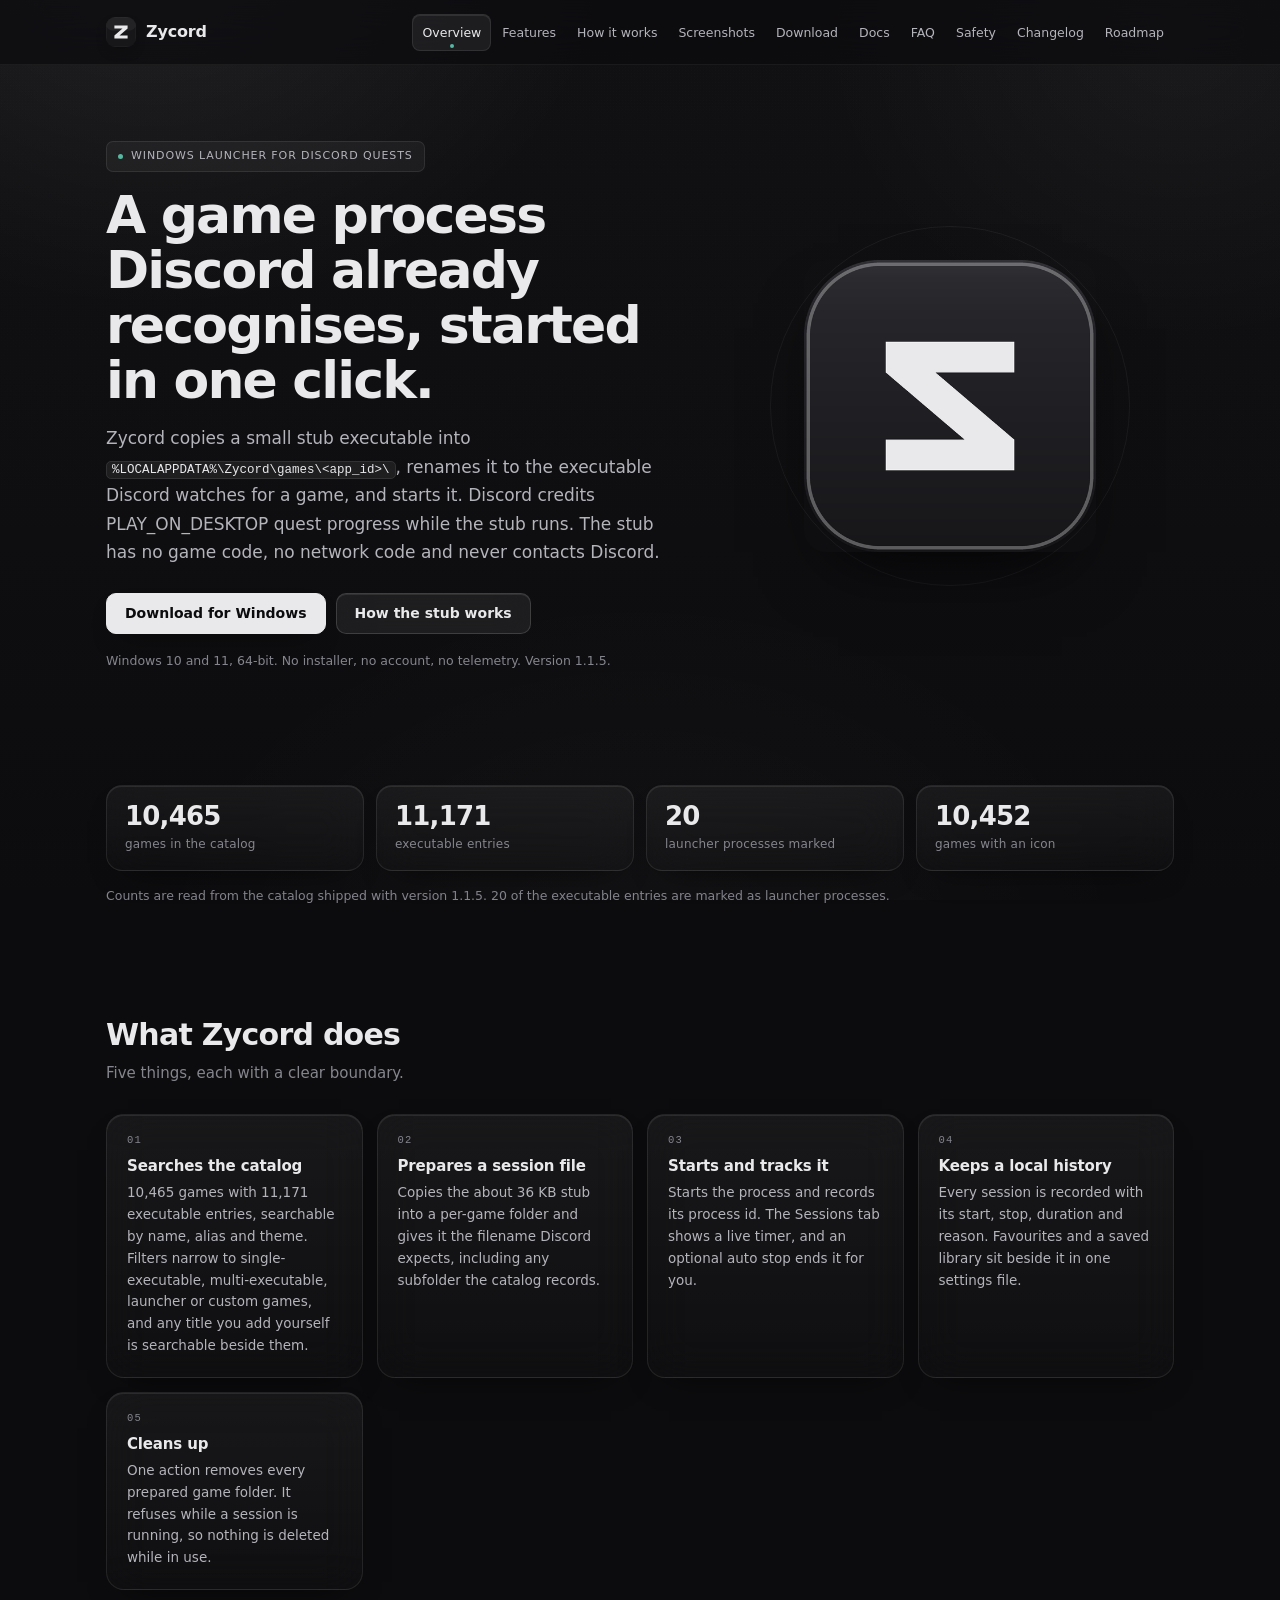
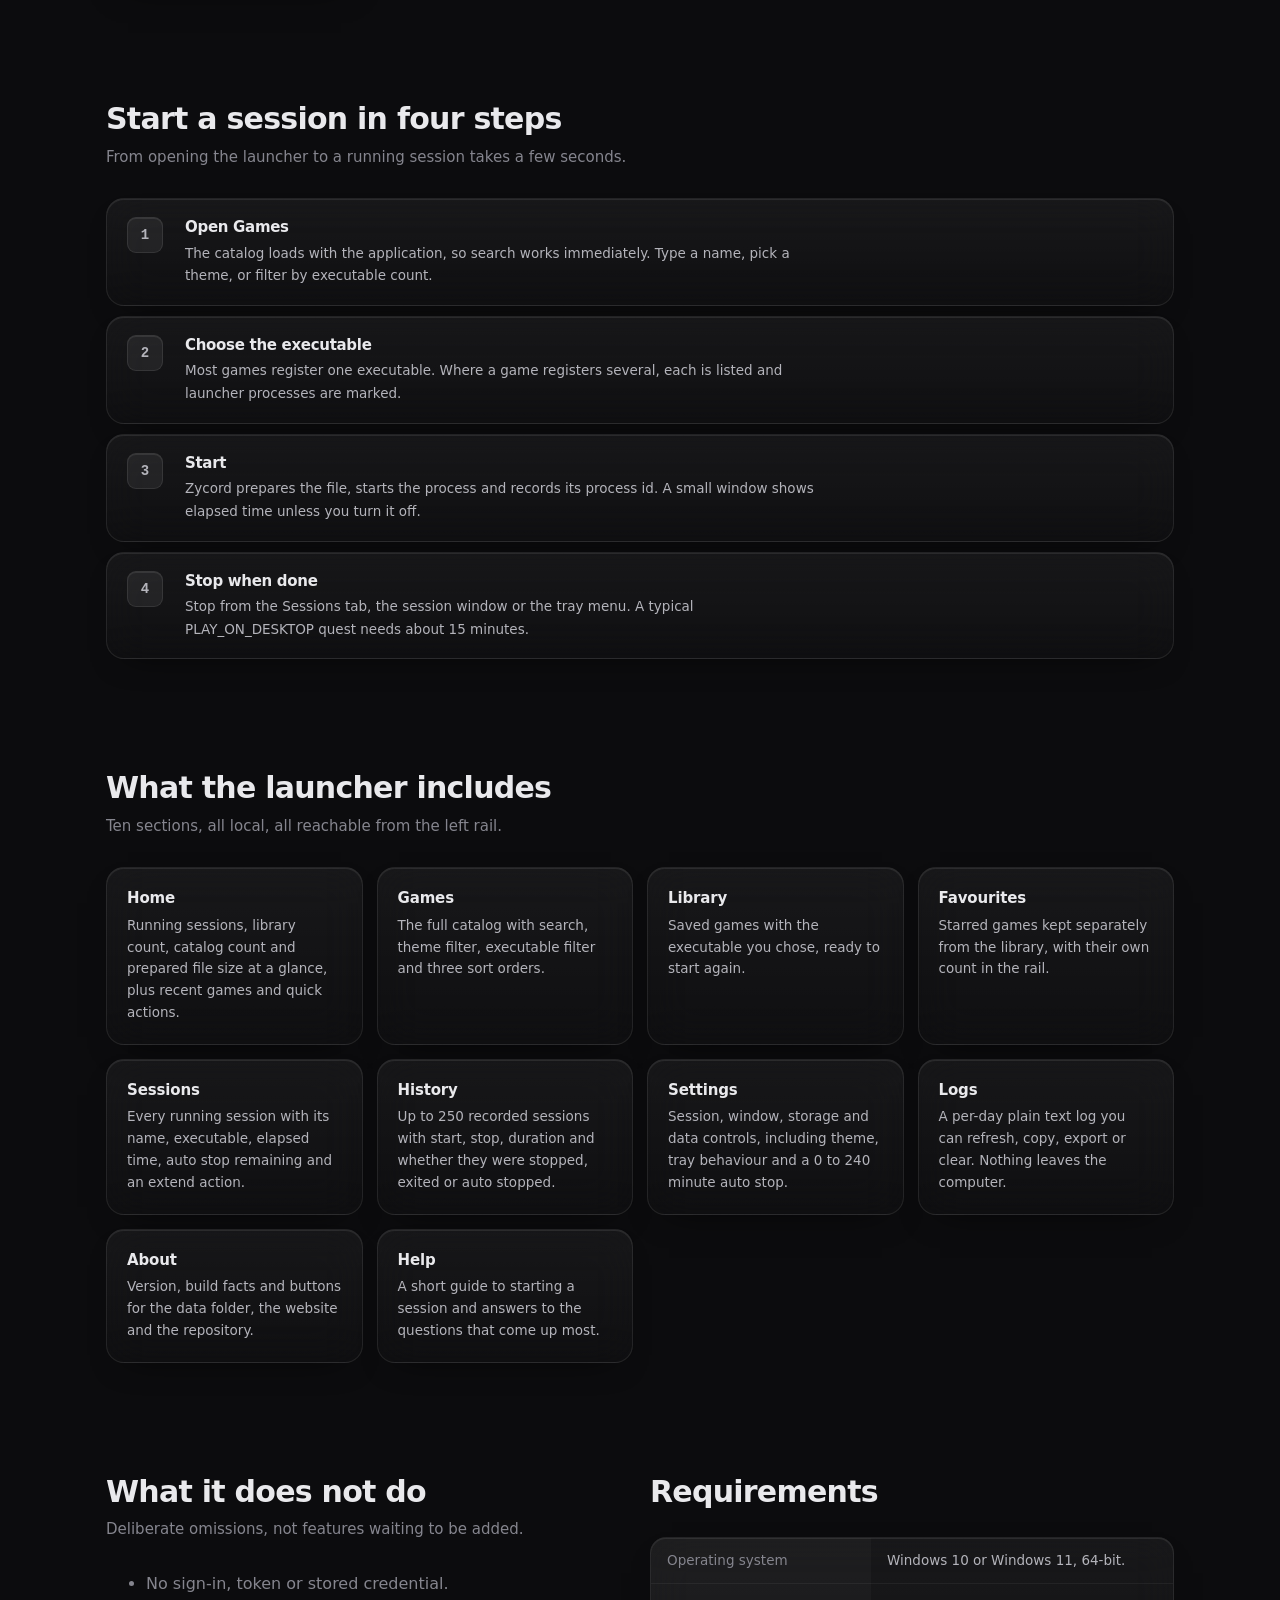
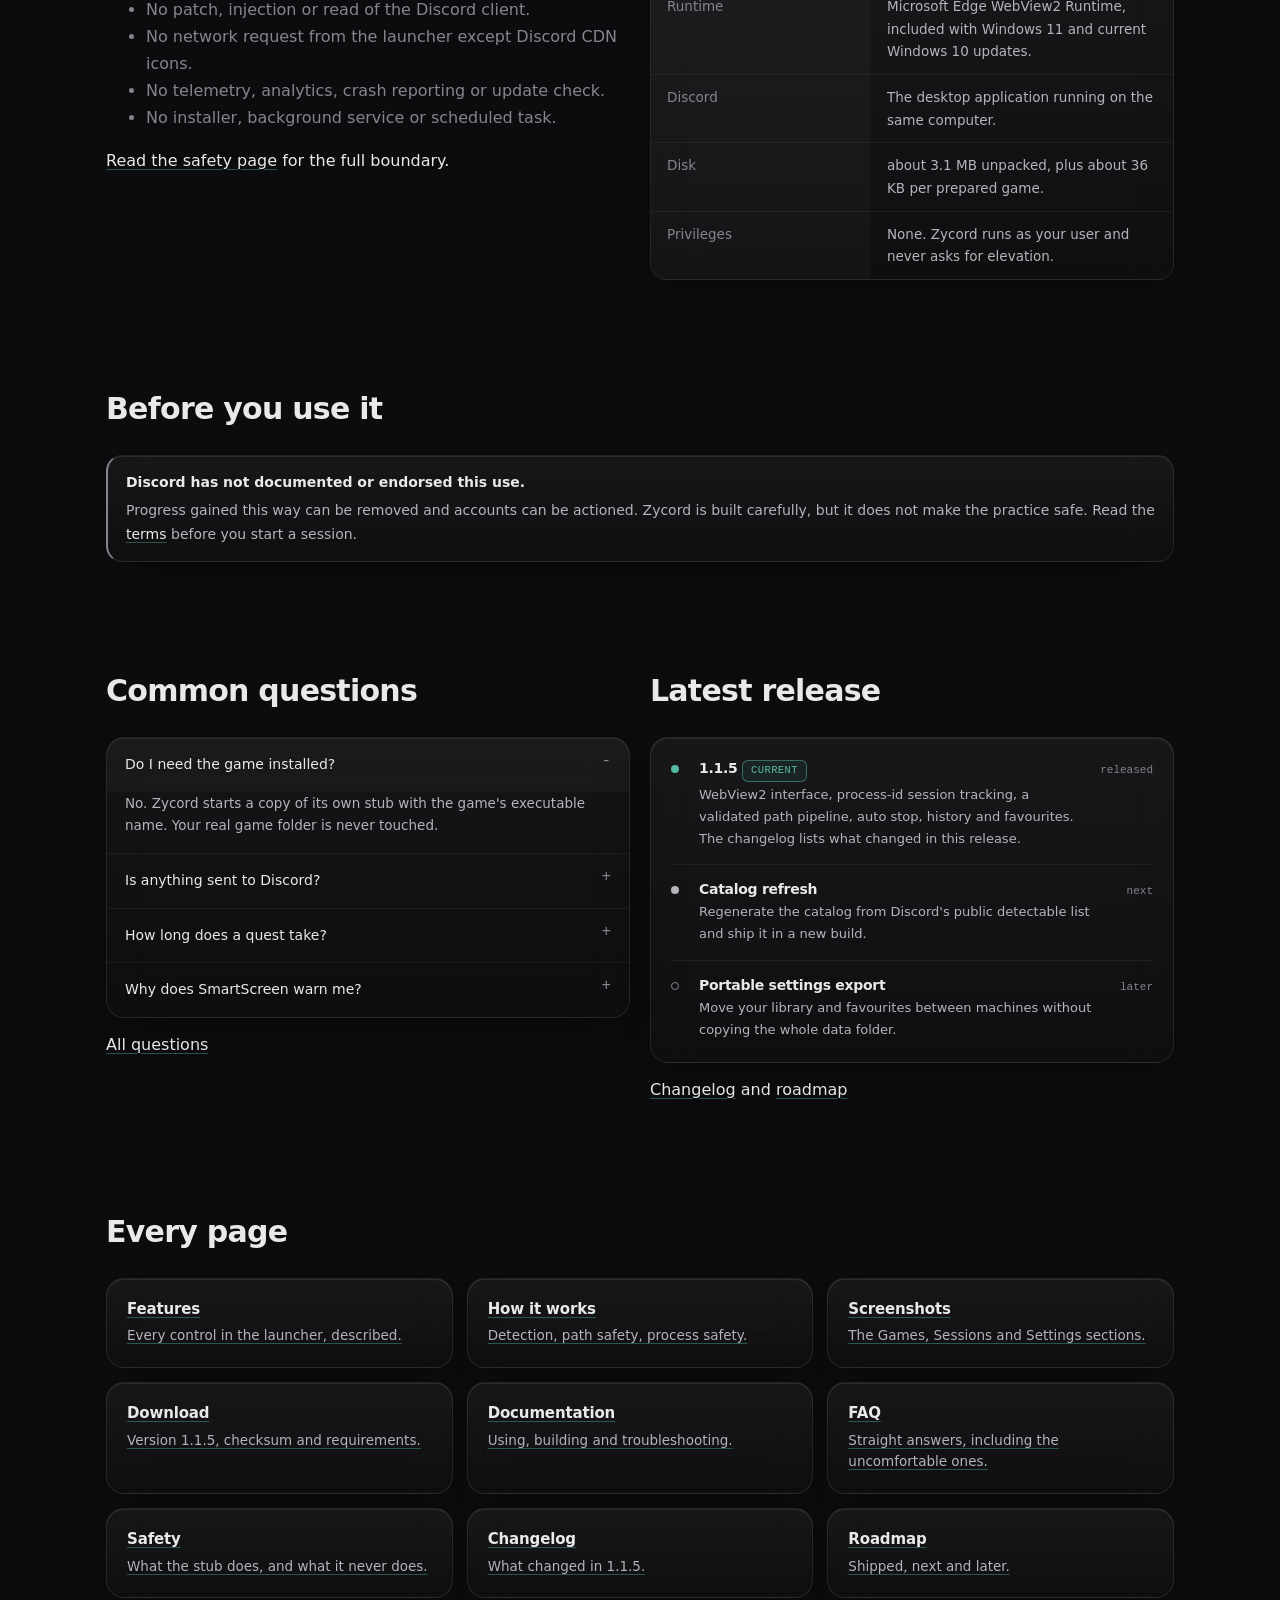
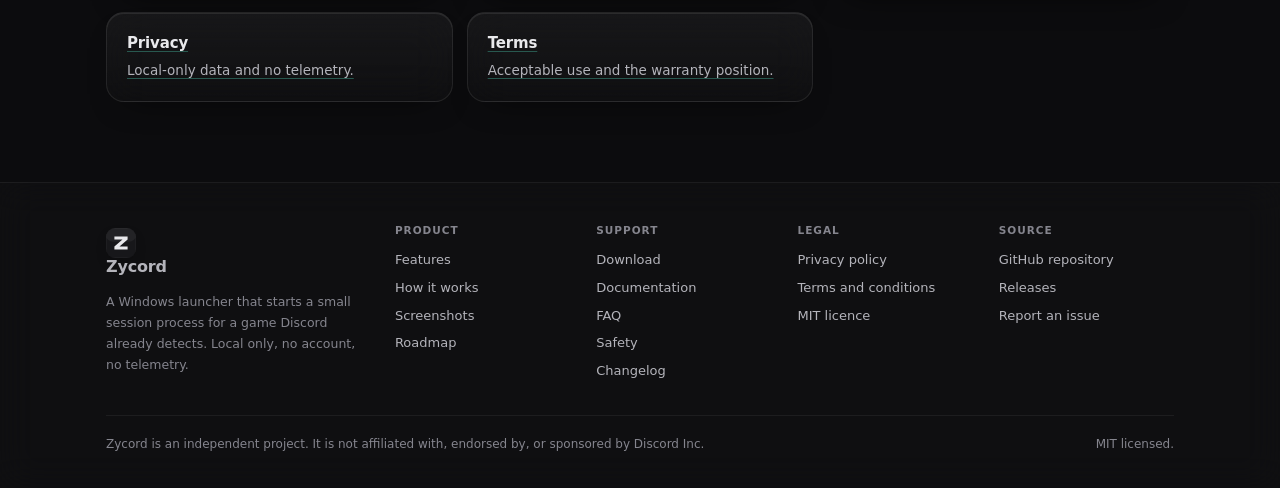
==== site/index.html @ 7ab670b9 "Release 1.1.5: download size stated once, version checks added The README download badge said 0.9 MB" ====
<!doctype html>
<html lang="en">
<head>
<meta charset="utf-8">
<meta name="viewport" content="width=device-width, initial-scale=1">
<title>Zycord | A Windows launcher for Discord quest progress</title>
<meta name="description" content="Zycord starts a small local stub under a game's executable name so Discord credits PLAY_ON_DESKTOP quests. 10,465 games, local only, no account, no telemetry.">
<link rel="canonical" href="https://izynu.github.io/zycord/">
<meta name="theme-color" content="#0c0c0e">
<meta name="color-scheme" content="dark">
<link rel="icon" href="favicon.ico" sizes="any">
<link rel="icon" href="assets/zycord.svg" type="image/svg+xml">
<link rel="apple-touch-icon" href="assets/mark-256.png">
<link rel="stylesheet" href="assets/site.css">
<meta property="og:type" content="website">
<meta property="og:site_name" content="Zycord">
<meta property="og:title" content="Zycord | A Windows launcher for Discord quest progress">
<meta property="og:description" content="Zycord starts a small local stub under a game's executable name so Discord credits PLAY_ON_DESKTOP quests. 10,465 games, local only, no account, no telemetry.">
<meta property="og:url" content="https://izynu.github.io/zycord/">
<meta property="og:image" content="https://izynu.github.io/zycord/assets/mark-512.png">
<meta name="twitter:card" content="summary">
<meta name="twitter:title" content="Zycord | A Windows launcher for Discord quest progress">
<meta name="twitter:description" content="Zycord starts a small local stub under a game's executable name so Discord credits PLAY_ON_DESKTOP quests. 10,465 games, local only, no account, no telemetry.">
</head>
<body>
<a class="skip" href="#main">Skip to content</a>

<header class="site-head">
  <div class="wrap">
    <a class="logo" href="index.html">
      <img src="assets/zycord.svg" alt="" width="30" height="30">
      <span class="logo-text">
        <span class="logo-name">Zycord</span>
      </span>
    </a>
    <button class="nav-toggle" id="nav-toggle" aria-expanded="false" aria-controls="site-nav">Menu</button>
    <nav class="site-nav" id="site-nav" aria-label="Main">
          <a href="index.html" class="is-active" aria-current="page">Overview</a>
          <a href="features.html">Features</a>
          <a href="how-it-works.html">How it works</a>
          <a href="screenshots.html">Screenshots</a>
          <a href="download.html">Download</a>
          <a href="docs.html">Docs</a>
          <a href="faq.html">FAQ</a>
          <a href="safety.html">Safety</a>
          <a href="changelog.html">Changelog</a>
          <a href="roadmap.html">Roadmap</a>
    </nav>
  </div>
</header>

<main id="main">

<section class="hero">
  <div class="wrap">
    <div>
      <p class="eyebrow">Windows launcher for Discord quests</p>
      <h1>A game process Discord already recognises, started in one click.</h1>
      <p class="hero-lede">
        Zycord copies a small stub executable into
        <code class="inline">%LOCALAPPDATA%\Zycord\games\&lt;app_id&gt;\</code>,
        renames it to the executable Discord watches for a game, and starts it.
        Discord credits PLAY_ON_DESKTOP quest progress while the stub runs. The
        stub has no game code, no network code and never contacts Discord.
      </p>
      <div class="hero-actions">
        <a class="btn btn-primary" href="download.html">Download for Windows</a>
        <a class="btn btn-secondary" href="how-it-works.html">How the stub works</a>
      </div>
      <p class="hero-note">Windows 10 and 11, 64-bit. No installer, no account, no telemetry. Version 1.1.5.</p>
    </div>
    <div class="hero-visual">
      <span class="hero-orbit" aria-hidden="true"></span>
      <img class="hero-mark" src="assets/mark-512.png" alt="The Zycord mark: a light Z on a dark rounded square" width="512" height="512">
    </div>
  </div>
</section>

<section class="section">
  <div class="wrap">

  <div class="stat-row">
    <div class="stat"><span class="stat-n">10,465</span><span class="stat-l">games in the catalog</span></div>
    <div class="stat"><span class="stat-n">11,171</span><span class="stat-l">executable entries</span></div>
    <div class="stat"><span class="stat-n">20</span><span class="stat-l">launcher processes marked</span></div>
    <div class="stat"><span class="stat-n">10,452</span><span class="stat-l">games with an icon</span></div>
  </div>
    <p class="muted" style="margin-top:14px;font-size:12.5px">
      Counts are read from the catalog shipped with version 1.1.5. 20 of the executable entries are marked as launcher processes.
    </p>
  </div>
</section>

<section class="section">
  <div class="wrap">
    <div class="section-head">
      <h2>What Zycord does</h2>
      <p>Five things, each with a clear boundary.</p>
    </div>
  <div class="grid">
    <div class="card">
      <span class="card-kicker">01</span>
      <h3>Searches the catalog</h3>
      <p>10,465 games with 11,171 executable entries, searchable by name, alias and theme. Filters narrow to single-executable, multi-executable, launcher or custom games, and any title you add yourself is searchable beside them.</p>
    </div>
    <div class="card">
      <span class="card-kicker">02</span>
      <h3>Prepares a session file</h3>
      <p>Copies the about 36 KB stub into a per-game folder and gives it the filename Discord expects, including any subfolder the catalog records.</p>
    </div>
    <div class="card">
      <span class="card-kicker">03</span>
      <h3>Starts and tracks it</h3>
      <p>Starts the process and records its process id. The Sessions tab shows a live timer, and an optional auto stop ends it for you.</p>
    </div>
    <div class="card">
      <span class="card-kicker">04</span>
      <h3>Keeps a local history</h3>
      <p>Every session is recorded with its start, stop, duration and reason. Favourites and a saved library sit beside it in one settings file.</p>
    </div>
    <div class="card">
      <span class="card-kicker">05</span>
      <h3>Cleans up</h3>
      <p>One action removes every prepared game folder. It refuses while a session is running, so nothing is deleted while in use.</p>
    </div>
  </div>
  </div>
</section>

<section class="section">
  <div class="wrap">
    <div class="section-head">
      <h2>Start a session in four steps</h2>
      <p>From opening the launcher to a running session takes a few seconds.</p>
    </div>
  <div class="steps">
    <div class="step">
      <div class="step-n">1</div>
      <div>
        <h3>Open Games</h3>
        <p>The catalog loads with the application, so search works immediately. Type a name, pick a theme, or filter by executable count.</p>
      </div>
    </div>
    <div class="step">
      <div class="step-n">2</div>
      <div>
        <h3>Choose the executable</h3>
        <p>Most games register one executable. Where a game registers several, each is listed and launcher processes are marked.</p>
      </div>
    </div>
    <div class="step">
      <div class="step-n">3</div>
      <div>
        <h3>Start</h3>
        <p>Zycord prepares the file, starts the process and records its process id. A small window shows elapsed time unless you turn it off.</p>
      </div>
    </div>
    <div class="step">
      <div class="step-n">4</div>
      <div>
        <h3>Stop when done</h3>
        <p>Stop from the Sessions tab, the session window or the tray menu. A typical PLAY_ON_DESKTOP quest needs about 15 minutes.</p>
      </div>
    </div>
  </div>
  </div>
</section>

<section class="section">
  <div class="wrap">
    <div class="section-head">
      <h2>What the launcher includes</h2>
      <p>Ten sections, all local, all reachable from the left rail.</p>
    </div>
  <div class="grid">
    <div class="card">
      <h3>Home</h3>
      <p>Running sessions, library count, catalog count and prepared file size at a glance, plus recent games and quick actions.</p>
    </div>
    <div class="card">
      <h3>Games</h3>
      <p>The full catalog with search, theme filter, executable filter and three sort orders.</p>
    </div>
    <div class="card">
      <h3>Library</h3>
      <p>Saved games with the executable you chose, ready to start again.</p>
    </div>
    <div class="card">
      <h3>Favourites</h3>
      <p>Starred games kept separately from the library, with their own count in the rail.</p>
    </div>
    <div class="card">
      <h3>Sessions</h3>
      <p>Every running session with its name, executable, elapsed time, auto stop remaining and an extend action.</p>
    </div>
    <div class="card">
      <h3>History</h3>
      <p>Up to 250 recorded sessions with start, stop, duration and whether they were stopped, exited or auto stopped.</p>
    </div>
    <div class="card">
      <h3>Settings</h3>
      <p>Session, window, storage and data controls, including theme, tray behaviour and a 0 to 240 minute auto stop.</p>
    </div>
    <div class="card">
      <h3>Logs</h3>
      <p>A per-day plain text log you can refresh, copy, export or clear. Nothing leaves the computer.</p>
    </div>
    <div class="card">
      <h3>About</h3>
      <p>Version, build facts and buttons for the data folder, the website and the repository.</p>
    </div>
    <div class="card">
      <h3>Help</h3>
      <p>A short guide to starting a session and answers to the questions that come up most.</p>
    </div>
  </div>
  </div>
</section>

<section class="section">
  <div class="wrap">
    <div class="split">
      <div>
        <div class="section-head">
          <h2>What it does not do</h2>
          <p>Deliberate omissions, not features waiting to be added.</p>
        </div>
        <ul class="muted">
          <li>No sign-in, token or stored credential.</li>
          <li>No patch, injection or read of the Discord client.</li>
          <li>No network request from the launcher except Discord CDN icons.</li>
          <li>No telemetry, analytics, crash reporting or update check.</li>
          <li>No installer, background service or scheduled task.</li>
        </ul>
        <p style="margin-top:14px"><a href="safety.html">Read the safety page</a> for the full boundary.</p>
      </div>
      <div>
        <div class="section-head">
          <h2>Requirements</h2>
        </div>
  <table class="spec">
      <tr><th>Operating system</th><td>Windows 10 or Windows 11, 64-bit.</td></tr>
      <tr><th>Runtime</th><td>Microsoft Edge WebView2 Runtime, included with Windows 11 and current Windows 10 updates.</td></tr>
      <tr><th>Discord</th><td>The desktop application running on the same computer.</td></tr>
      <tr><th>Disk</th><td>about 3.1 MB unpacked, plus about 36 KB per prepared game.</td></tr>
      <tr><th>Privileges</th><td>None. Zycord runs as your user and never asks for elevation.</td></tr>
  </table>
      </div>
    </div>
  </div>
</section>

<section class="section">
  <div class="wrap">
    <div class="section-head">
      <h2>Before you use it</h2>
    </div>
  <div class="notice notice-warn">
    <span class="notice-title">Discord has not documented or endorsed this use.</span>
    Progress gained this way can be removed and accounts can be actioned. Zycord is built carefully, but it does not make the practice safe. Read the <a href="terms.html">terms</a> before you start a session.
  </div>
  </div>
</section>

<section class="section">
  <div class="wrap">
    <div class="split">
      <div>
        <div class="section-head">
          <h2>Common questions</h2>
        </div>
        <div class="faq">
          <details open>
            <summary>Do I need the game installed?</summary>
            <div class="answer"><p>No. Zycord starts a copy of its own stub with the game's executable name. Your real game folder is never touched.</p></div>
          </details>
          <details>
            <summary>Is anything sent to Discord?</summary>
            <div class="answer"><p>No. The launcher starts a local process. Discord's own client does the detection, and the stub makes no network call.</p></div>
          </details>
          <details>
            <summary>How long does a quest take?</summary>
            <div class="answer"><p>A typical PLAY_ON_DESKTOP quest needs about 15 minutes of the game appearing to run. Leave the session running and Discord credits it.</p></div>
          </details>
          <details>
            <summary>Why does SmartScreen warn me?</summary>
            <div class="answer"><p>The executable is not signed with a code-signing certificate. Choose More info and then Run anyway, or build from source.</p></div>
          </details>
        </div>
        <p style="margin-top:14px"><a href="faq.html">All questions</a></p>
      </div>
      <div>
        <div class="section-head">
          <h2>Latest release</h2>
        </div>
        <div class="road">
          <div class="road-item">
            <span class="road-dot is-shipped" aria-hidden="true"></span>
            <div>
              <h3>1.1.5 <span class="badge badge-live">Current</span></h3>
              <p>WebView2 interface, process-id session tracking, a validated path pipeline, auto stop, history and favourites. The changelog lists what changed in this release.</p>
            </div>
            <span class="road-when">released</span>
          </div>
          <div class="road-item">
            <span class="road-dot is-next" aria-hidden="true"></span>
            <div>
              <h3>Catalog refresh</h3>
              <p>Regenerate the catalog from Discord's public detectable list and ship it in a new build.</p>
            </div>
            <span class="road-when">next</span>
          </div>
          <div class="road-item">
            <span class="road-dot is-later" aria-hidden="true"></span>
            <div>
              <h3>Portable settings export</h3>
              <p>Move your library and favourites between machines without copying the whole data folder.</p>
            </div>
            <span class="road-when">later</span>
          </div>
        </div>
        <p style="margin-top:14px"><a href="changelog.html">Changelog</a> and <a href="roadmap.html">roadmap</a></p>
      </div>
    </div>
  </div>
</section>

<section class="section">
  <div class="wrap">
    <div class="section-head">
      <h2>Every page</h2>
    </div>
    <div class="grid-3">
      <a class="card" href="features.html"><h3>Features</h3><p>Every control in the launcher, described.</p></a>
      <a class="card" href="how-it-works.html"><h3>How it works</h3><p>Detection, path safety, process safety.</p></a>
      <a class="card" href="screenshots.html"><h3>Screenshots</h3><p>The Games, Sessions and Settings sections.</p></a>
      <a class="card" href="download.html"><h3>Download</h3><p>Version 1.1.5, checksum and requirements.</p></a>
      <a class="card" href="docs.html"><h3>Documentation</h3><p>Using, building and troubleshooting.</p></a>
      <a class="card" href="faq.html"><h3>FAQ</h3><p>Straight answers, including the uncomfortable ones.</p></a>
      <a class="card" href="safety.html"><h3>Safety</h3><p>What the stub does, and what it never does.</p></a>
      <a class="card" href="changelog.html"><h3>Changelog</h3><p>What changed in 1.1.5.</p></a>
      <a class="card" href="roadmap.html"><h3>Roadmap</h3><p>Shipped, next and later.</p></a>
      <a class="card" href="privacy.html"><h3>Privacy</h3><p>Local-only data and no telemetry.</p></a>
      <a class="card" href="terms.html"><h3>Terms</h3><p>Acceptable use and the warranty position.</p></a>
    </div>
  </div>
</section>

</main>

<footer class="site-foot">
  <div class="wrap">
    <div class="foot-grid">
      <div class="foot-col foot-brand">
        <a class="logo" href="index.html">
          <img src="assets/zycord.svg" alt="" width="28" height="28">
          <span class="logo-text">
            <span class="logo-name">Zycord</span>
          </span>
        </a>
        <p>A Windows launcher that starts a small session process for a game Discord already detects. Local only, no account, no telemetry.</p>
      </div>
      <div class="foot-col">
        <h4>Product</h4>
        <a href="features.html">Features</a>
        <a href="how-it-works.html">How it works</a>
        <a href="screenshots.html">Screenshots</a>
        <a href="roadmap.html">Roadmap</a>
      </div>
      <div class="foot-col">
        <h4>Support</h4>
        <a href="download.html">Download</a>
        <a href="docs.html">Documentation</a>
        <a href="faq.html">FAQ</a>
        <a href="safety.html">Safety</a>
        <a href="changelog.html">Changelog</a>
      </div>
      <div class="foot-col">
        <h4>Legal</h4>
        <a href="privacy.html">Privacy policy</a>
        <a href="terms.html">Terms and conditions</a>
        <a href="https://github.com/iZynu/zycord/blob/HEAD/LICENSE" rel="noopener">MIT licence</a>
      </div>
      <div class="foot-col">
        <h4>Source</h4>
        <a href="https://github.com/iZynu/zycord" rel="noopener">GitHub repository</a>
        <a href="https://github.com/iZynu/zycord/releases" rel="noopener">Releases</a>
        <a href="https://github.com/iZynu/zycord/issues" rel="noopener">Report an issue</a>
      </div>
    </div>
    <div class="foot-legal">
      <span>Zycord is an independent project. It is not affiliated with, endorsed by, or sponsored by Discord Inc.</span>
      <span>MIT licensed.</span>
    </div>
  </div>
</footer>

<script src="assets/site.js"></script>
</body>
</html>
---- site/assets/site.css ----
/* Zycord website stylesheet.
   Graphite glass: neutral translucent panels, one-pixel light edges, an inner
   top highlight, and a blurred backdrop. A single muted teal is reserved for
   state and interaction. No purple, no gradients on text, no pill shapes. */

/* ------------------------------------------------------------------ tokens */
:root {
  color-scheme: dark;

  --ink:        #e9e9ec;
  --ink-2:      #b4b4bb;
  --ink-3:      #85858e;
  --bg:         #0c0c0e;
  --bg-2:       #111114;

  --glass:      rgba(255, 255, 255, .042);
  --glass-2:    rgba(255, 255, 255, .065);
  --glass-3:    rgba(255, 255, 255, .09);
  --edge:       rgba(255, 255, 255, .085);
  --edge-2:     rgba(255, 255, 255, .145);
  --edge-soft:  rgba(255, 255, 255, .055);

  --accent:     #3f9d8a;
  --accent-2:   #57b8a2;
  --accent-ink: #04120e;

  --r-btn:  10px;
  --r-sm:   12px;
  --r:      16px;
  --r-lg:   18px;
  --r-xl:   22px;

  --blur:   22px;
  --wrap:   1120px;
  --head:   64px;

  --shadow:    0 28px 64px -38px rgba(0, 0, 0, .95);
  --shadow-sm: 0 14px 34px -22px rgba(0, 0, 0, .85);
  --highlight: inset 0 1px 0 rgba(255, 255, 255, .085);

  --ease: cubic-bezier(.22, .68, .32, 1);
  --font: "Segoe UI Variable Text", "Segoe UI", system-ui, -apple-system, sans-serif;
  --font-display: "Segoe UI Variable Display", "Segoe UI Semibold", "Segoe UI", system-ui, sans-serif;
  --mono: "Cascadia Mono", "Consolas", "Courier New", ui-monospace, monospace;
}

* { box-sizing: border-box; }

[hidden] { display: none !important; }

html {
  scroll-behavior: smooth;
  scroll-padding-top: calc(var(--head) + 18px);
}

body {
  margin: 0;
  min-height: 100vh;
  background: var(--bg);
  color: var(--ink);
  font: 400 16px/1.68 var(--font);
  -webkit-font-smoothing: antialiased;
  text-rendering: optimizeLegibility;
  overflow-x: hidden;
}

/* A fixed graphite wash. Neutral only: no colour cast. */
body::before {
  content: "";
  position: fixed;
  inset: 0;
  z-index: -2;
  pointer-events: none;
  background:
    radial-gradient(58vw 46vw at 12% -6%, rgba(255, 255, 255, .07), transparent 62%),
    radial-gradient(44vw 38vw at 92% 4%, rgba(255, 255, 255, .04), transparent 64%),
    radial-gradient(60vw 46vw at 50% 108%, rgba(255, 255, 255, .028), transparent 66%),
    linear-gradient(180deg, var(--bg-2), var(--bg));
}

/* A very fine grain, drawn with CSS only. */
body::after {
  content: "";
  position: fixed;
  inset: 0;
  z-index: -1;
  pointer-events: none;
  opacity: .18;
  background-image: radial-gradient(rgba(255, 255, 255, .10) 1px, transparent 1px);
  background-size: 3px 3px;
  -webkit-mask-image: linear-gradient(180deg, rgba(0, 0, 0, .7), rgba(0, 0, 0, .15));
  mask-image: linear-gradient(180deg, rgba(0, 0, 0, .7), rgba(0, 0, 0, .15));
}

@media (prefers-reduced-motion: reduce) {
  html { scroll-behavior: auto; }
  *, *::before, *::after {
    animation-duration: .001ms !important;
    animation-iteration-count: 1 !important;
    transition-duration: .001ms !important;
  }
}

/* -------------------------------------------------------------- primitives */
.wrap {
  width: 100%;
  max-width: var(--wrap);
  margin: 0 auto;
  padding: 0 26px;
}

a {
  color: var(--ink);
  text-decoration: underline;
  text-decoration-color: rgba(63, 157, 138, .5);
  text-decoration-thickness: 1px;
  text-underline-offset: 3px;
  transition: color 160ms var(--ease), text-decoration-color 160ms var(--ease);
}
a:hover {
  color: var(--accent-2);
  text-decoration-color: var(--accent-2);
}

img { max-width: 100%; display: block; }

h1, h2, h3, h4 {
  color: var(--ink);
  font-family: var(--font-display);
  font-weight: 600;
  letter-spacing: -.02em;
}

p { margin: 0 0 14px; }
p:last-child { margin-bottom: 0; }

.mono { font-family: var(--mono); }
.muted { color: var(--ink-3); }
.lead { color: var(--ink-2); font-size: 17px; }

hr {
  border: 0;
  border-top: 1px solid var(--edge-soft);
  margin: 30px 0;
}

.skip {
  position: absolute;
  left: 16px;
  top: -200px;
  z-index: 200;
}
.skip:focus {
  left: 16px;
  top: 16px;
  padding: 10px 16px;
  border-radius: var(--r-btn);
  background: var(--ink);
  color: var(--bg);
  font-weight: 600;
  text-decoration: none;
}

:focus-visible {
  outline: 2px solid var(--accent-2);
  outline-offset: 3px;
  border-radius: 4px;
}

/* One recipe for every glass surface. */
.glass,
.card,
.step,
.spec,
.notice,
pre.code,
.stat,
.shot,
.road,
.doc,
.cta,
.panel {
  background:
    linear-gradient(180deg, rgba(255, 255, 255, .05), rgba(255, 255, 255, .016));
  border: 1px solid var(--edge);
  box-shadow: var(--highlight), var(--shadow-sm);
  -webkit-backdrop-filter: blur(var(--blur)) saturate(115%);
  backdrop-filter: blur(var(--blur)) saturate(115%);
}

/* ------------------------------------------------------------------ header */
.site-head {
  position: sticky;
  top: 0;
  z-index: 40;
  background: rgba(12, 12, 14, .72);
  border-bottom: 1px solid var(--edge-soft);
  -webkit-backdrop-filter: blur(20px) saturate(120%);
  backdrop-filter: blur(20px) saturate(120%);
}

.site-head .wrap {
  display: flex;
  align-items: center;
  gap: 14px;
  min-height: var(--head);
}

.logo {
  display: inline-flex;
  align-items: center;
  gap: 10px;
  flex: none;
  color: var(--ink);
  text-decoration: none;
}
.logo:hover { color: var(--ink); }
.logo img {
  width: 30px;
  height: 30px;
  border-radius: 9px;
  box-shadow: 0 6px 16px -9px rgba(0, 0, 0, .9);
}
.logo-text {
  display: flex;
  flex-direction: column;
  line-height: 1.1;
}
.logo-name {
  font: 600 16px/1.1 var(--font-display);
  letter-spacing: -.2px;
}
.logo-by {
  color: var(--ink-3);
  font-size: 10px;
  letter-spacing: .9px;
  text-transform: uppercase;
}

.site-nav {
  display: flex;
  align-items: center;
  gap: 1px;
  margin-left: auto;
}

.site-nav a {
  position: relative;
  padding: 7px 9px;
  border: 1px solid transparent;
  border-radius: 8px;
  color: var(--ink-2);
  font-size: 12.5px;
  text-decoration: none;
  white-space: nowrap;
  transition: background 160ms var(--ease), color 160ms var(--ease),
              border-color 160ms var(--ease);
}
.site-nav a:hover {
  color: var(--ink);
  background: var(--glass);
  border-color: var(--edge-soft);
}
.site-nav a.is-active {
  color: var(--ink);
  background: var(--glass-2);
  border-color: var(--edge);
  box-shadow: var(--highlight);
}
.site-nav a.is-active::after {
  content: "";
  position: absolute;
  left: 50%;
  bottom: 2px;
  width: 4px;
  height: 4px;
  margin-left: -2px;
  border-radius: 50%;
  background: var(--accent-2);
}

.nav-toggle {
  display: none;
  margin-left: auto;
  padding: 8px 13px;
  border: 1px solid var(--edge-2);
  border-radius: var(--r-btn);
  background: var(--glass-2);
  color: var(--ink-2);
  font: 500 13px/1 var(--font);
  cursor: pointer;
}
.nav-toggle:hover { color: var(--ink); background: var(--glass-3); }

/* -------------------------------------------------------------------- hero */
.hero { padding: 76px 0 58px; }

.hero .wrap {
  display: grid;
  grid-template-columns: 1.12fr .88fr;
  gap: 48px;
  align-items: center;
}

.eyebrow {
  display: inline-flex;
  align-items: center;
  gap: 8px;
  margin: 0 0 16px;
  padding: 5px 11px;
  border: 1px solid var(--edge);
  border-radius: 7px;
  background: var(--glass);
  color: var(--ink-2);
  font-size: 11px;
  letter-spacing: .9px;
  text-transform: uppercase;
}
.eyebrow::before {
  content: "";
  width: 5px;
  height: 5px;
  border-radius: 50%;
  background: var(--accent-2);
}

.hero h1 {
  margin: 0 0 16px;
  font: 600 clamp(34px, 4.4vw, 52px)/1.06 var(--font-display);
  letter-spacing: -.035em;
  color: var(--ink);
}

.hero-lede {
  margin: 0 0 26px;
  max-width: 58ch;
  color: var(--ink-2);
  font-size: 17px;
}

.hero-actions {
  display: flex;
  flex-wrap: wrap;
  gap: 10px;
  align-items: center;
}

.hero-note {
  margin: 16px 0 0;
  color: var(--ink-3);
  font-size: 12.5px;
}

.hero-visual {
  position: relative;
  display: grid;
  place-items: center;
  min-height: 320px;
}

.hero-mark {
  position: relative;
  z-index: 1;
  width: min(100%, 292px);
  height: auto;
  border-radius: 22px;
  box-shadow: 0 34px 70px -34px rgba(0, 0, 0, .95);
}

.hero-orbit {
  position: absolute;
  width: min(100%, 360px);
  aspect-ratio: 1;
  border-radius: 50%;
  border: 1px solid var(--edge-soft);
  pointer-events: none;
}
.hero-orbit::before,
.hero-orbit::after {
  content: "";
  position: absolute;
  border-radius: 50%;
  border: 1px solid var(--edge-soft);
}
.hero-orbit::before { inset: 10%; }
.hero-orbit::after { inset: 21%; border-color: rgba(255, 255, 255, .04); }

/* ---------------------------------------------------------------- buttons */
.btn {
  display: inline-flex;
  align-items: center;
  justify-content: center;
  gap: 8px;
  padding: 11px 18px;
  border: 1px solid transparent;
  border-radius: var(--r-btn);
  font: 550 14px/1.2 var(--font);
  text-decoration: none;
  cursor: pointer;
  transition: background 160ms var(--ease), border-color 160ms var(--ease),
              color 160ms var(--ease), transform 160ms var(--ease);
}
.btn:hover { text-decoration: none; transform: translateY(-1px); }
.btn:active { transform: translateY(0); }

.btn-primary {
  background: var(--ink);
  border-color: var(--ink);
  color: var(--bg);
  font-weight: 650;
  box-shadow: 0 12px 28px -16px rgba(0, 0, 0, .95), var(--highlight);
}
.btn-primary:hover { background: #ffffff; border-color: #ffffff; color: var(--bg); }

.btn-secondary {
  background: var(--glass-2);
  border-color: var(--edge-2);
  color: var(--ink);
  box-shadow: var(--highlight);
  -webkit-backdrop-filter: blur(14px);
  backdrop-filter: blur(14px);
}
.btn-secondary:hover { background: var(--glass-3); border-color: rgba(255, 255, 255, .24); color: var(--ink); }

.btn-ghost {
  background: transparent;
  border-color: transparent;
  color: var(--ink-2);
}
.btn-ghost:hover { background: var(--glass); border-color: var(--edge-soft); color: var(--ink); }

.btn-small { padding: 8px 13px; font-size: 13px; }

.btn[aria-disabled="true"],
.btn:disabled {
  opacity: .45;
  pointer-events: none;
}

/* ---------------------------------------------------------------- sections */
.section { padding: 56px 0; }
.section-tight { padding: 34px 0; }

.page-head { padding: 54px 0 10px; }
.page-head h1 {
  margin: 0 0 10px;
  font: 600 clamp(30px, 3.6vw, 42px)/1.1 var(--font-display);
  letter-spacing: -.035em;
}
.page-head .lead { max-width: 68ch; }

.section-head {
  max-width: 72ch;
  margin-bottom: 28px;
}
.section-head h2 {
  margin: 0 0 8px;
  font: 600 clamp(23px, 2.5vw, 30px)/1.16 var(--font-display);
  letter-spacing: -.025em;
}
.section-head p {
  margin: 0;
  color: var(--ink-3);
  font-size: 15px;
}

.grid {
  display: grid;
  grid-template-columns: repeat(auto-fit, minmax(250px, 1fr));
  gap: 14px;
}
.grid-2 { display: grid; grid-template-columns: repeat(2, minmax(0, 1fr)); gap: 16px; }
.grid-3 { display: grid; grid-template-columns: repeat(3, minmax(0, 1fr)); gap: 14px; }

.card {
  border-radius: var(--r-lg);
  padding: 20px;
  transition: border-color 180ms var(--ease), transform 180ms var(--ease);
}
.card:hover { border-color: var(--edge-2); transform: translateY(-2px); }
.card h3 {
  margin: 0 0 6px;
  font: 600 15px/1.35 var(--font-display);
  letter-spacing: -.01em;
}
.card p {
  margin: 0;
  color: var(--ink-2);
  font-size: 13.5px;
  line-height: 1.62;
}
.card-kicker {
  display: block;
  margin-bottom: 10px;
  color: var(--ink-3);
  font: 500 10.5px/1 var(--mono);
  letter-spacing: 1.3px;
  text-transform: uppercase;
}

/* ------------------------------------------------------------------- stats */
.stat-row {
  display: grid;
  grid-template-columns: repeat(auto-fit, minmax(150px, 1fr));
  gap: 12px;
}
.stat { border-radius: var(--r); padding: 16px 18px; }
.stat-n {
  display: block;
  color: var(--ink);
  font: 600 26px/1.1 var(--font-display);
  letter-spacing: -.03em;
  font-variant-numeric: tabular-nums;
}
.stat-l {
  display: block;
  margin-top: 4px;
  color: var(--ink-3);
  font-size: 12px;
  letter-spacing: .2px;
}

/* ------------------------------------------------------------------- steps */
.steps { display: grid; gap: 10px; }

.step {
  display: grid;
  grid-template-columns: 42px 1fr;
  gap: 16px;
  align-items: start;
  border-radius: var(--r-lg);
  padding: 18px 20px;
}
.step-n {
  display: grid;
  place-items: center;
  width: 36px;
  height: 36px;
  border: 1px solid var(--edge);
  border-radius: 9px;
  background: var(--glass-2);
  color: var(--ink-2);
  font: 600 14px/1 var(--mono);
  box-shadow: var(--highlight);
}
.step h3 {
  margin: 1px 0 4px;
  font: 600 15px/1.3 var(--font-display);
}
.step p {
  margin: 0;
  max-width: 74ch;
  color: var(--ink-2);
  font-size: 13.5px;
}

/* ------------------------------------------------------------- screenshots */
.shots {
  display: grid;
  grid-template-columns: repeat(auto-fit, minmax(300px, 1fr));
  gap: 16px;
}
.shot {
  margin: 0;
  border-radius: var(--r-lg);
  overflow: hidden;
}
.shot img {
  width: 100%;
  height: auto;
  background: #08080a;
  border-top: 1px solid var(--edge-soft);
}
.shot figcaption {
  padding: 11px 15px;
  border-top: 1px solid var(--edge-soft);
  color: var(--ink-3);
  font-size: 12.5px;
}
.shot-wide { grid-column: 1 / -1; }

.shot-bar {
  display: flex;
  align-items: center;
  gap: 6px;
  padding: 10px 14px;
}
.shot-bar i {
  width: 8px;
  height: 8px;
  border-radius: 50%;
  background: rgba(255, 255, 255, .16);
}
.shot-bar span {
  margin-left: auto;
  color: var(--ink-3);
  font: 500 11px/1 var(--mono);
}

/* ------------------------------------------------------------------- split */
.split {
  display: grid;
  grid-template-columns: repeat(2, minmax(0, 1fr));
  gap: 20px;
  align-items: start;
}

/* ----------------------------------------------------------------- roadmap */
.road { border-radius: var(--r-lg); padding: 6px 20px; }

.road-item {
  display: grid;
  grid-template-columns: 14px 1fr auto;
  gap: 14px;
  align-items: baseline;
  padding: 15px 0;
  border-bottom: 1px solid var(--edge-soft);
}
.road-item:last-child { border-bottom: 0; }

.road-dot {
  width: 8px;
  height: 8px;
  margin-top: 6px;
  border-radius: 50%;
  background: var(--ink-3);
}
.road-dot.is-shipped { background: var(--accent-2); }
.road-dot.is-next { background: var(--ink-2); }
.road-dot.is-later { background: transparent; border: 1px solid var(--ink-3); }

.road-item h3 {
  margin: 0 0 2px;
  font: 600 14px/1.35 var(--font-display);
}
.road-item p {
  margin: 0;
  color: var(--ink-2);
  font-size: 13px;
}
.road-when {
  color: var(--ink-3);
  font: 500 11px/1 var(--mono);
  white-space: nowrap;
}

/* ------------------------------------------------------------------ notice */
.notice {
  border-left: 2px solid var(--accent);
  border-radius: var(--r);
  padding: 15px 18px;
  color: var(--ink-2);
  font-size: 14px;
}
.notice strong { color: var(--ink); font-weight: 600; }
.notice a { color: var(--ink); }
.notice a:hover { color: var(--accent-2); }
.notice-warn { border-left-color: var(--ink-3); }
.notice-title {
  display: block;
  margin-bottom: 5px;
  color: var(--ink);
  font-weight: 600;
}

/* -------------------------------------------------------------------- code */
pre.code {
  margin: 0;
  padding: 15px 17px;
  border-radius: var(--r-sm);
  overflow-x: auto;
  color: var(--ink-2);
  font: 400 12.5px/1.65 var(--mono);
  background: rgba(0, 0, 0, .38);
}
pre.code code { font: inherit; }

code.inline {
  padding: 1px 5px;
  border: 1px solid var(--edge);
  border-radius: 5px;
  background: var(--glass-2);
  color: var(--ink);
  font: 400 12.5px/1.45 var(--mono);
  overflow-wrap: anywhere;
}

/* ------------------------------------------------------------------- table */
.spec {
  width: 100%;
  border-collapse: separate;
  border-spacing: 0;
  border-radius: var(--r);
  overflow: hidden;
  font-size: 13.5px;
}
.spec th,
.spec td {
  padding: 11px 16px;
  border-bottom: 1px solid var(--edge-soft);
  text-align: left;
  vertical-align: top;
}
.spec tr:last-child th,
.spec tr:last-child td { border-bottom: 0; }
.spec th {
  width: 220px;
  color: var(--ink-3);
  font-weight: 500;
  background: rgba(255, 255, 255, .022);
}
.spec td { color: var(--ink-2); }
.spec td code.inline { white-space: nowrap; }

/* --------------------------------------------------------------------- faq */
.faq {
  border: 1px solid var(--edge);
  border-radius: var(--r-lg);
  overflow: hidden;
  background:
    linear-gradient(180deg, rgba(255, 255, 255, .04), rgba(255, 255, 255, .012));
  box-shadow: var(--highlight), var(--shadow-sm);
  -webkit-backdrop-filter: blur(var(--blur));
  backdrop-filter: blur(var(--blur));
}
.faq details { border-bottom: 1px solid var(--edge-soft); }
.faq details:last-child { border-bottom: 0; }

.faq summary {
  display: flex;
  justify-content: space-between;
  gap: 16px;
  padding: 15px 18px;
  color: var(--ink);
  font-size: 14px;
  font-weight: 500;
  list-style: none;
  cursor: pointer;
}
.faq summary::-webkit-details-marker { display: none; }
.faq summary::after {
  content: "+";
  color: var(--ink-3);
  font: 400 16px/1 var(--mono);
}
.faq details[open] summary::after { content: "-"; }
.faq details[open] summary { background: rgba(255, 255, 255, .022); }

.faq .answer {
  max-width: 82ch;
  padding: 0 18px 16px;
  color: var(--ink-2);
  font-size: 13.5px;
}
.faq .answer p { margin: 0 0 9px; }
.faq .answer p:last-child { margin-bottom: 0; }

/* --------------------------------------------------------------------- cta */
.cta {
  position: relative;
  overflow: hidden;
  border-radius: var(--r-xl);
  border-color: var(--edge-2);
  padding: 38px 34px;
  text-align: center;
}
.cta h2 {
  margin: 0 0 8px;
  font: 600 clamp(23px, 2.8vw, 32px)/1.14 var(--font-display);
  letter-spacing: -.03em;
}
.cta p {
  max-width: 58ch;
  margin: 0 auto 22px;
  color: var(--ink-2);
}
.cta .hero-actions { justify-content: center; }

/* -------------------------------------------------------------------- doc */
.doc {
  max-width: 80ch;
  margin: 40px auto 64px;
  border-radius: var(--r-xl);
  padding: 38px 40px 46px;
}
.doc h1 {
  margin: 0 0 5px;
  font: 600 clamp(27px, 3.2vw, 36px)/1.14 var(--font-display);
  letter-spacing: -.035em;
}
.doc .updated {
  margin: 0 0 28px;
  color: var(--ink-3);
  font-size: 12.5px;
}
.doc h2 {
  margin: 34px 0 9px;
  font: 600 19px/1.3 var(--font-display);
  letter-spacing: -.02em;
}
.doc h3 {
  margin: 24px 0 6px;
  font: 600 15px/1.35 var(--font-display);
}
.doc p,
.doc li {
  color: var(--ink-2);
  font-size: 14.5px;
  line-height: 1.72;
}
.doc ul,
.doc ol { margin: 0 0 14px; padding-left: 20px; }
.doc ul { list-style: none; padding-left: 0; }
.doc ul li {
  position: relative;
  margin-bottom: 6px;
  padding-left: 17px;
}
.doc ul li::before {
  content: "";
  position: absolute;
  left: 2px;
  top: .7em;
  width: 5px;
  height: 5px;
  border-radius: 50%;
  background: var(--ink-3);
}
.doc ol { list-style: decimal; }
.doc ol li { margin-bottom: 6px; padding-left: 3px; }
.doc ol li::marker { color: var(--ink-3); font-family: var(--mono); font-size: 12px; }
.doc .spec,
.doc pre.code,
.doc .notice,
.doc .faq { margin: 14px 0; }
.doc > :first-child { margin-top: 0; }

/* ----------------------------------------------------------------- footer */
.site-foot {
  margin-top: 24px;
  padding: 42px 0 34px;
  border-top: 1px solid var(--edge-soft);
  background: rgba(255, 255, 255, .014);
  -webkit-backdrop-filter: blur(18px);
  backdrop-filter: blur(18px);
}

.foot-grid {
  display: grid;
  grid-template-columns: 1.5fr repeat(4, 1fr);
  gap: 26px;
}
.foot-col h4 {
  margin: 0 0 10px;
  color: var(--ink-3);
  font: 600 10.5px/1 var(--font);
  letter-spacing: 1px;
  text-transform: uppercase;
}
.foot-col a {
  display: block;
  padding: 3px 0;
  color: var(--ink-2);
  font-size: 13px;
  text-decoration: none;
}
.foot-col a:hover { color: var(--ink); }
.foot-brand p {
  max-width: 34ch;
  margin: 12px 0 0;
  color: var(--ink-3);
  font-size: 12.5px;
}

.foot-legal {
  display: flex;
  flex-wrap: wrap;
  justify-content: space-between;
  gap: 12px;
  margin-top: 30px;
  padding-top: 18px;
  border-top: 1px solid var(--edge-soft);
  color: var(--ink-3);
  font-size: 12px;
}

/* -------------------------------------------------------------------- misc */
.badge {
  display: inline-block;
  padding: 2px 8px;
  border: 1px solid var(--edge-2);
  border-radius: 6px;
  color: var(--ink-2);
  font: 500 10.5px/1.5 var(--mono);
  letter-spacing: .4px;
  text-transform: uppercase;
}
.badge-live {
  border-color: rgba(87, 184, 162, .5);
  background: rgba(63, 157, 138, .1);
  color: var(--accent-2);
}

.kbd {
  display: inline-block;
  padding: 1px 6px;
  border: 1px solid var(--edge-2);
  border-bottom-width: 2px;
  border-radius: 5px;
  background: var(--glass-2);
  color: var(--ink);
  font: 500 11.5px/1.5 var(--mono);
}

.toc {
  display: flex;
  flex-wrap: wrap;
  gap: 7px;
  margin: 18px 0 6px;
}
.toc a {
  padding: 6px 10px;
  border: 1px solid var(--edge);
  border-radius: 7px;
  background: var(--glass);
  color: var(--ink-2);
  font-size: 12px;
  text-decoration: none;
}
.toc a:hover { color: var(--ink); border-color: var(--edge-2); background: var(--glass-2); }

.actions { display: flex; flex-wrap: wrap; gap: 9px; align-items: center; }

.error-page { text-align: center; }
.error-code {
  display: block;
  margin: 0 0 8px;
  color: var(--ink);
  font: 600 clamp(64px, 12vw, 120px)/1 var(--font-display);
  letter-spacing: -.06em;
}

/* A restrained fade on entry, using scroll-driven animation where supported.
   Unsupported browsers simply see the final state. */
@keyframes reveal {
  from { opacity: .001; transform: translateY(8px); }
  to   { opacity: 1; transform: none; }
}
@media (prefers-reduced-motion: no-preference) {
  @supports (animation-timeline: view()) {
    .reveal {
      animation: reveal linear both;
      animation-timeline: view();
      animation-range: entry 0% entry 28%;
    }
  }
}

/* --------------------------------------------------------------- responsive */
@media (max-width: 900px) {
  .site-head .wrap { flex-wrap: nowrap; }
  .site-nav {
    display: none;
    position: absolute;
    top: var(--head);
    left: 0;
    right: 0;
    flex-direction: column;
    align-items: stretch;
    gap: 2px;
    padding: 10px 20px 16px;
    background: rgba(12, 12, 14, .97);
    border-bottom: 1px solid var(--edge);
    box-shadow: var(--shadow);
    -webkit-backdrop-filter: blur(22px);
    backdrop-filter: blur(22px);
  }
  .site-nav.is-open { display: flex; }
  .site-nav a {
    width: 100%;
    padding: 10px 12px;
    border-radius: 8px;
    font-size: 13.5px;
  }
  .site-nav a.is-active::after { display: none; }
  .nav-toggle { display: inline-flex; }

  .hero { padding: 54px 0 44px; }
  .hero .wrap { grid-template-columns: 1fr; gap: 34px; }
  .hero-visual { order: -1; min-height: 240px; }
  .hero-mark { width: min(56%, 210px); }
  .hero-orbit { width: min(72%, 280px); }

  .section { padding: 44px 0; }
  .grid-2,
  .grid-3,
  .split { grid-template-columns: 1fr; }
  .foot-grid { grid-template-columns: 1fr 1fr 1fr; }
  .foot-brand { grid-column: 1 / -1; }
  .doc { padding: 30px 26px 36px; margin: 28px auto 48px; }
}

@media (max-width: 640px) {
  .wrap { padding: 0 18px; }

  .hero { padding: 40px 0 34px; }
  .hero h1 { letter-spacing: -.03em; }
  .hero-lede { font-size: 16px; }
  .hero-actions .btn { width: 100%; }
  .hero-visual { min-height: 200px; }

  .section { padding: 36px 0; }
  .section-head { margin-bottom: 22px; }

  .card { padding: 17px; }
  .step { grid-template-columns: 34px 1fr; gap: 12px; padding: 15px; }
  .step-n { width: 30px; height: 30px; font-size: 12.5px; }

  .cta { padding: 28px 20px; }
  .doc { padding: 24px 18px 30px; margin: 18px auto 38px; }
  .doc h2 { margin-top: 28px; }

  .spec,
  .spec tbody,
  .spec tr,
  .spec th,
  .spec td { display: block; width: auto; }
  .spec tr { border-bottom: 1px solid var(--edge-soft); }
  .spec tr:last-child { border-bottom: 0; }
  .spec th {
    padding: 10px 14px 2px;
    border-bottom: 0;
    background: transparent;
  }
  .spec td { padding: 0 14px 11px; }
  .spec td code.inline { white-space: normal; }

  .road { padding: 4px 15px; }
  .road-item { grid-template-columns: 12px 1fr; }
  .road-when { grid-column: 2; margin-top: 3px; }

  .foot-grid { grid-template-columns: 1fr 1fr; gap: 20px; }
  .foot-brand { grid-column: 1 / -1; }
  .foot-legal { flex-direction: column; }
}
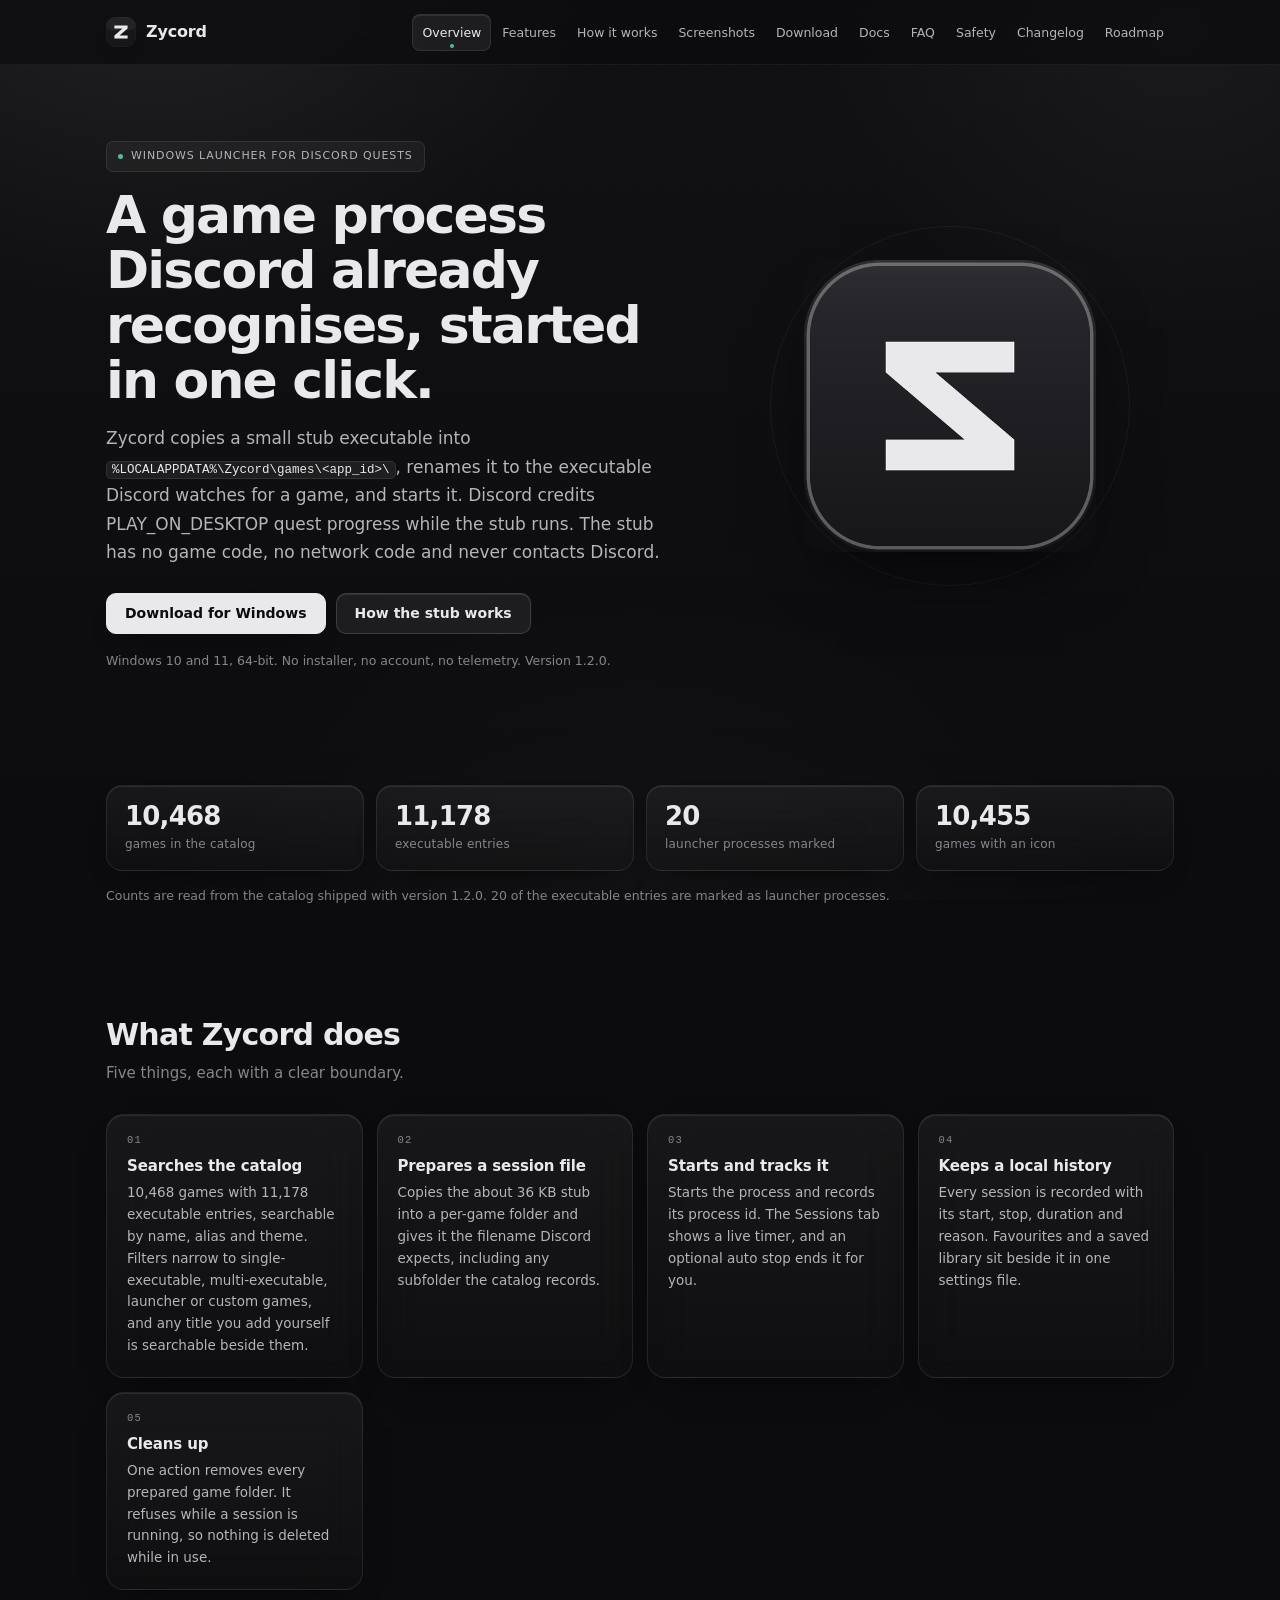
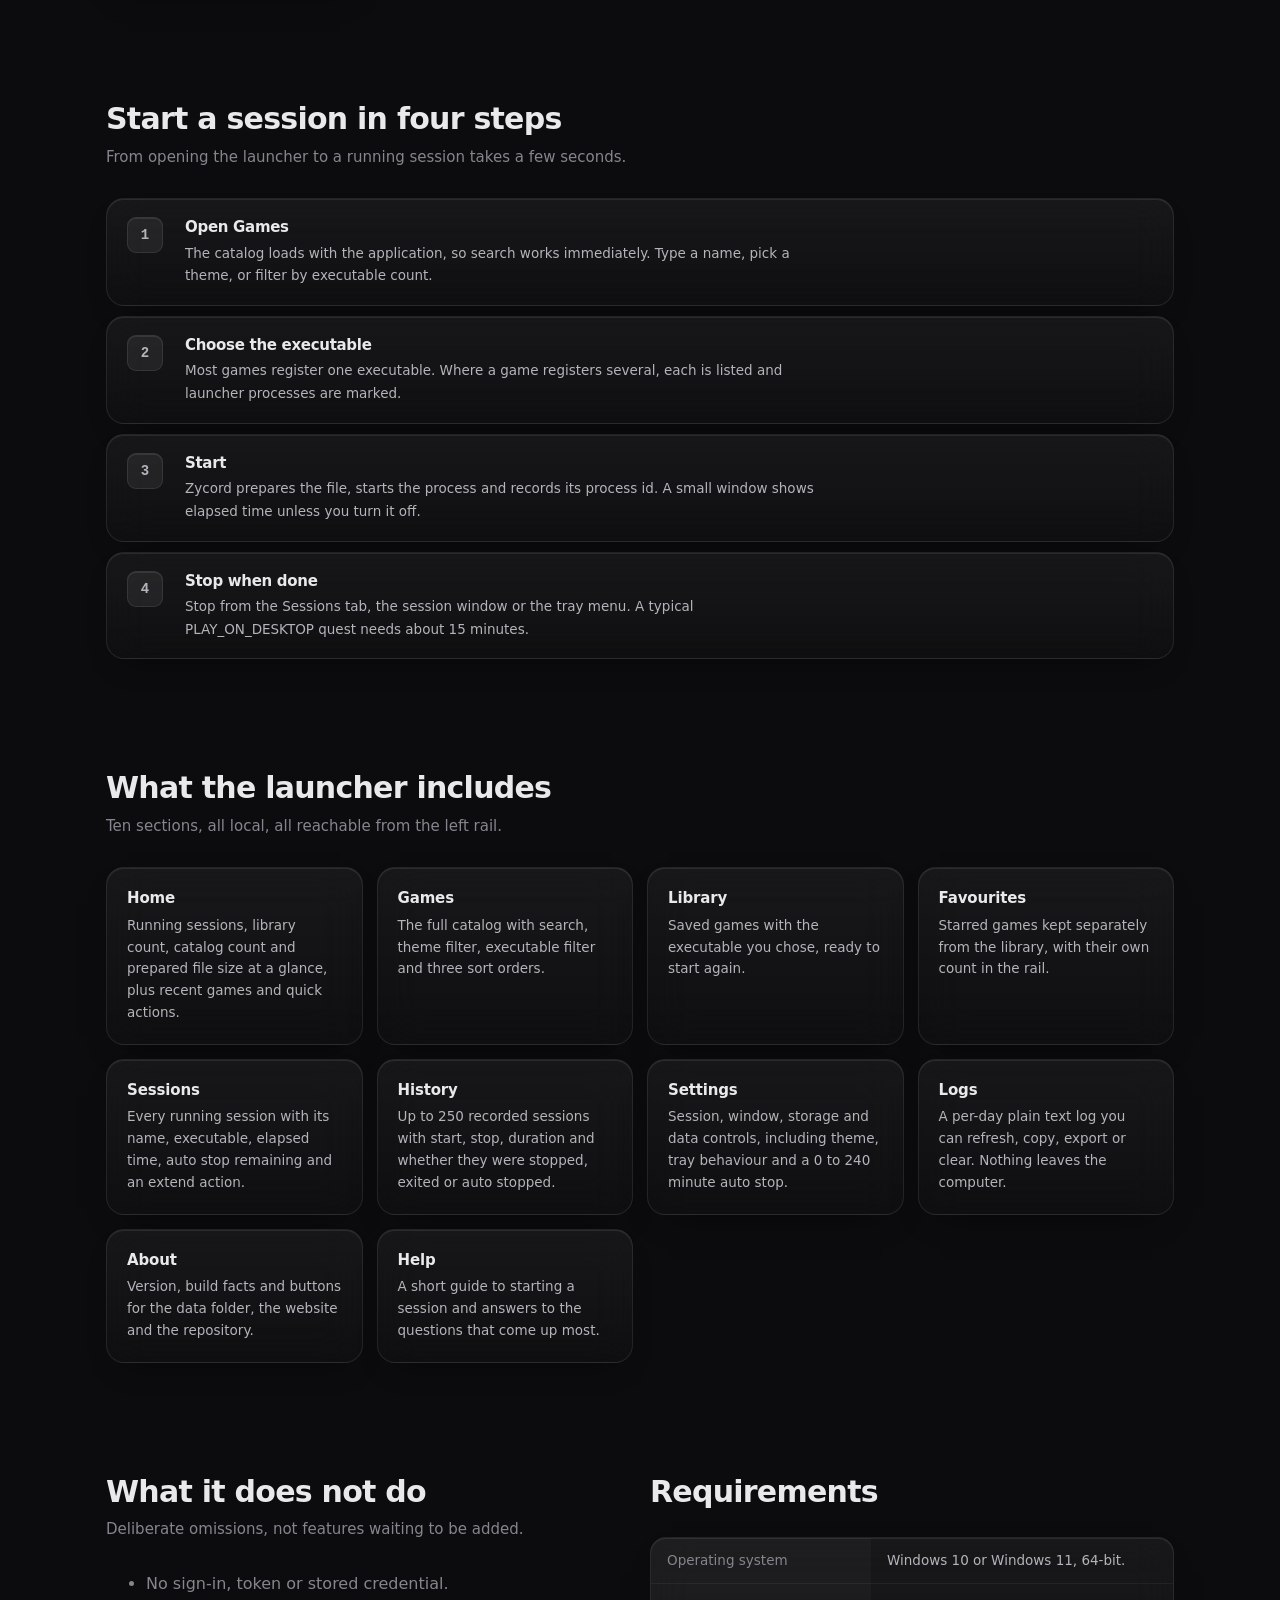
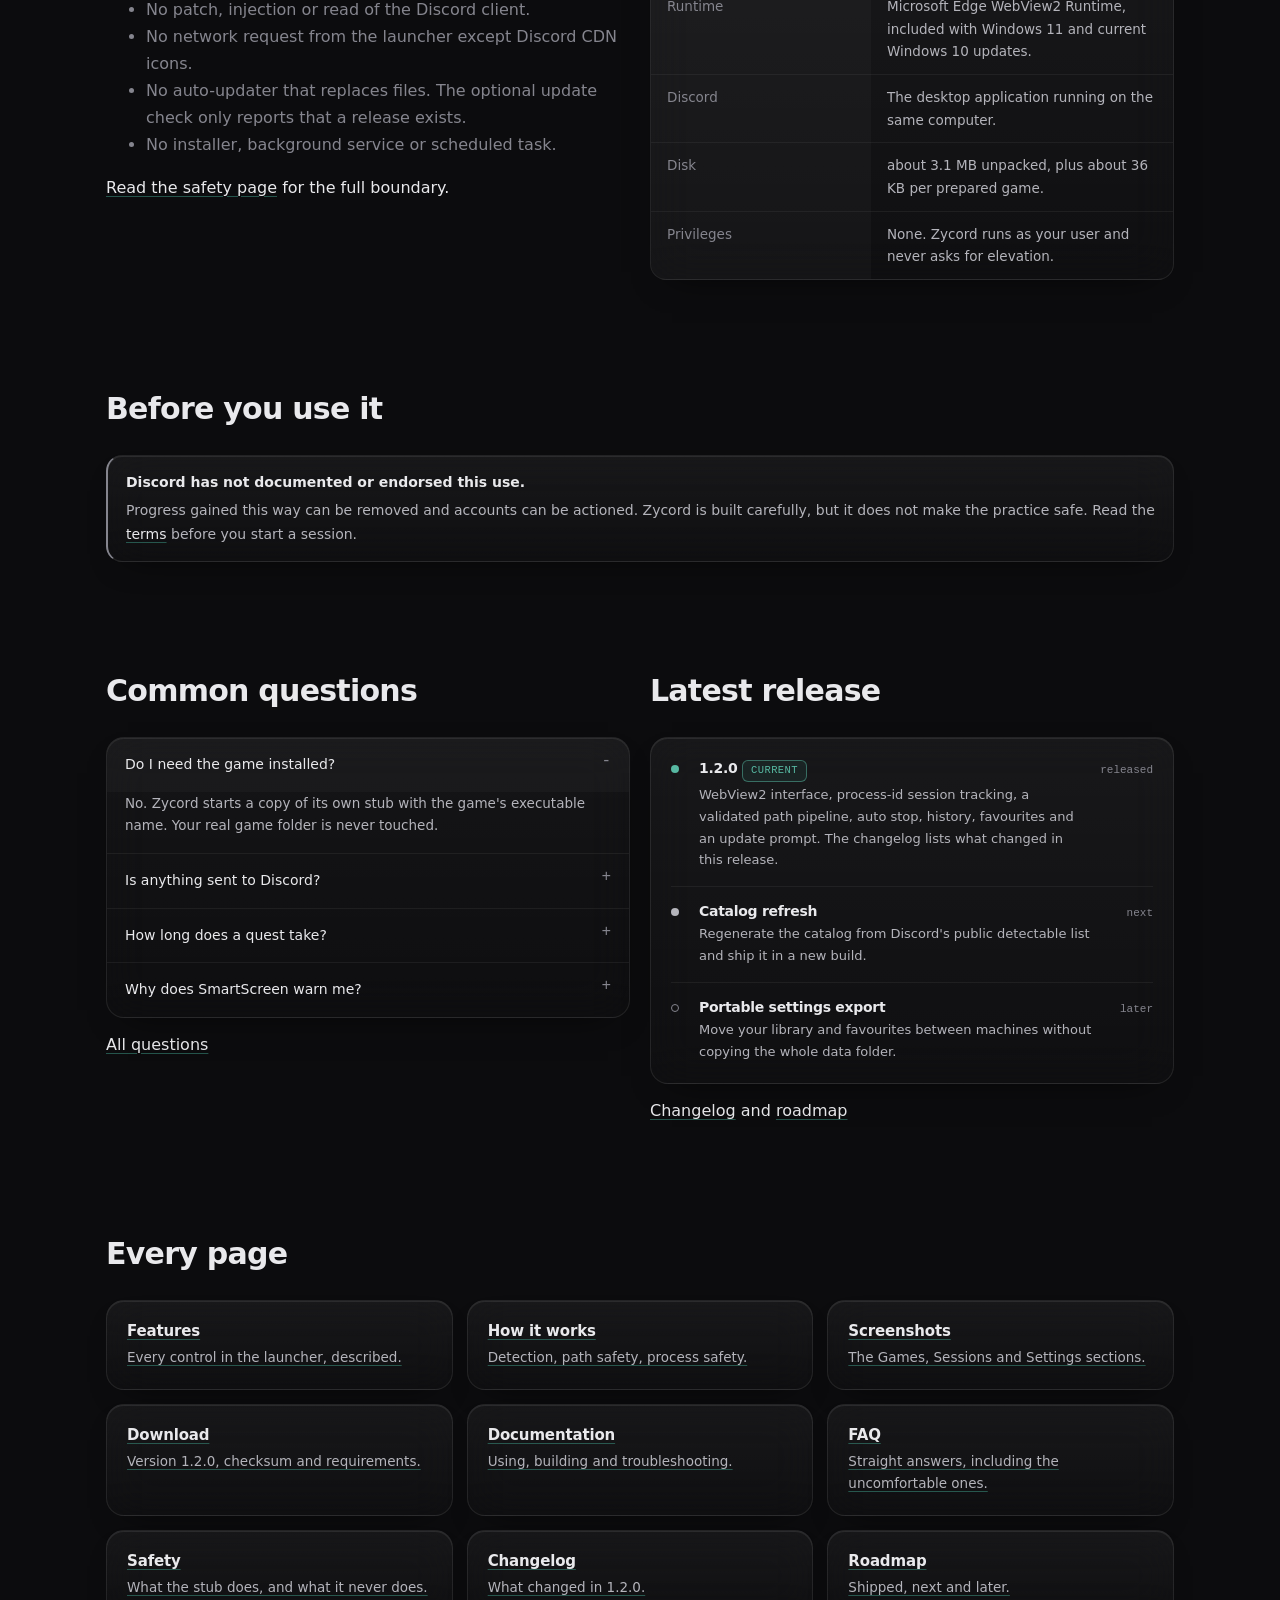
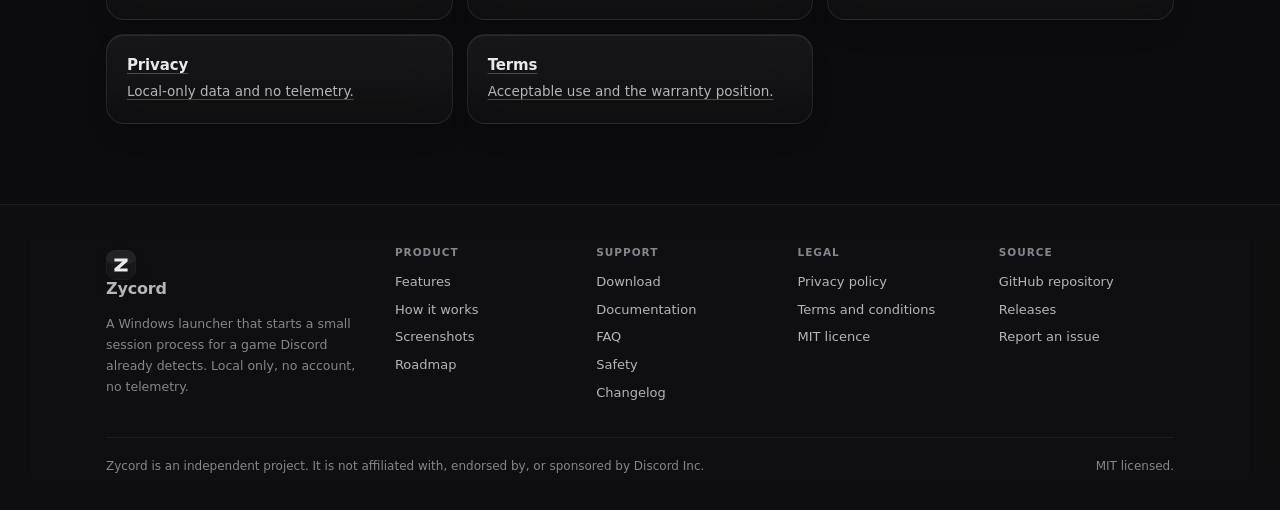
==== commit e812d66f: "Release 1.2.0: update prompt, catalog refresh Adds an update prompt so an installed copy learns abou" ====
--- a/site/index.html
+++ b/site/index.html
@@ -4,7 +4,7 @@
 <meta charset="utf-8">
 <meta name="viewport" content="width=device-width, initial-scale=1">
 <title>Zycord | A Windows launcher for Discord quest progress</title>
-<meta name="description" content="Zycord starts a small local stub under a game's executable name so Discord credits PLAY_ON_DESKTOP quests. 10,465 games, local only, no account, no telemetry.">
+<meta name="description" content="Zycord starts a small local stub under a game's executable name so Discord credits PLAY_ON_DESKTOP quests. 10,468 games, local only, no account, no telemetry.">
 <link rel="canonical" href="https://izynu.github.io/zycord/">
 <meta name="theme-color" content="#0c0c0e">
 <meta name="color-scheme" content="dark">
@@ -15,12 +15,12 @@
 <meta property="og:type" content="website">
 <meta property="og:site_name" content="Zycord">
 <meta property="og:title" content="Zycord | A Windows launcher for Discord quest progress">
-<meta property="og:description" content="Zycord starts a small local stub under a game's executable name so Discord credits PLAY_ON_DESKTOP quests. 10,465 games, local only, no account, no telemetry.">
+<meta property="og:description" content="Zycord starts a small local stub under a game's executable name so Discord credits PLAY_ON_DESKTOP quests. 10,468 games, local only, no account, no telemetry.">
 <meta property="og:url" content="https://izynu.github.io/zycord/">
 <meta property="og:image" content="https://izynu.github.io/zycord/assets/mark-512.png">
 <meta name="twitter:card" content="summary">
 <meta name="twitter:title" content="Zycord | A Windows launcher for Discord quest progress">
-<meta name="twitter:description" content="Zycord starts a small local stub under a game's executable name so Discord credits PLAY_ON_DESKTOP quests. 10,465 games, local only, no account, no telemetry.">
+<meta name="twitter:description" content="Zycord starts a small local stub under a game's executable name so Discord credits PLAY_ON_DESKTOP quests. 10,468 games, local only, no account, no telemetry.">
 </head>
 <body>
 <a class="skip" href="#main">Skip to content</a>
@@ -67,7 +67,7 @@
         <a class="btn btn-primary" href="download.html">Download for Windows</a>
         <a class="btn btn-secondary" href="how-it-works.html">How the stub works</a>
       </div>
-      <p class="hero-note">Windows 10 and 11, 64-bit. No installer, no account, no telemetry. Version 1.1.5.</p>
+      <p class="hero-note">Windows 10 and 11, 64-bit. No installer, no account, no telemetry. Version 1.2.0.</p>
     </div>
     <div class="hero-visual">
       <span class="hero-orbit" aria-hidden="true"></span>
@@ -80,13 +80,13 @@
   <div class="wrap">
 
   <div class="stat-row">
-    <div class="stat"><span class="stat-n">10,465</span><span class="stat-l">games in the catalog</span></div>
-    <div class="stat"><span class="stat-n">11,171</span><span class="stat-l">executable entries</span></div>
+    <div class="stat"><span class="stat-n">10,468</span><span class="stat-l">games in the catalog</span></div>
+    <div class="stat"><span class="stat-n">11,178</span><span class="stat-l">executable entries</span></div>
     <div class="stat"><span class="stat-n">20</span><span class="stat-l">launcher processes marked</span></div>
-    <div class="stat"><span class="stat-n">10,452</span><span class="stat-l">games with an icon</span></div>
+    <div class="stat"><span class="stat-n">10,455</span><span class="stat-l">games with an icon</span></div>
   </div>
     <p class="muted" style="margin-top:14px;font-size:12.5px">
-      Counts are read from the catalog shipped with version 1.1.5. 20 of the executable entries are marked as launcher processes.
+      Counts are read from the catalog shipped with version 1.2.0. 20 of the executable entries are marked as launcher processes.
     </p>
   </div>
 </section>
@@ -101,7 +101,7 @@
     <div class="card">
       <span class="card-kicker">01</span>
       <h3>Searches the catalog</h3>
-      <p>10,465 games with 11,171 executable entries, searchable by name, alias and theme. Filters narrow to single-executable, multi-executable, launcher or custom games, and any title you add yourself is searchable beside them.</p>
+      <p>10,468 games with 11,178 executable entries, searchable by name, alias and theme. Filters narrow to single-executable, multi-executable, launcher or custom games, and any title you add yourself is searchable beside them.</p>
     </div>
     <div class="card">
       <span class="card-kicker">02</span>
@@ -229,7 +229,7 @@
           <li>No sign-in, token or stored credential.</li>
           <li>No patch, injection or read of the Discord client.</li>
           <li>No network request from the launcher except Discord CDN icons.</li>
-          <li>No telemetry, analytics, crash reporting or update check.</li>
+          <li>No auto-updater that replaces files. The optional update check only reports that a release exists.</li>
           <li>No installer, background service or scheduled task.</li>
         </ul>
         <p style="margin-top:14px"><a href="safety.html">Read the safety page</a> for the full boundary.</p>
@@ -297,8 +297,8 @@
           <div class="road-item">
             <span class="road-dot is-shipped" aria-hidden="true"></span>
             <div>
-              <h3>1.1.5 <span class="badge badge-live">Current</span></h3>
-              <p>WebView2 interface, process-id session tracking, a validated path pipeline, auto stop, history and favourites. The changelog lists what changed in this release.</p>
+              <h3>1.2.0 <span class="badge badge-live">Current</span></h3>
+              <p>WebView2 interface, process-id session tracking, a validated path pipeline, auto stop, history, favourites and an update prompt. The changelog lists what changed in this release.</p>
             </div>
             <span class="road-when">released</span>
           </div>
@@ -334,11 +334,11 @@
       <a class="card" href="features.html"><h3>Features</h3><p>Every control in the launcher, described.</p></a>
       <a class="card" href="how-it-works.html"><h3>How it works</h3><p>Detection, path safety, process safety.</p></a>
       <a class="card" href="screenshots.html"><h3>Screenshots</h3><p>The Games, Sessions and Settings sections.</p></a>
-      <a class="card" href="download.html"><h3>Download</h3><p>Version 1.1.5, checksum and requirements.</p></a>
+      <a class="card" href="download.html"><h3>Download</h3><p>Version 1.2.0, checksum and requirements.</p></a>
       <a class="card" href="docs.html"><h3>Documentation</h3><p>Using, building and troubleshooting.</p></a>
       <a class="card" href="faq.html"><h3>FAQ</h3><p>Straight answers, including the uncomfortable ones.</p></a>
       <a class="card" href="safety.html"><h3>Safety</h3><p>What the stub does, and what it never does.</p></a>
-      <a class="card" href="changelog.html"><h3>Changelog</h3><p>What changed in 1.1.5.</p></a>
+      <a class="card" href="changelog.html"><h3>Changelog</h3><p>What changed in 1.2.0.</p></a>
       <a class="card" href="roadmap.html"><h3>Roadmap</h3><p>Shipped, next and later.</p></a>
       <a class="card" href="privacy.html"><h3>Privacy</h3><p>Local-only data and no telemetry.</p></a>
       <a class="card" href="terms.html"><h3>Terms</h3><p>Acceptable use and the warranty position.</p></a>
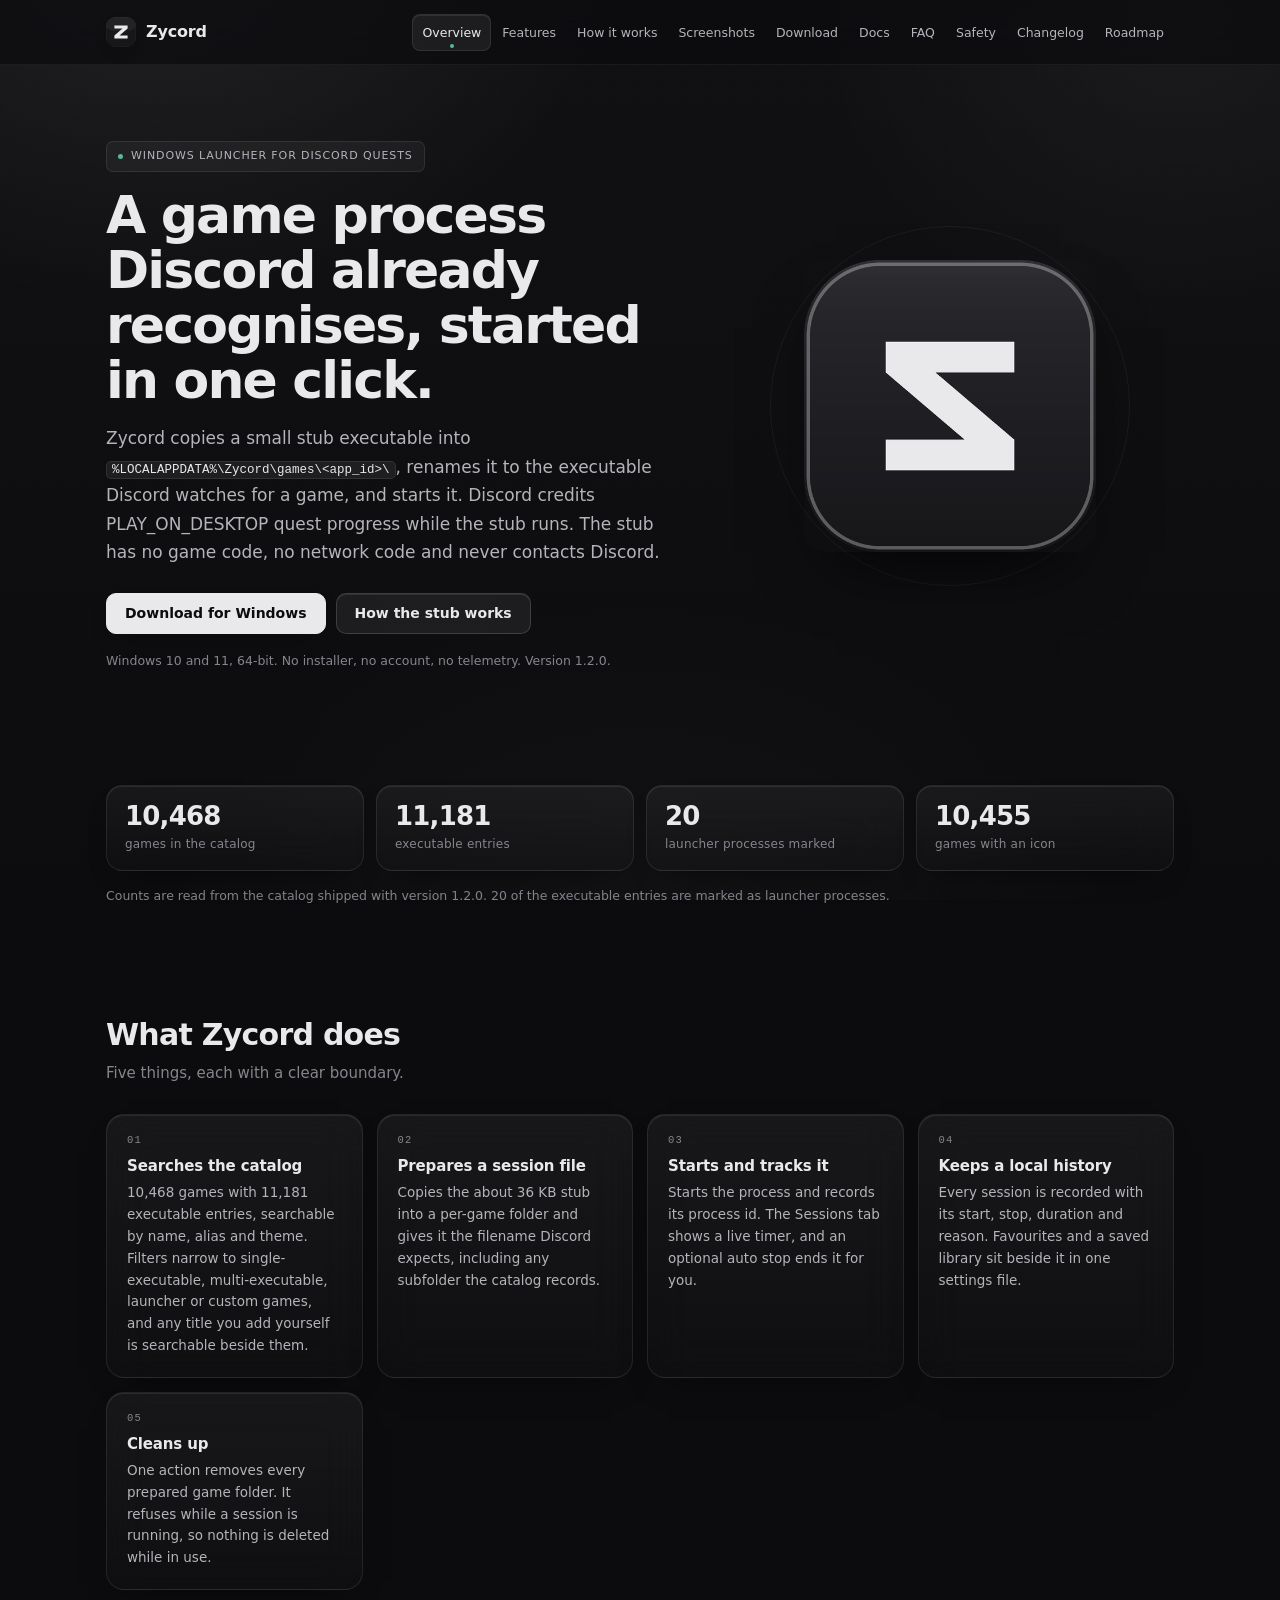
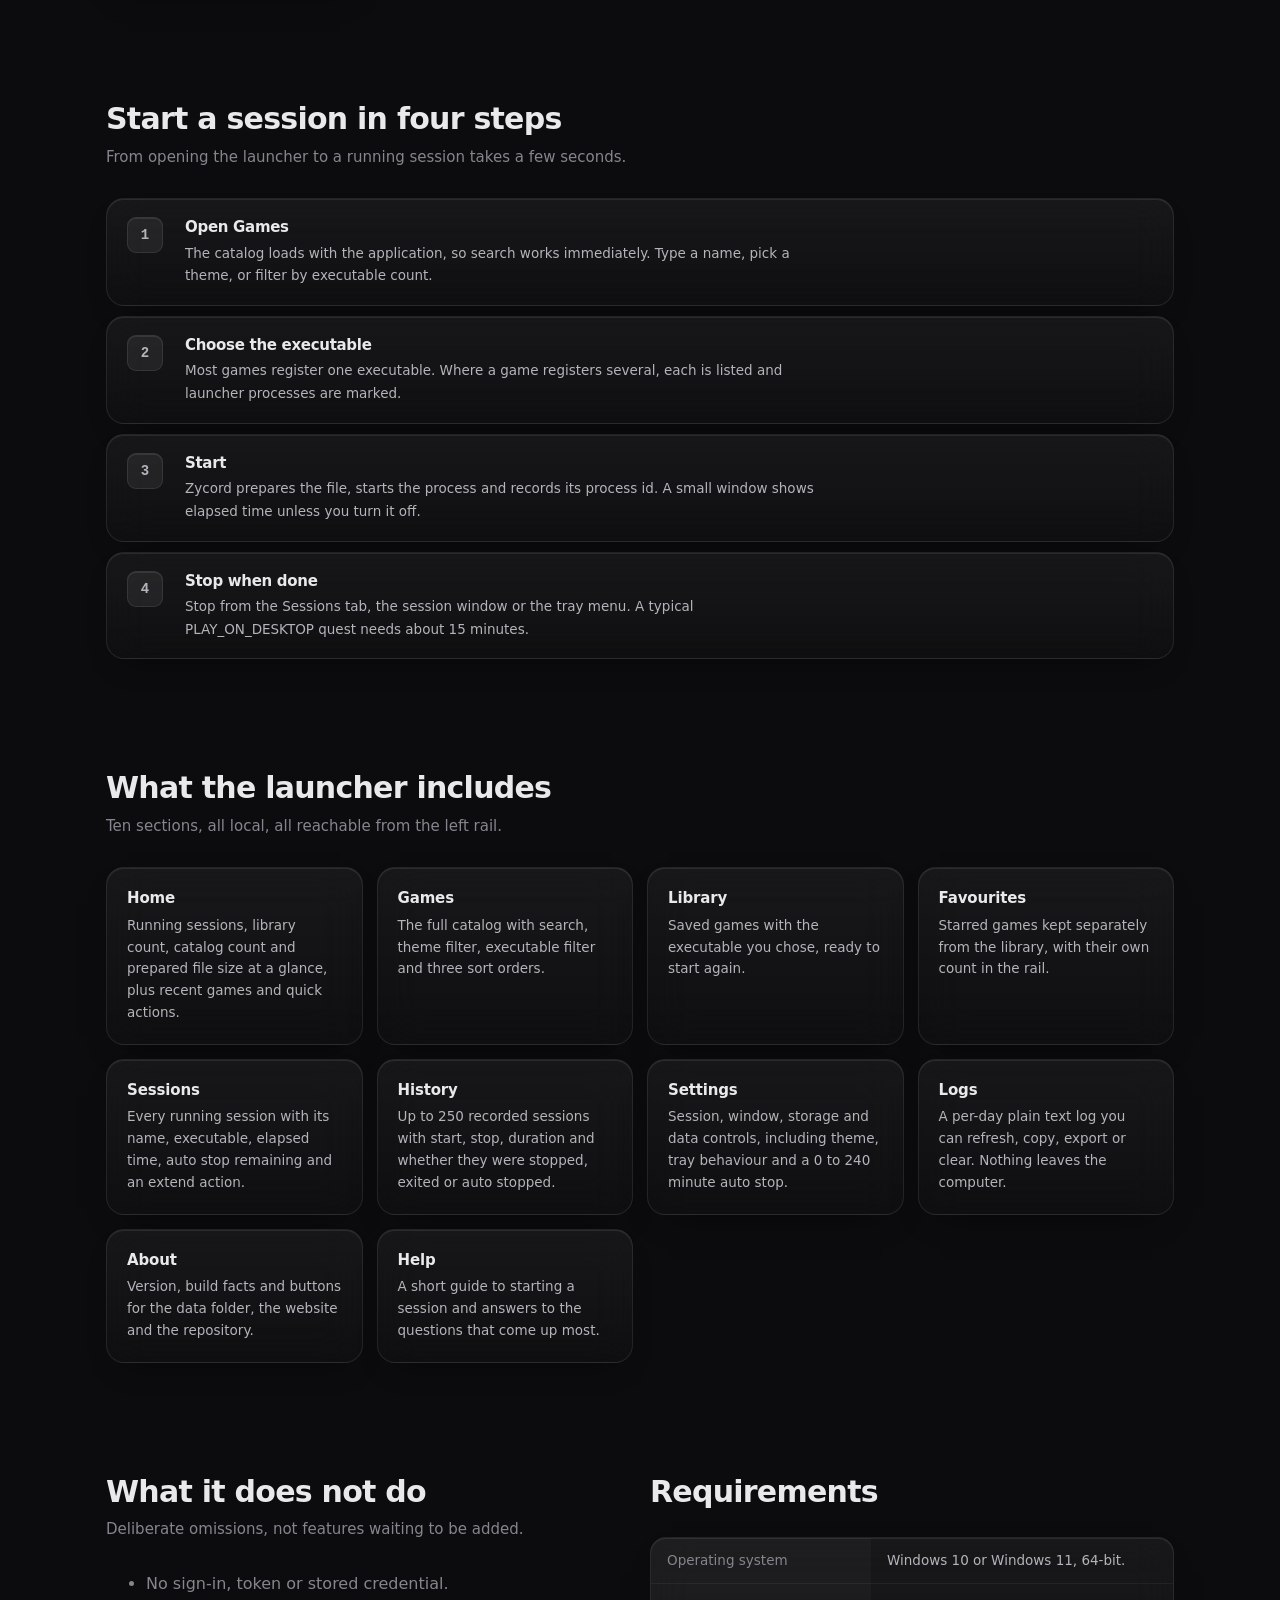
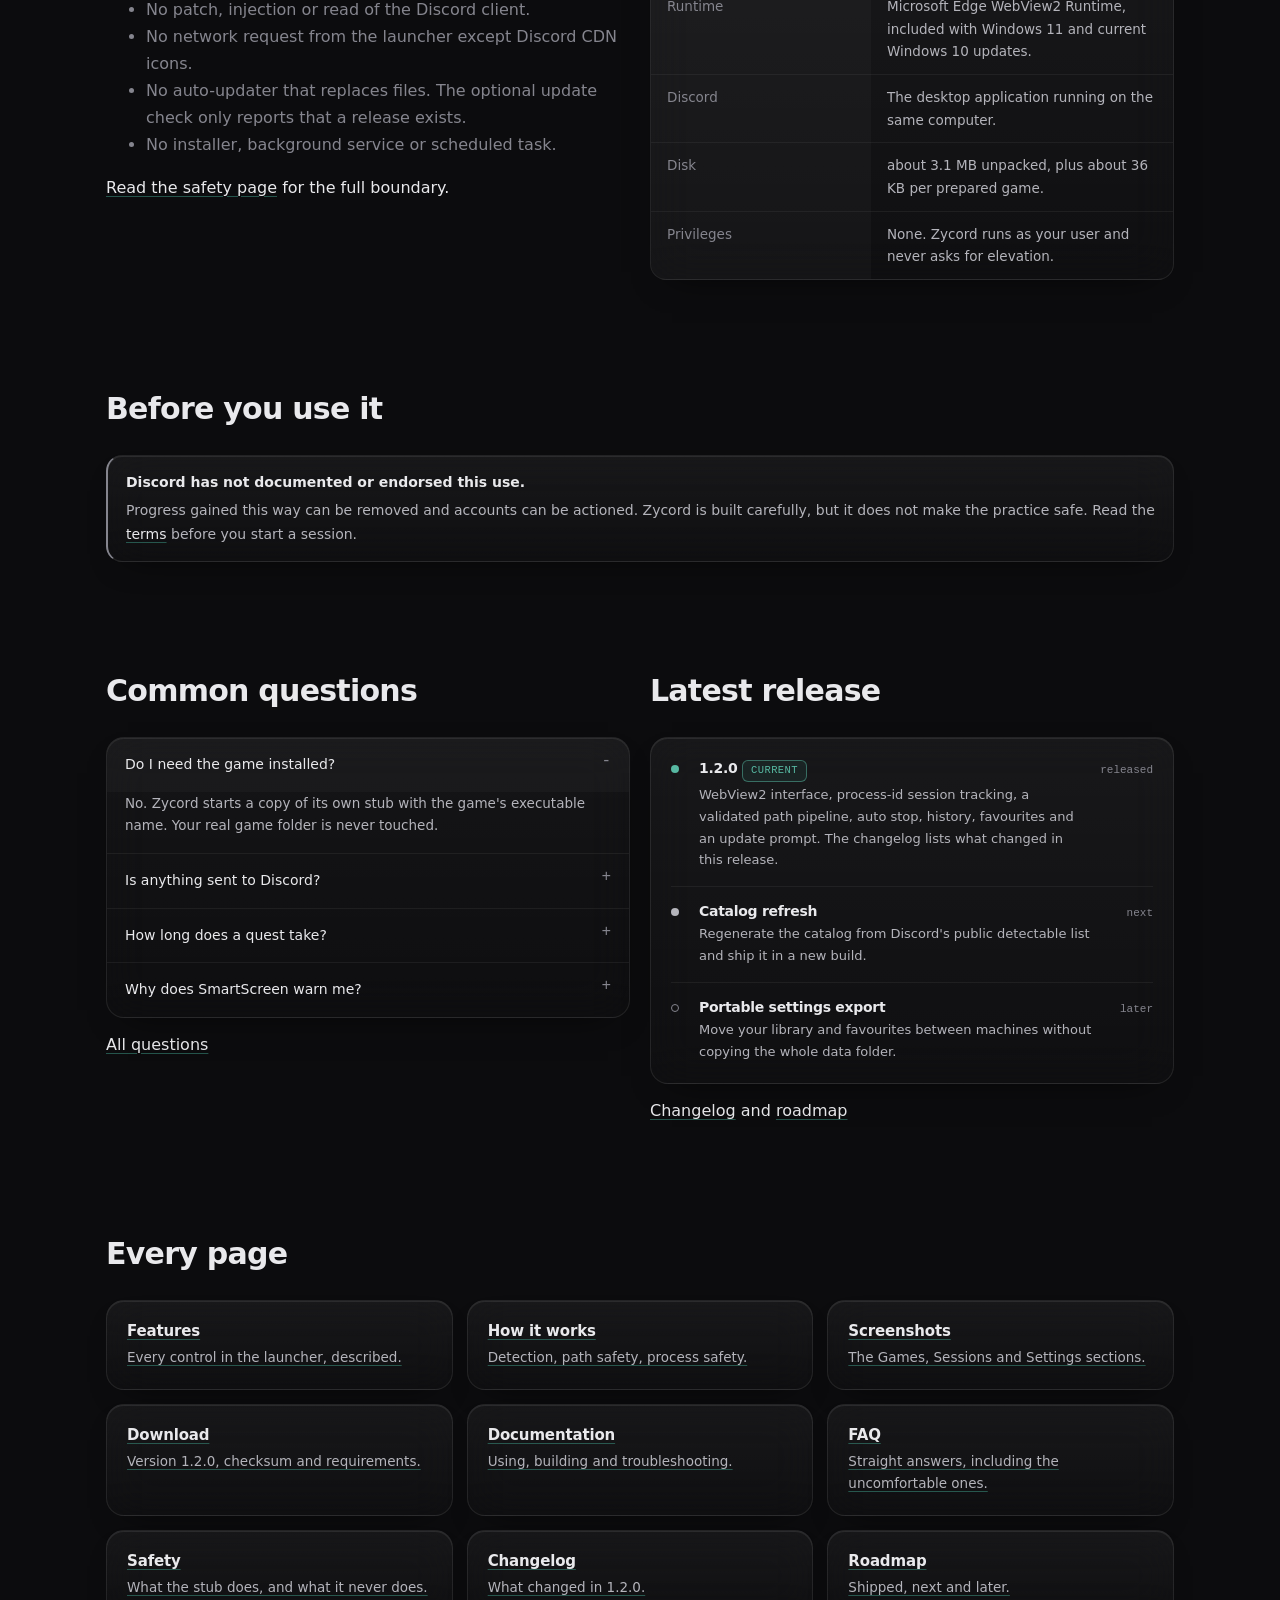
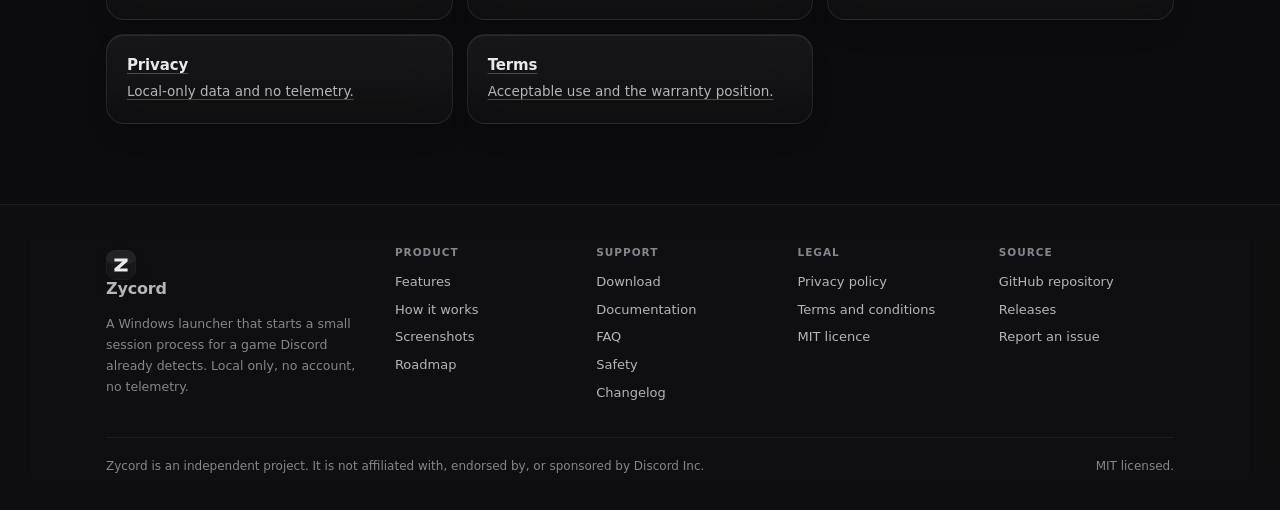
==== commit 530e2762: "Catalog: keep the real name from >-prefixed entries Discord publishes a few executables with a leadi" ====
--- a/site/index.html
+++ b/site/index.html
@@ -81,7 +81,7 @@
 
   <div class="stat-row">
     <div class="stat"><span class="stat-n">10,468</span><span class="stat-l">games in the catalog</span></div>
-    <div class="stat"><span class="stat-n">11,178</span><span class="stat-l">executable entries</span></div>
+    <div class="stat"><span class="stat-n">11,181</span><span class="stat-l">executable entries</span></div>
     <div class="stat"><span class="stat-n">20</span><span class="stat-l">launcher processes marked</span></div>
     <div class="stat"><span class="stat-n">10,455</span><span class="stat-l">games with an icon</span></div>
   </div>
@@ -101,7 +101,7 @@
     <div class="card">
       <span class="card-kicker">01</span>
       <h3>Searches the catalog</h3>
-      <p>10,468 games with 11,178 executable entries, searchable by name, alias and theme. Filters narrow to single-executable, multi-executable, launcher or custom games, and any title you add yourself is searchable beside them.</p>
+      <p>10,468 games with 11,181 executable entries, searchable by name, alias and theme. Filters narrow to single-executable, multi-executable, launcher or custom games, and any title you add yourself is searchable beside them.</p>
     </div>
     <div class="card">
       <span class="card-kicker">02</span>
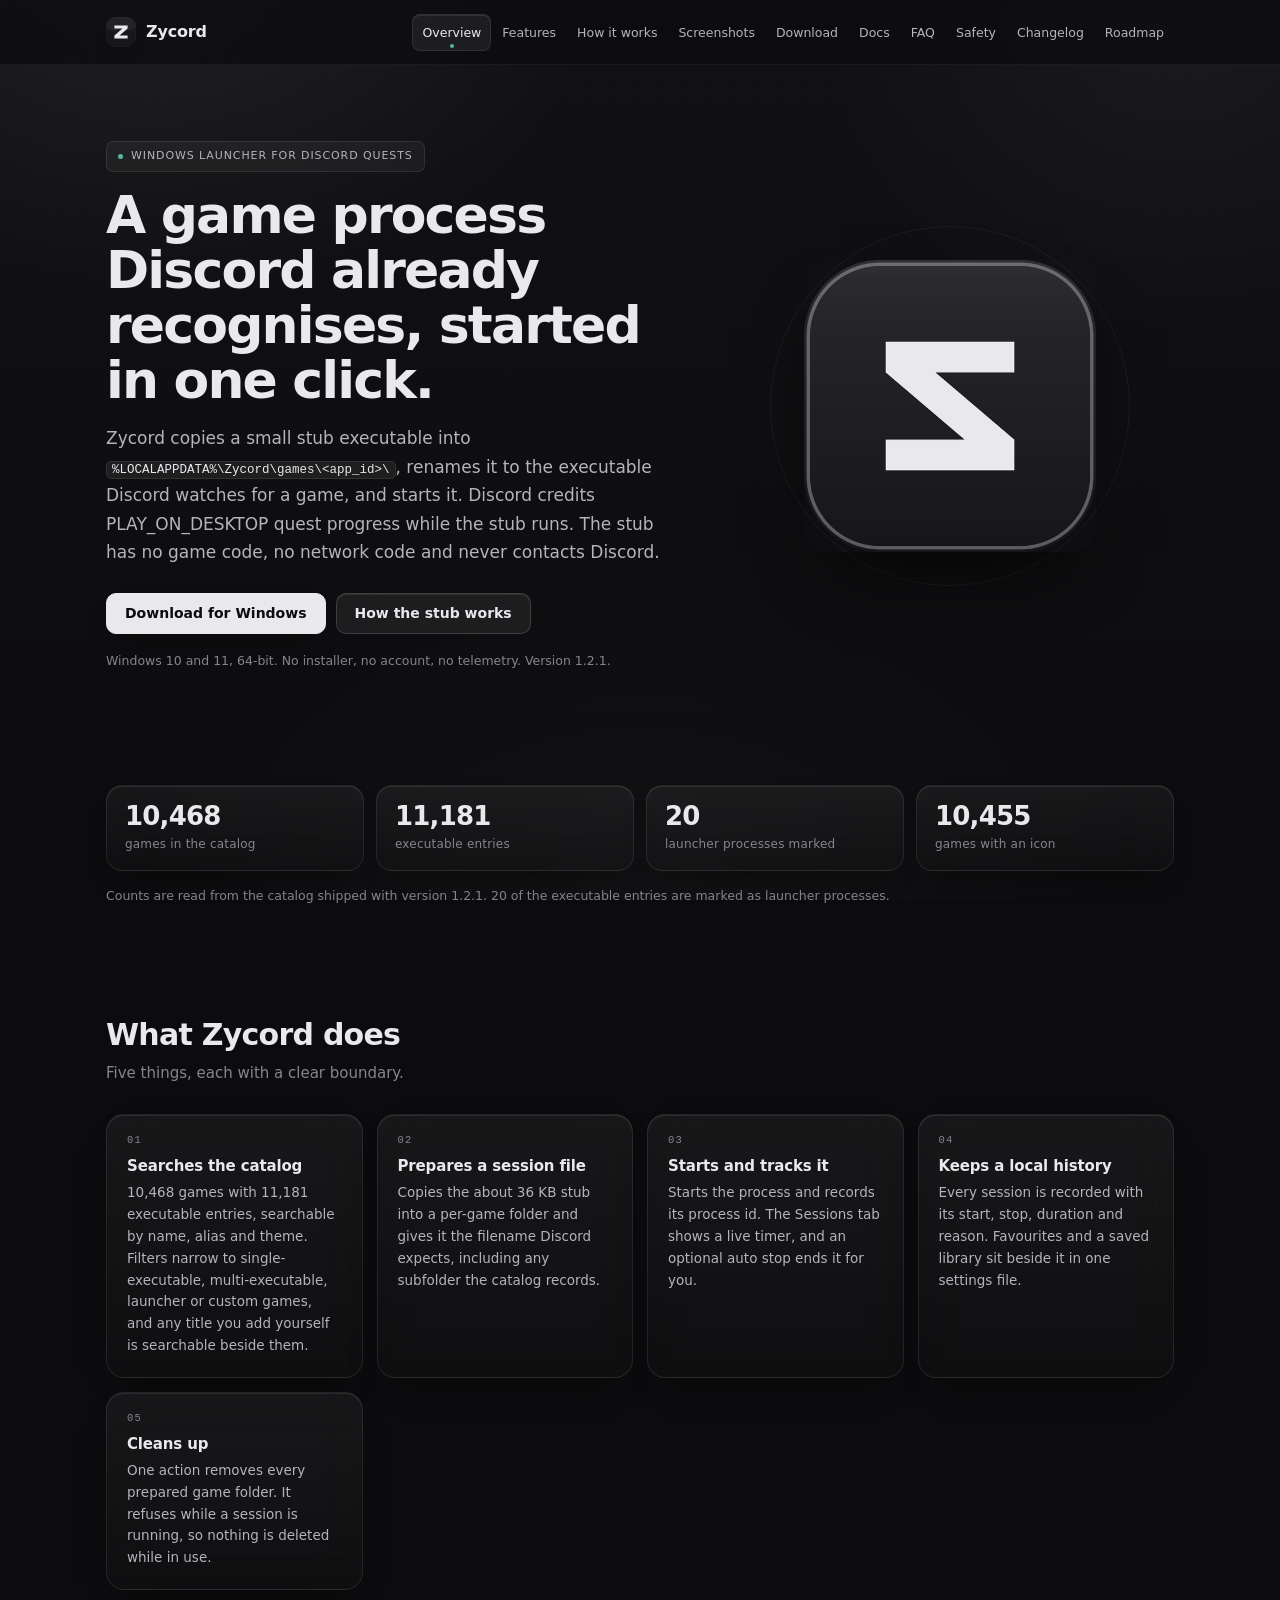
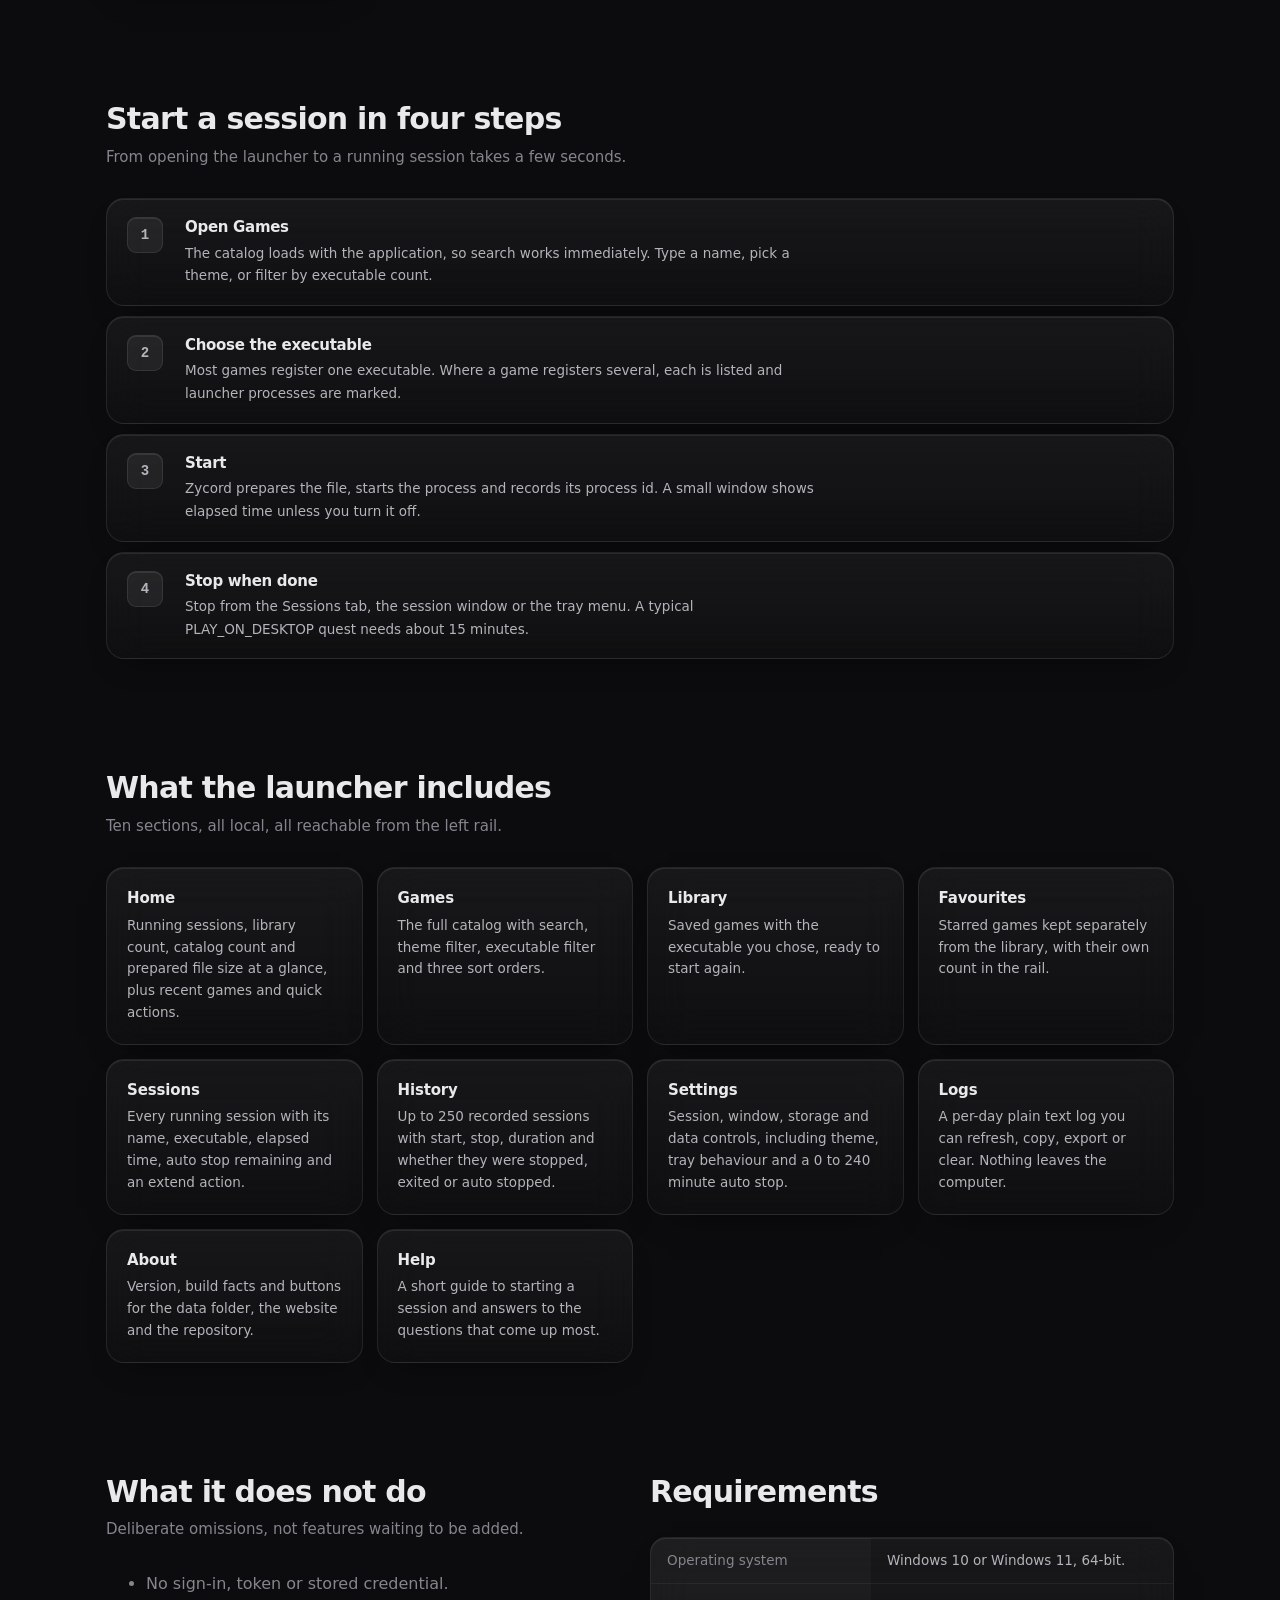
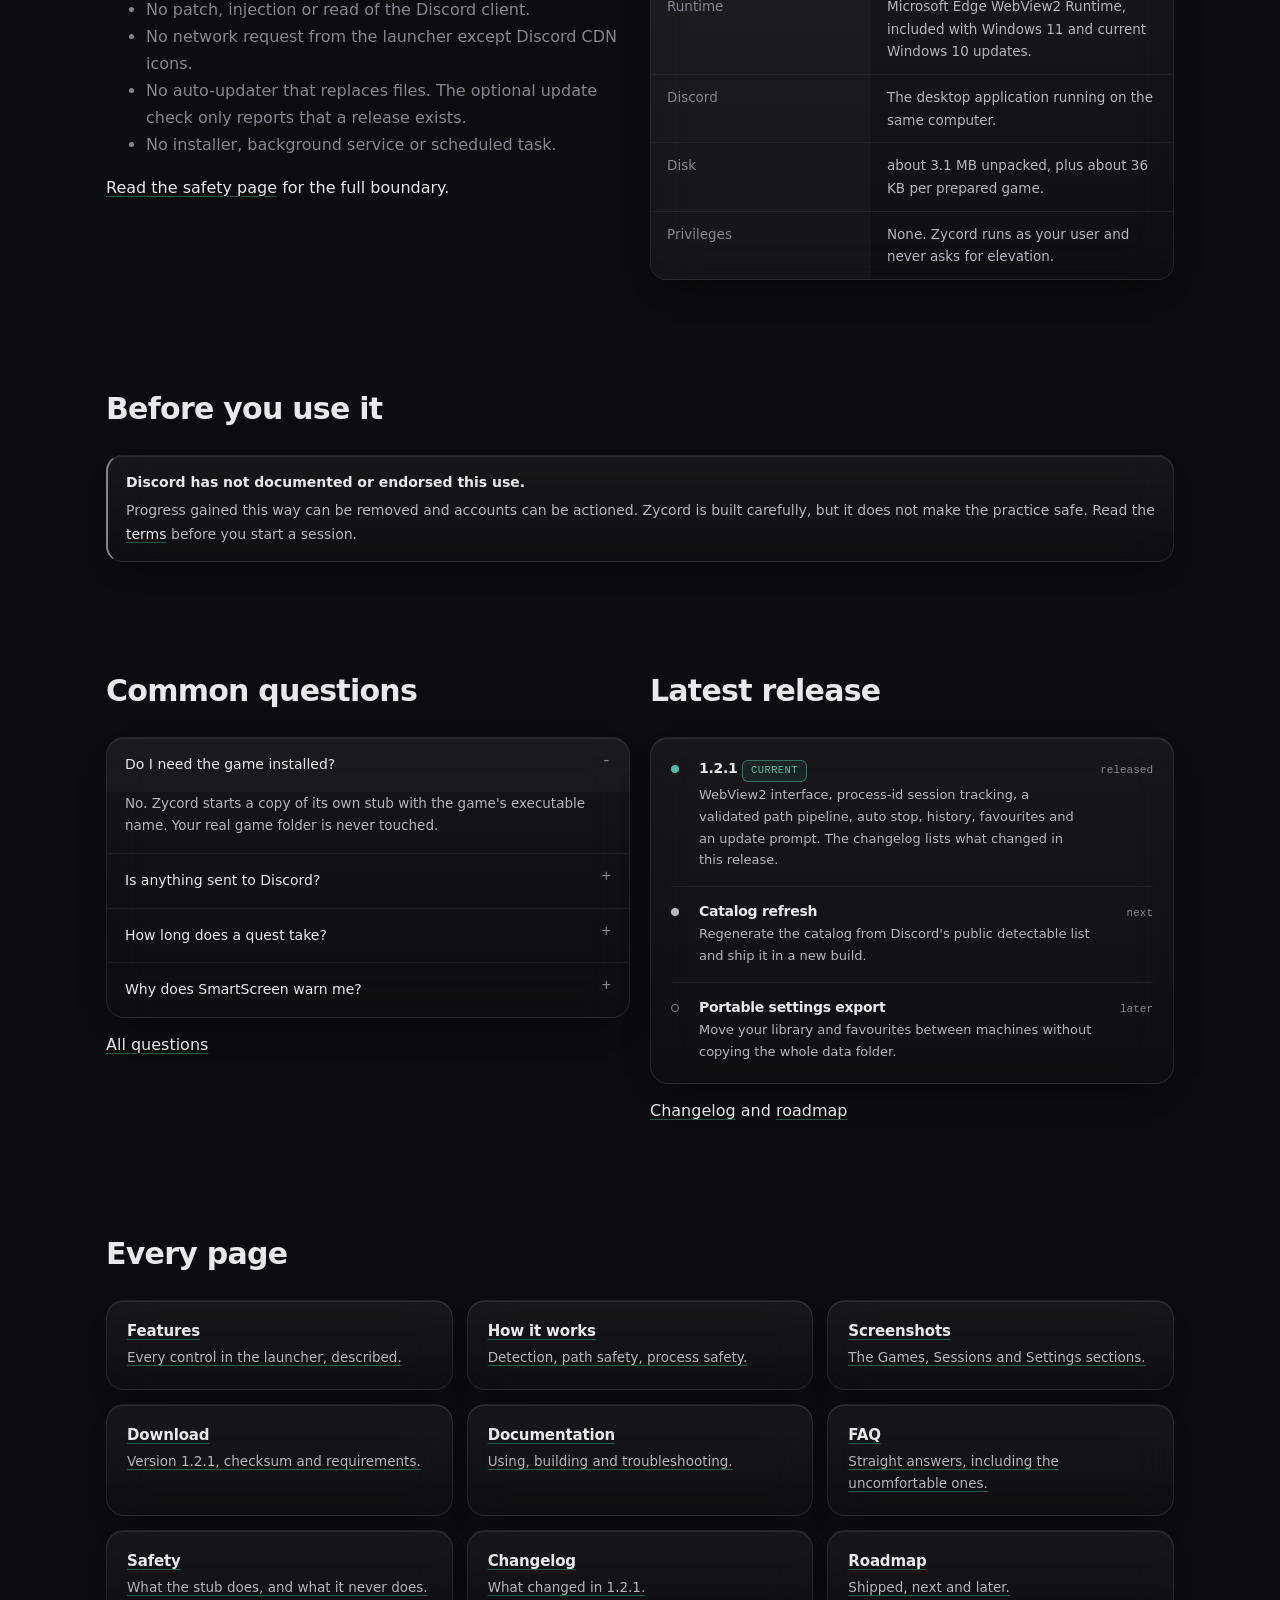
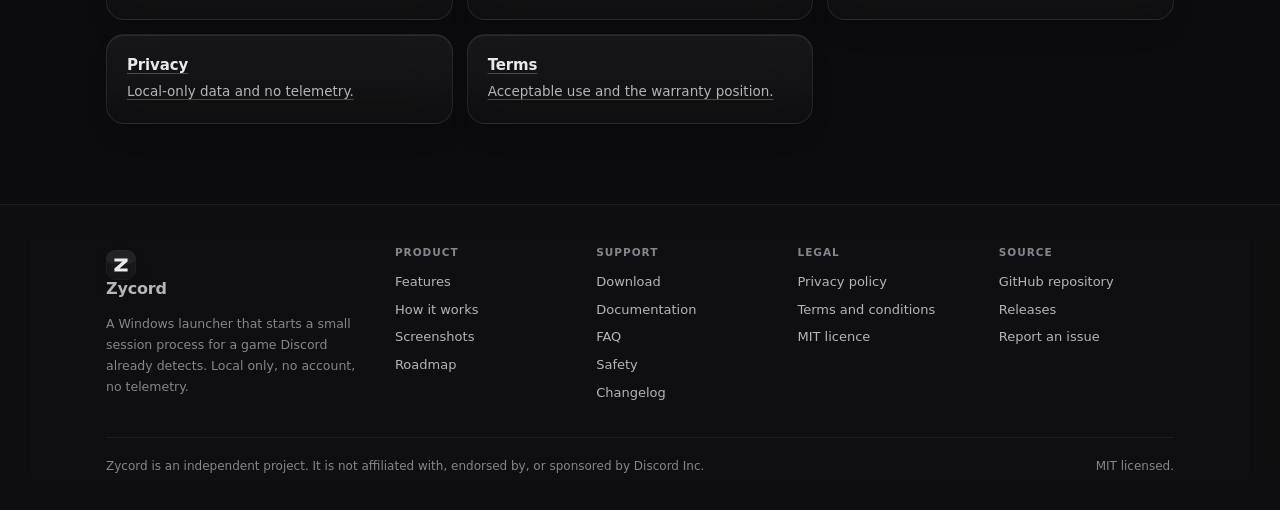
==== commit a7b7de3d: "Release 1.2.1: explain names with no executable Version bump only; the behaviour shipped in the prev" ====
--- a/site/index.html
+++ b/site/index.html
@@ -67,7 +67,7 @@
         <a class="btn btn-primary" href="download.html">Download for Windows</a>
         <a class="btn btn-secondary" href="how-it-works.html">How the stub works</a>
       </div>
-      <p class="hero-note">Windows 10 and 11, 64-bit. No installer, no account, no telemetry. Version 1.2.0.</p>
+      <p class="hero-note">Windows 10 and 11, 64-bit. No installer, no account, no telemetry. Version 1.2.1.</p>
     </div>
     <div class="hero-visual">
       <span class="hero-orbit" aria-hidden="true"></span>
@@ -86,7 +86,7 @@
     <div class="stat"><span class="stat-n">10,455</span><span class="stat-l">games with an icon</span></div>
   </div>
     <p class="muted" style="margin-top:14px;font-size:12.5px">
-      Counts are read from the catalog shipped with version 1.2.0. 20 of the executable entries are marked as launcher processes.
+      Counts are read from the catalog shipped with version 1.2.1. 20 of the executable entries are marked as launcher processes.
     </p>
   </div>
 </section>
@@ -297,7 +297,7 @@
           <div class="road-item">
             <span class="road-dot is-shipped" aria-hidden="true"></span>
             <div>
-              <h3>1.2.0 <span class="badge badge-live">Current</span></h3>
+              <h3>1.2.1 <span class="badge badge-live">Current</span></h3>
               <p>WebView2 interface, process-id session tracking, a validated path pipeline, auto stop, history, favourites and an update prompt. The changelog lists what changed in this release.</p>
             </div>
             <span class="road-when">released</span>
@@ -334,11 +334,11 @@
       <a class="card" href="features.html"><h3>Features</h3><p>Every control in the launcher, described.</p></a>
       <a class="card" href="how-it-works.html"><h3>How it works</h3><p>Detection, path safety, process safety.</p></a>
       <a class="card" href="screenshots.html"><h3>Screenshots</h3><p>The Games, Sessions and Settings sections.</p></a>
-      <a class="card" href="download.html"><h3>Download</h3><p>Version 1.2.0, checksum and requirements.</p></a>
+      <a class="card" href="download.html"><h3>Download</h3><p>Version 1.2.1, checksum and requirements.</p></a>
       <a class="card" href="docs.html"><h3>Documentation</h3><p>Using, building and troubleshooting.</p></a>
       <a class="card" href="faq.html"><h3>FAQ</h3><p>Straight answers, including the uncomfortable ones.</p></a>
       <a class="card" href="safety.html"><h3>Safety</h3><p>What the stub does, and what it never does.</p></a>
-      <a class="card" href="changelog.html"><h3>Changelog</h3><p>What changed in 1.2.0.</p></a>
+      <a class="card" href="changelog.html"><h3>Changelog</h3><p>What changed in 1.2.1.</p></a>
       <a class="card" href="roadmap.html"><h3>Roadmap</h3><p>Shipped, next and later.</p></a>
       <a class="card" href="privacy.html"><h3>Privacy</h3><p>Local-only data and no telemetry.</p></a>
       <a class="card" href="terms.html"><h3>Terms</h3><p>Acceptable use and the warranty position.</p></a>
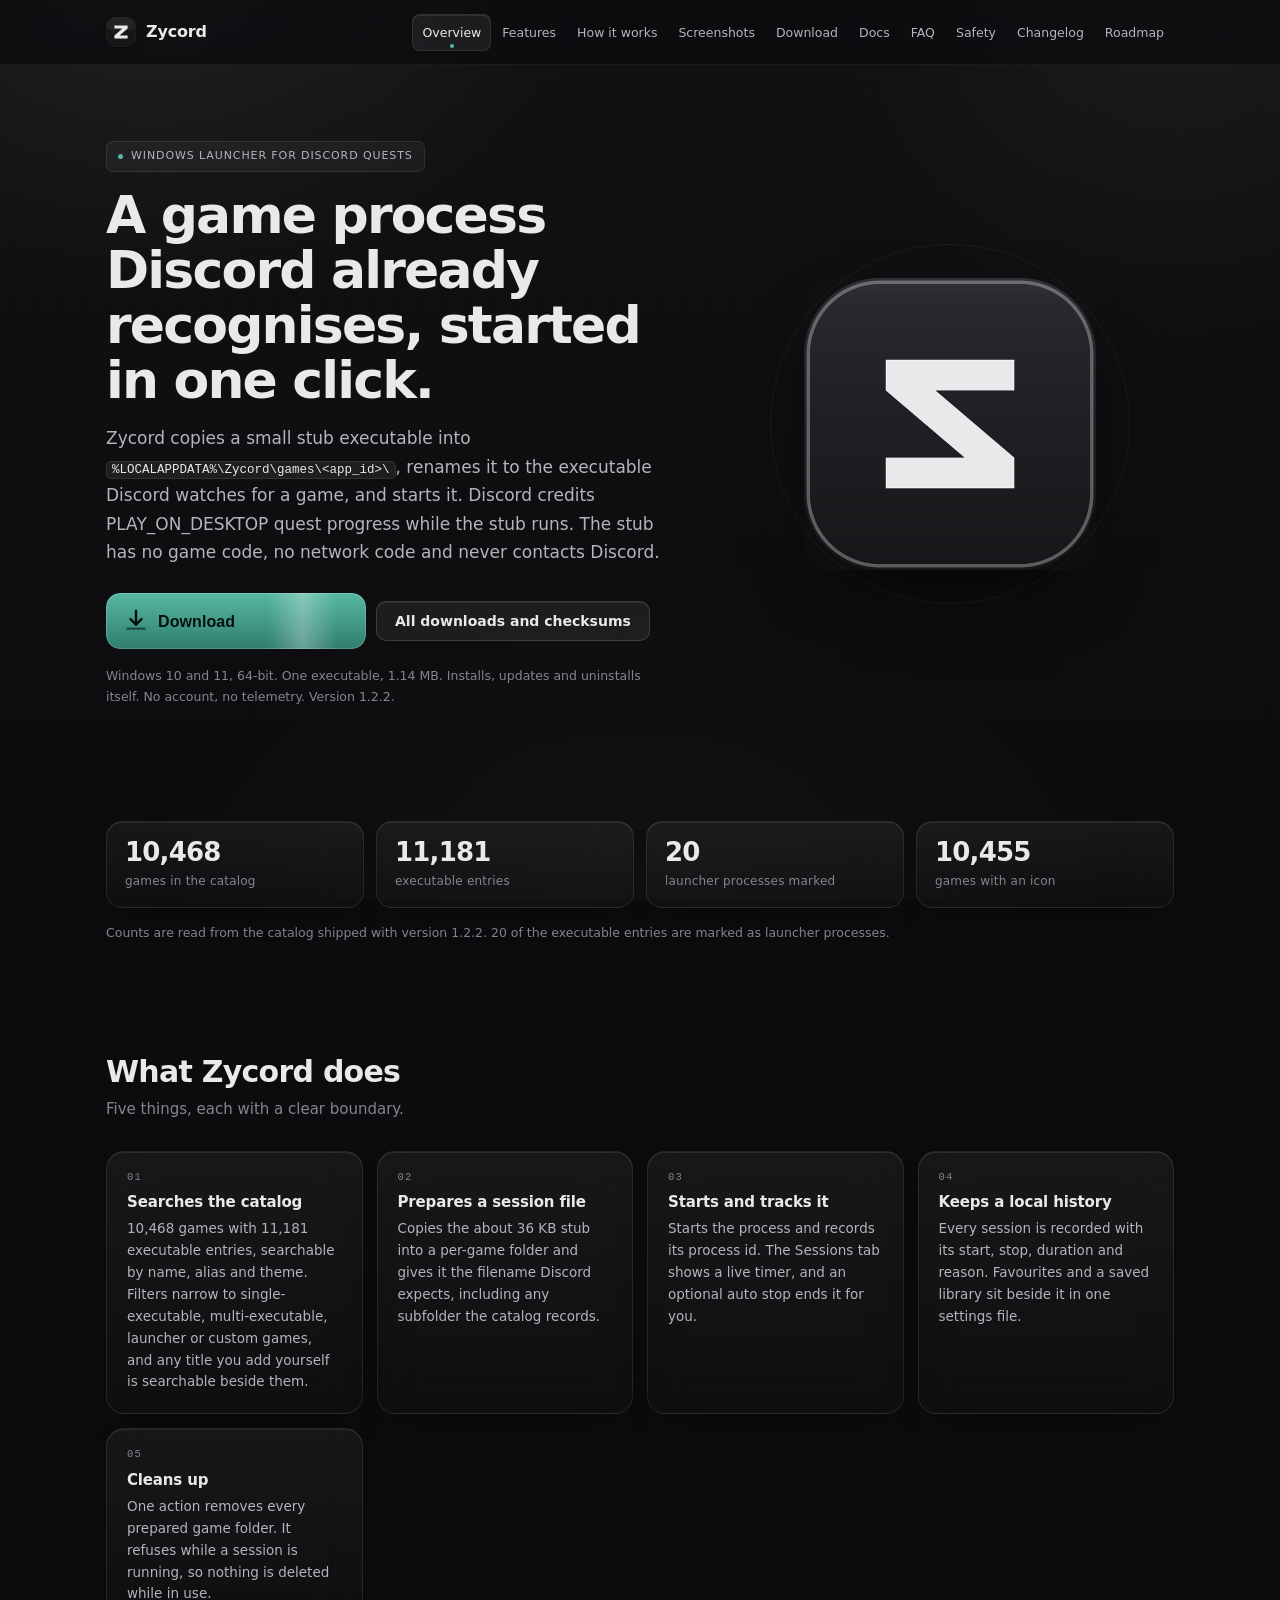
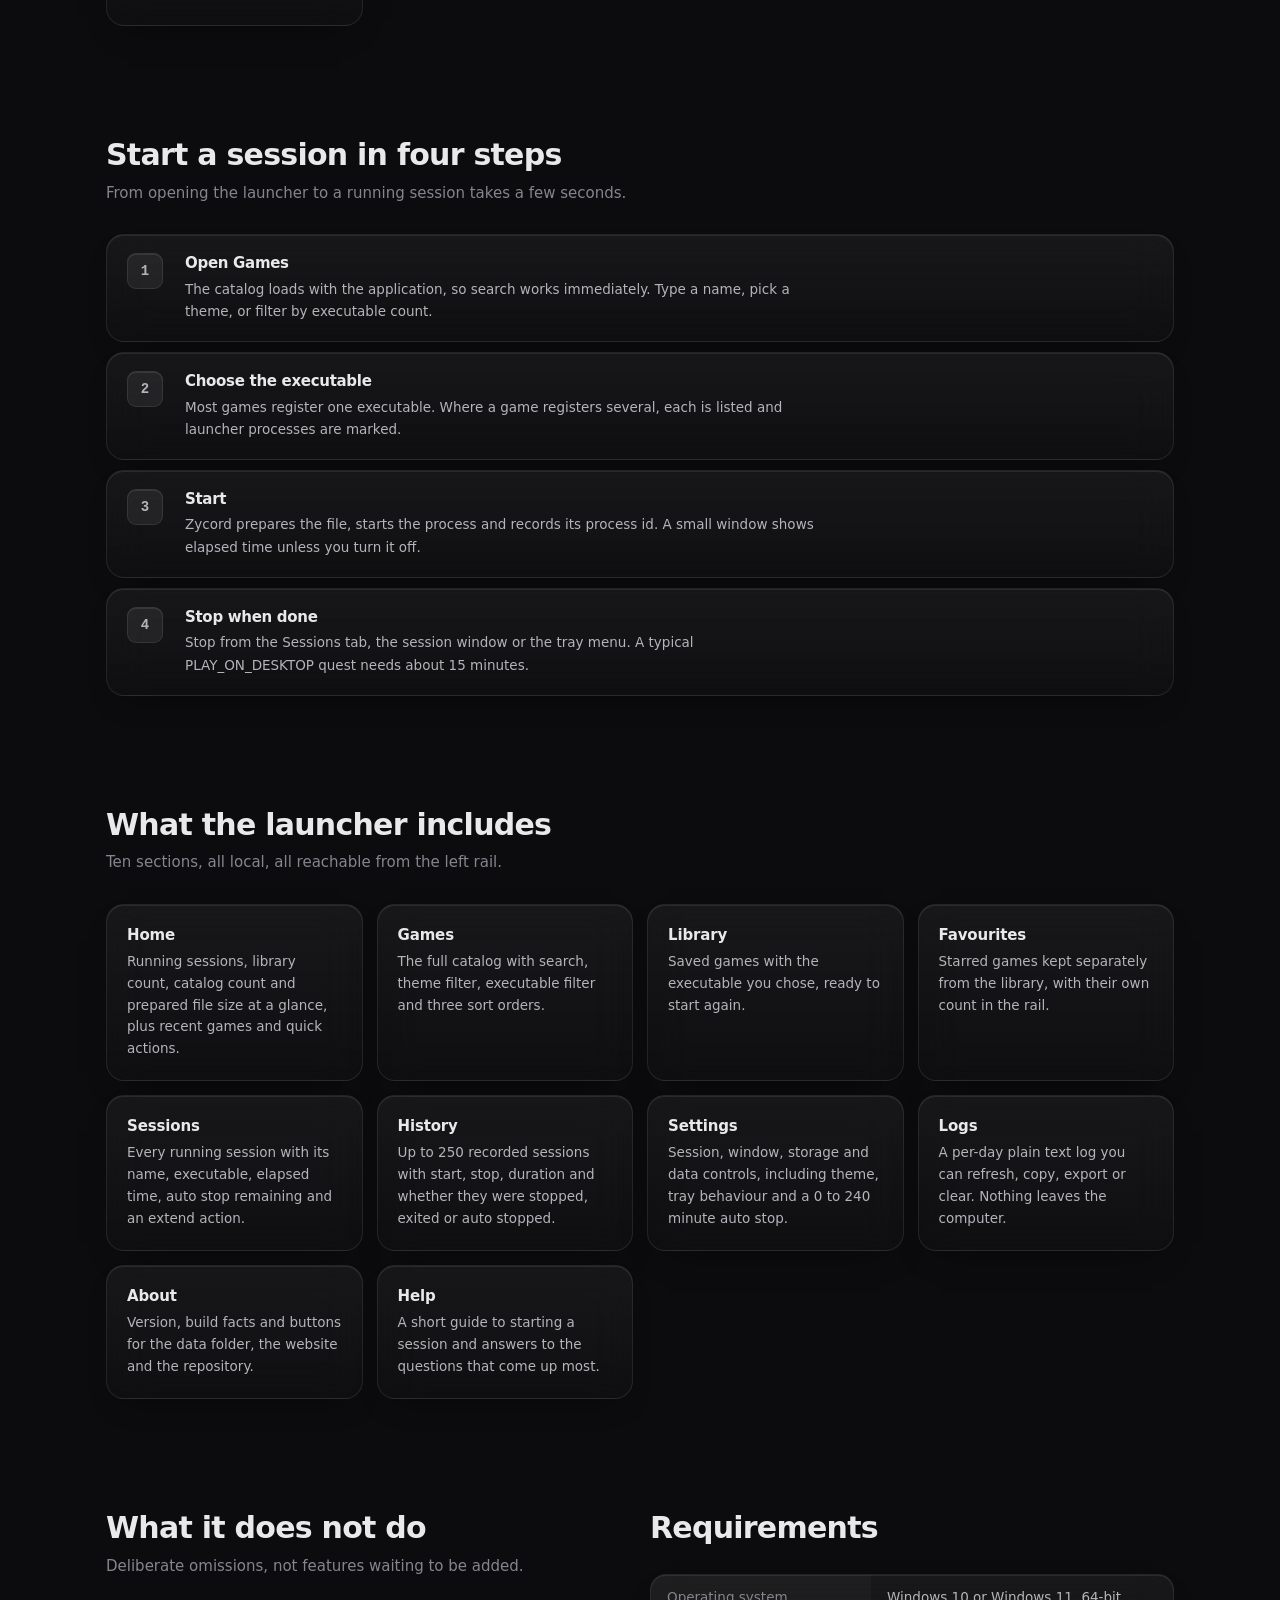
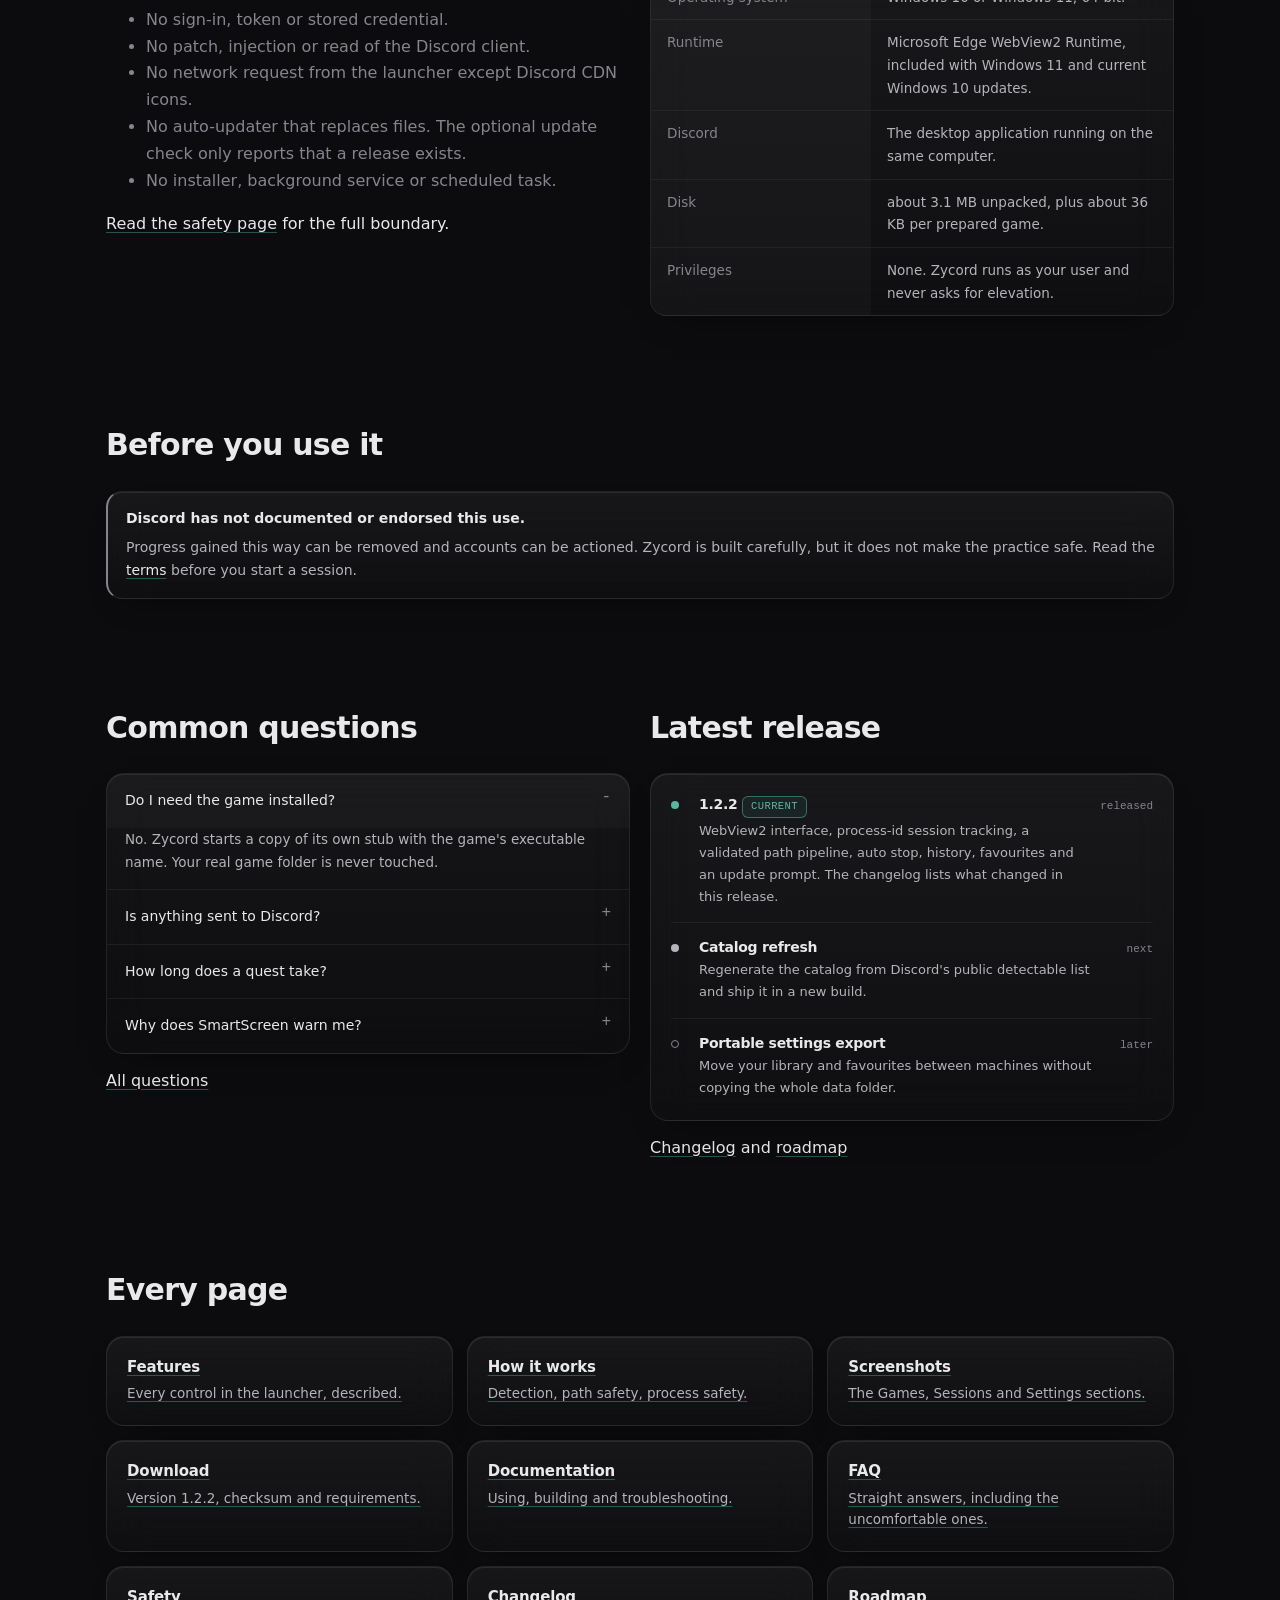
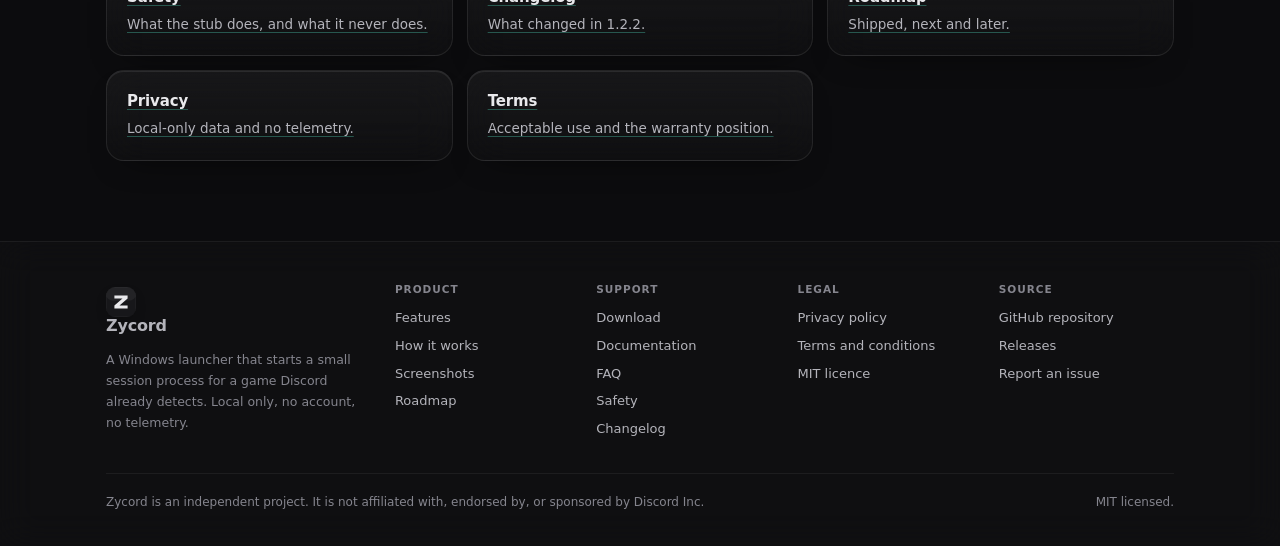
==== commit bc079487: "Add an animated download button, and instructions for the new install The README and the website now" ====
--- a/site/index.html
+++ b/site/index.html
@@ -64,10 +64,12 @@
         stub has no game code, no network code and never contacts Discord.
       </p>
       <div class="hero-actions">
-        <a class="btn btn-primary" href="download.html">Download for Windows</a>
-        <a class="btn btn-secondary" href="how-it-works.html">How the stub works</a>
-      </div>
-      <p class="hero-note">Windows 10 and 11, 64-bit. No installer, no account, no telemetry. Version 1.2.1.</p>
+        <a class="hero-download" href="https://github.com/iZynu/zycord/releases/download/v1.2.2/Zycord-1.2.2.zip">
+          <img src="assets/download-button.svg" alt="Download Zycord" width="260" height="56">
+        </a>
+        <a class="btn btn-secondary" href="download.html">All downloads and checksums</a>
+      </div>
+      <p class="hero-note">Windows 10 and 11, 64-bit. One executable, 1.14 MB. Installs, updates and uninstalls itself. No account, no telemetry. Version 1.2.2.</p>
     </div>
     <div class="hero-visual">
       <span class="hero-orbit" aria-hidden="true"></span>
@@ -86,7 +88,7 @@
     <div class="stat"><span class="stat-n">10,455</span><span class="stat-l">games with an icon</span></div>
   </div>
     <p class="muted" style="margin-top:14px;font-size:12.5px">
-      Counts are read from the catalog shipped with version 1.2.1. 20 of the executable entries are marked as launcher processes.
+      Counts are read from the catalog shipped with version 1.2.2. 20 of the executable entries are marked as launcher processes.
     </p>
   </div>
 </section>
@@ -297,7 +299,7 @@
           <div class="road-item">
             <span class="road-dot is-shipped" aria-hidden="true"></span>
             <div>
-              <h3>1.2.1 <span class="badge badge-live">Current</span></h3>
+              <h3>1.2.2 <span class="badge badge-live">Current</span></h3>
               <p>WebView2 interface, process-id session tracking, a validated path pipeline, auto stop, history, favourites and an update prompt. The changelog lists what changed in this release.</p>
             </div>
             <span class="road-when">released</span>
@@ -334,11 +336,11 @@
       <a class="card" href="features.html"><h3>Features</h3><p>Every control in the launcher, described.</p></a>
       <a class="card" href="how-it-works.html"><h3>How it works</h3><p>Detection, path safety, process safety.</p></a>
       <a class="card" href="screenshots.html"><h3>Screenshots</h3><p>The Games, Sessions and Settings sections.</p></a>
-      <a class="card" href="download.html"><h3>Download</h3><p>Version 1.2.1, checksum and requirements.</p></a>
+      <a class="card" href="download.html"><h3>Download</h3><p>Version 1.2.2, checksum and requirements.</p></a>
       <a class="card" href="docs.html"><h3>Documentation</h3><p>Using, building and troubleshooting.</p></a>
       <a class="card" href="faq.html"><h3>FAQ</h3><p>Straight answers, including the uncomfortable ones.</p></a>
       <a class="card" href="safety.html"><h3>Safety</h3><p>What the stub does, and what it never does.</p></a>
-      <a class="card" href="changelog.html"><h3>Changelog</h3><p>What changed in 1.2.1.</p></a>
+      <a class="card" href="changelog.html"><h3>Changelog</h3><p>What changed in 1.2.2.</p></a>
       <a class="card" href="roadmap.html"><h3>Roadmap</h3><p>Shipped, next and later.</p></a>
       <a class="card" href="privacy.html"><h3>Privacy</h3><p>Local-only data and no telemetry.</p></a>
       <a class="card" href="terms.html"><h3>Terms</h3><p>Acceptable use and the warranty position.</p></a>
--- a/site/assets/site.css
+++ b/site/assets/site.css
@@ -336,6 +336,20 @@
   max-width: 58ch;
   color: var(--ink-2);
   font-size: 17px;
+}
+
+.hero-download {
+  display: inline-flex;
+  border-radius: 14px;
+  transition: transform .18s ease, box-shadow .18s ease;
+}
+.hero-download:hover, .hero-download:focus-visible {
+  transform: translateY(-1px);
+  box-shadow: 0 12px 26px -12px rgba(87, 184, 162, .65);
+}
+.hero-download img { display: block; border-radius: 14px; }
+@media (prefers-reduced-motion: reduce) {
+  .hero-download { transition: none; }
 }
 
 .hero-actions {
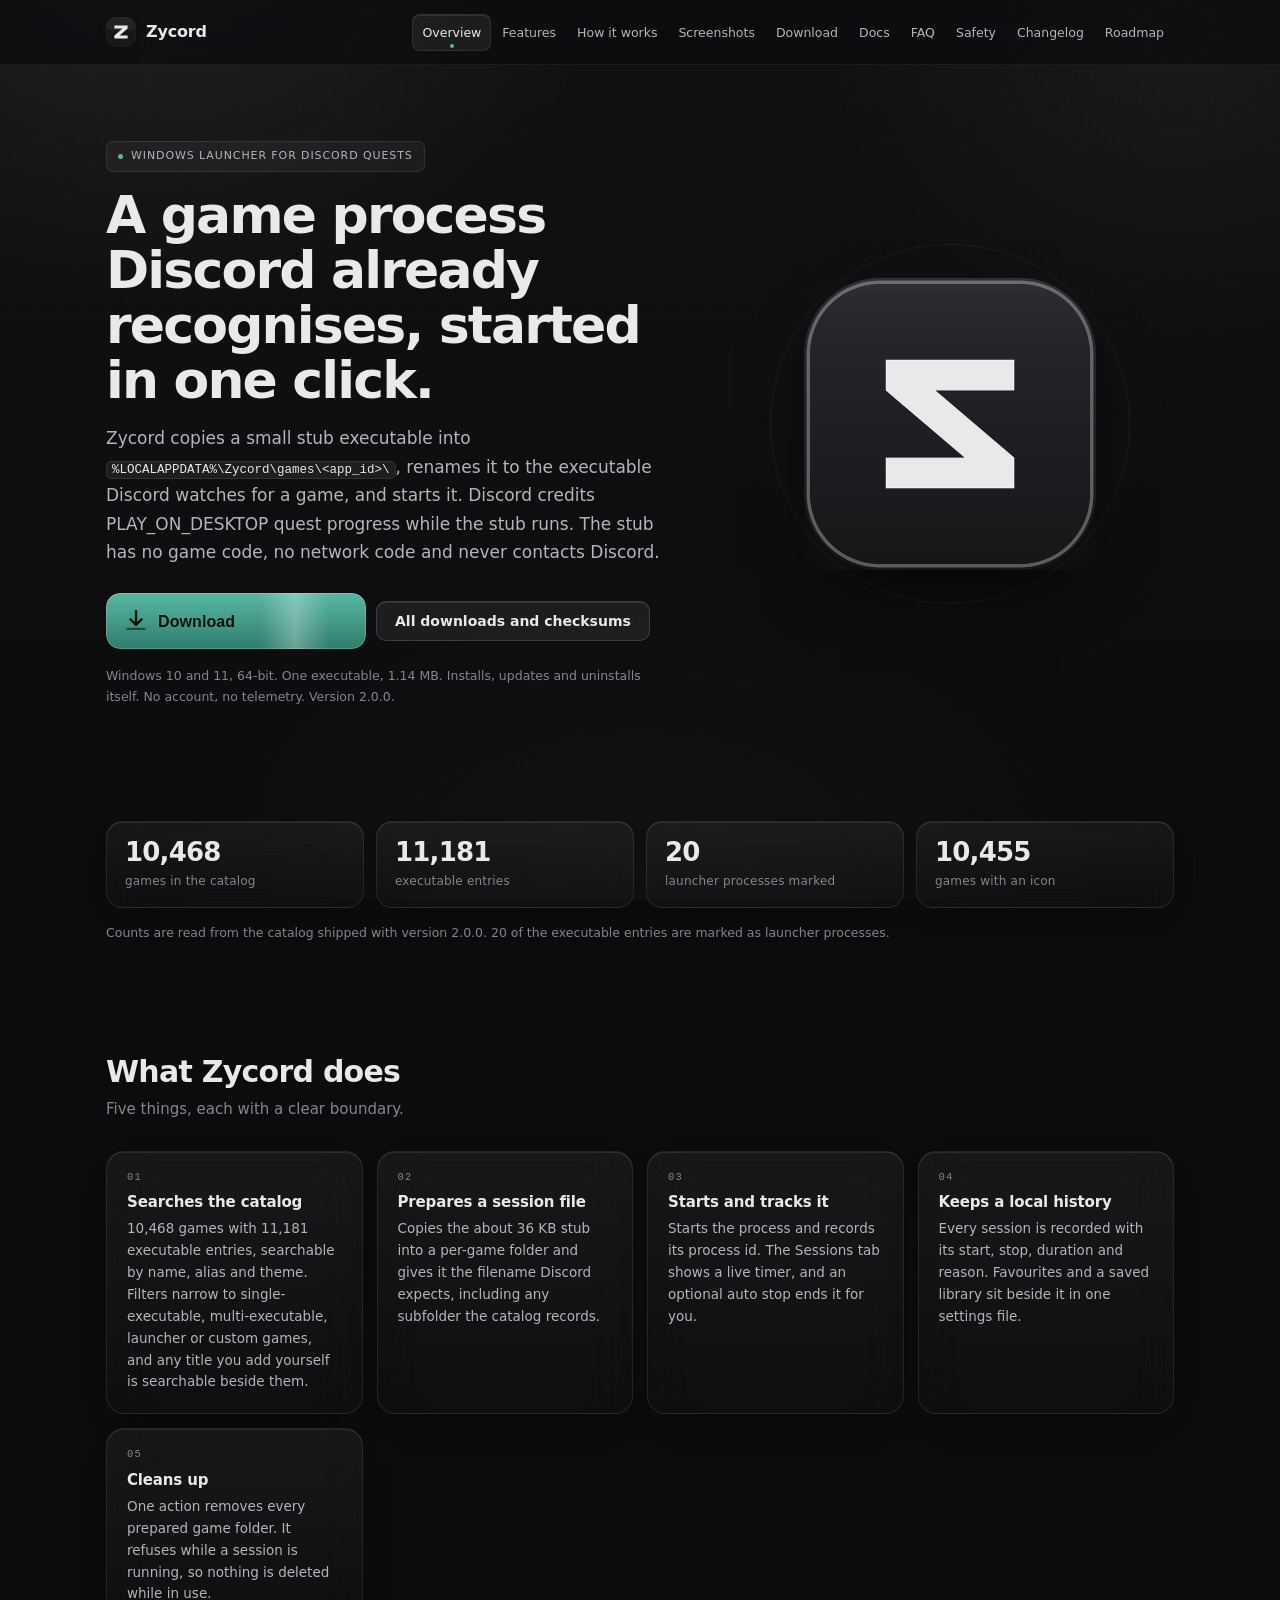
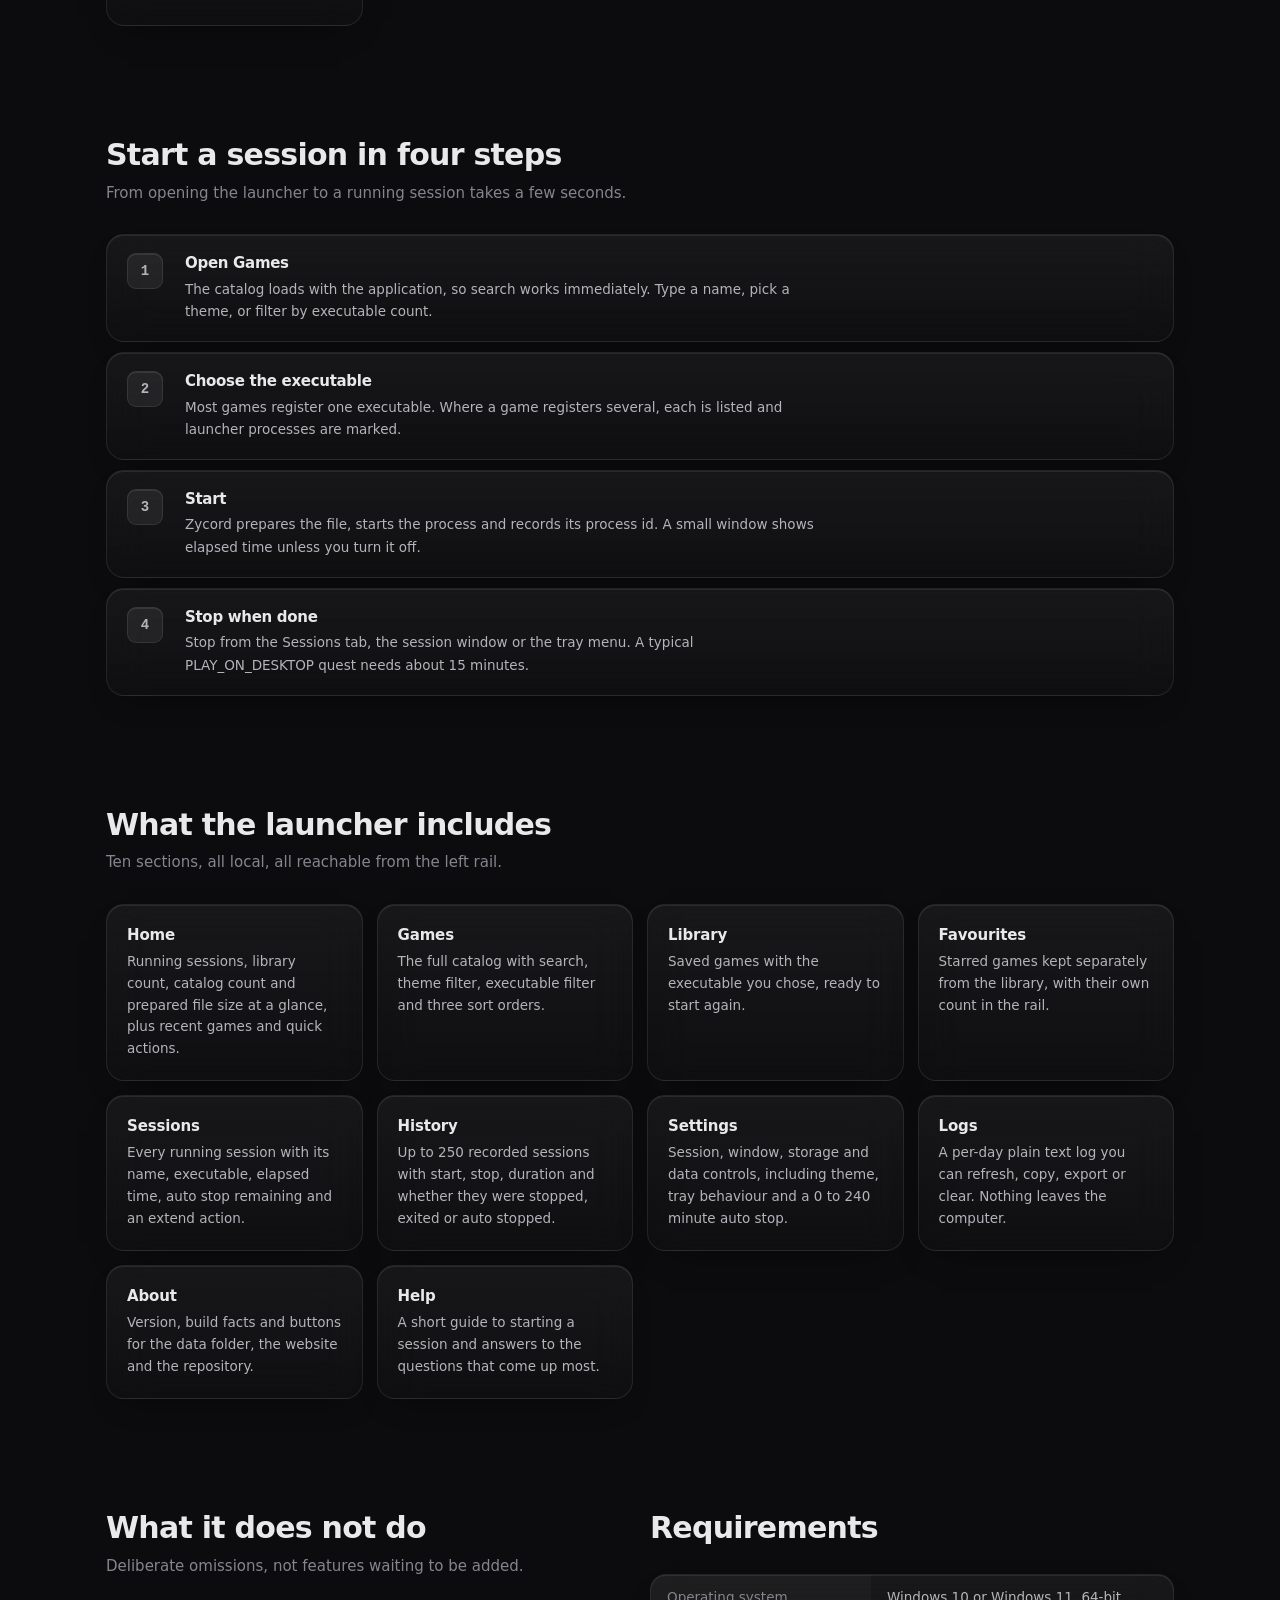
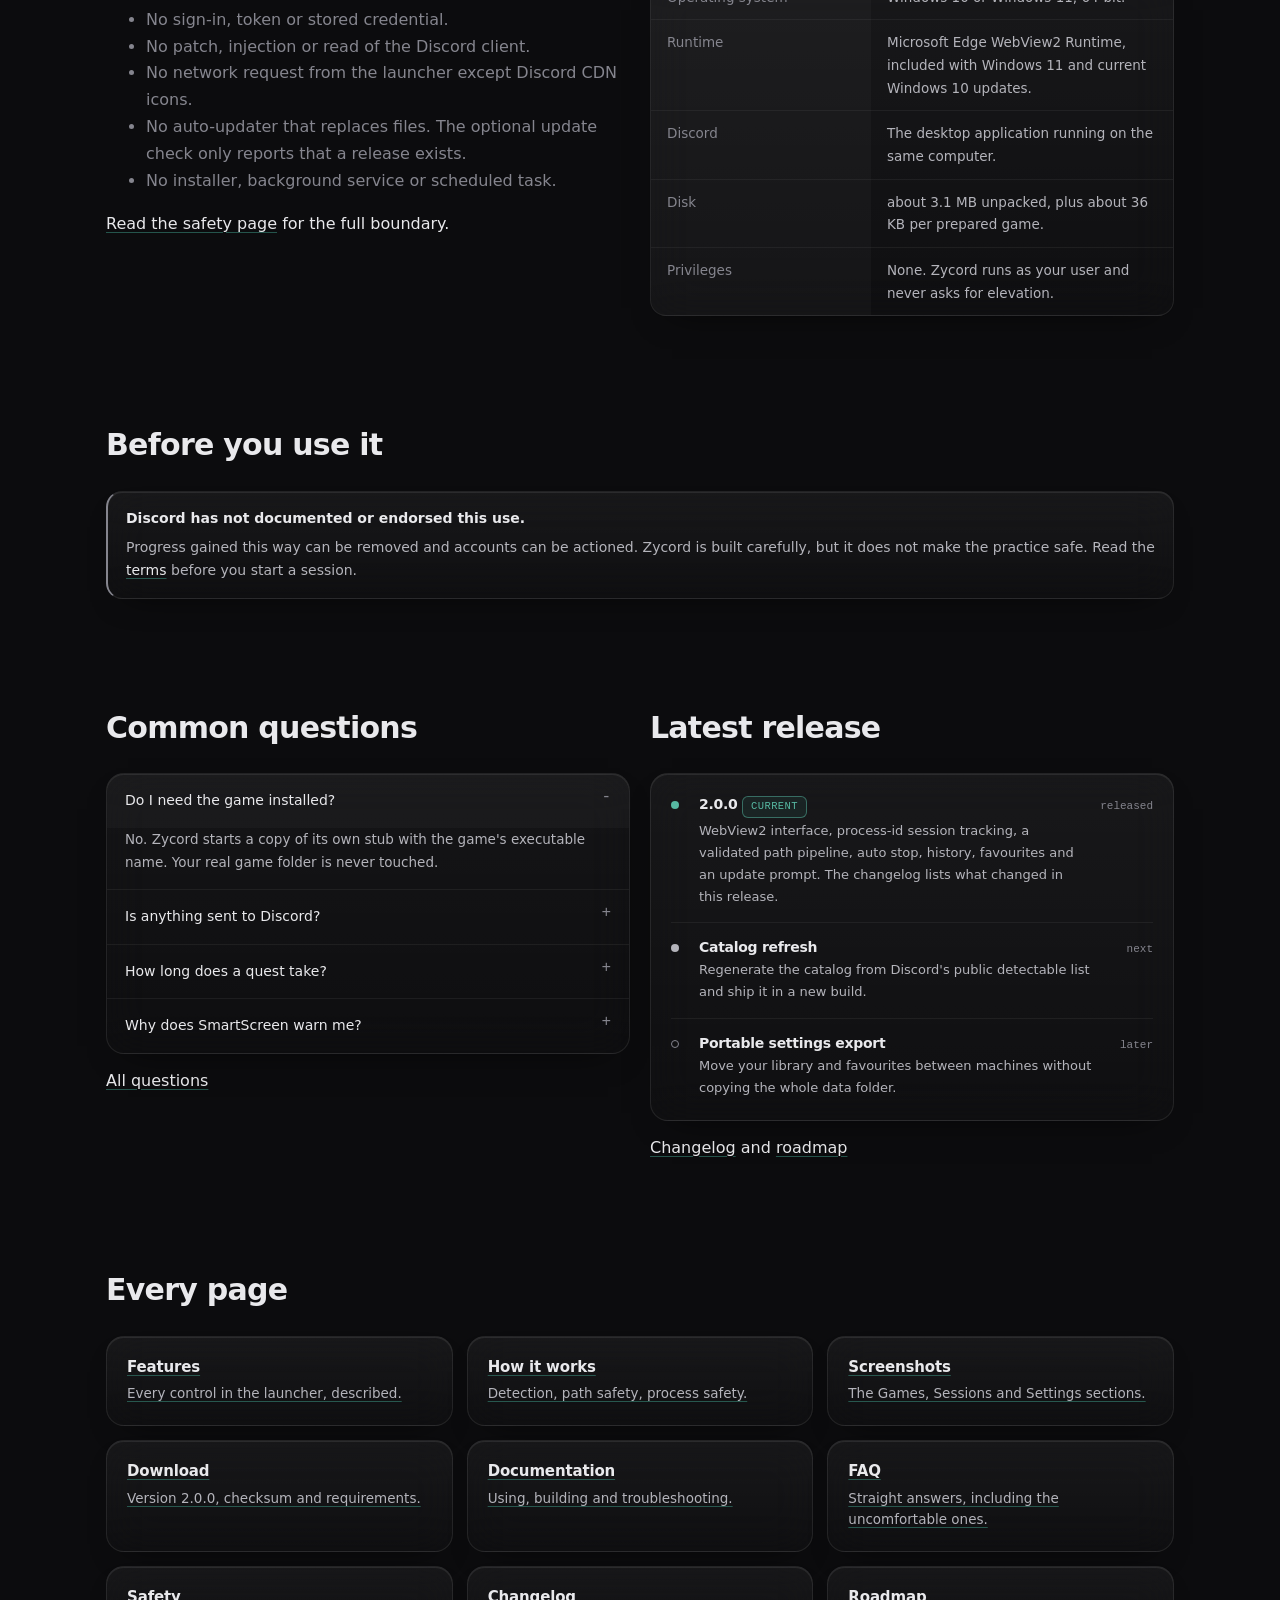
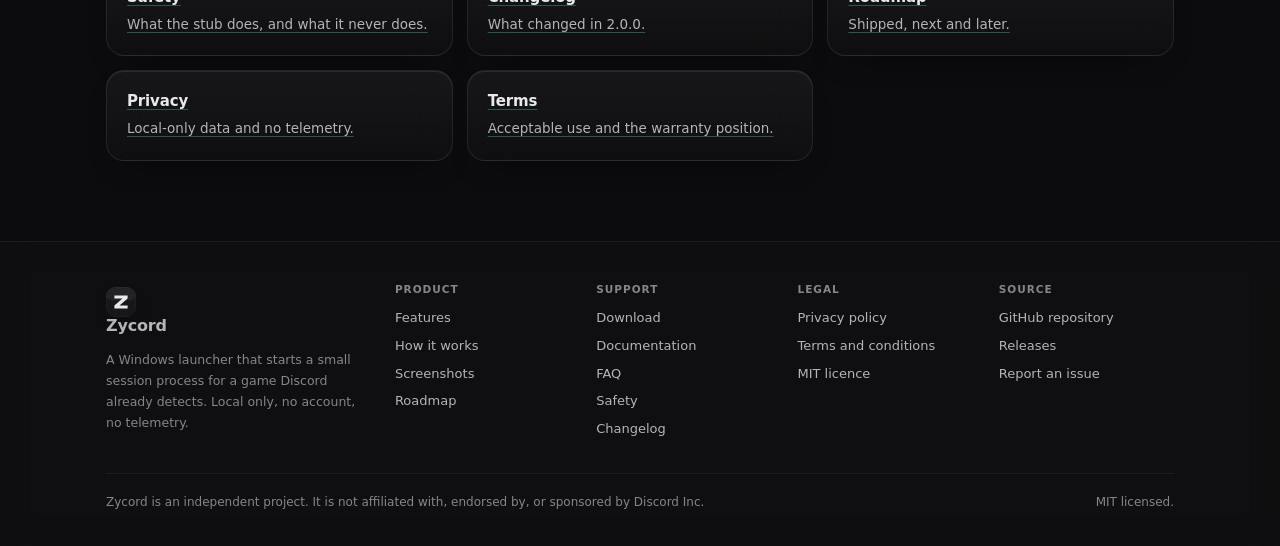
==== commit c4b6cc31: "Fix the single-file installer and release it as 2.0.0 Installing from the standalone executable has " ====
--- a/site/index.html
+++ b/site/index.html
@@ -64,12 +64,12 @@
         stub has no game code, no network code and never contacts Discord.
       </p>
       <div class="hero-actions">
-        <a class="hero-download" href="https://github.com/iZynu/zycord/releases/download/v1.2.2/Zycord-1.2.2.zip">
+        <a class="hero-download" href="https://github.com/iZynu/zycord/releases/download/v2.0.0/Zycord-2.0.0.exe">
           <img src="assets/download-button.svg" alt="Download Zycord" width="260" height="56">
         </a>
         <a class="btn btn-secondary" href="download.html">All downloads and checksums</a>
       </div>
-      <p class="hero-note">Windows 10 and 11, 64-bit. One executable, 1.14 MB. Installs, updates and uninstalls itself. No account, no telemetry. Version 1.2.2.</p>
+      <p class="hero-note">Windows 10 and 11, 64-bit. One executable, 1.14 MB. Installs, updates and uninstalls itself. No account, no telemetry. Version 2.0.0.</p>
     </div>
     <div class="hero-visual">
       <span class="hero-orbit" aria-hidden="true"></span>
@@ -88,7 +88,7 @@
     <div class="stat"><span class="stat-n">10,455</span><span class="stat-l">games with an icon</span></div>
   </div>
     <p class="muted" style="margin-top:14px;font-size:12.5px">
-      Counts are read from the catalog shipped with version 1.2.2. 20 of the executable entries are marked as launcher processes.
+      Counts are read from the catalog shipped with version 2.0.0. 20 of the executable entries are marked as launcher processes.
     </p>
   </div>
 </section>
@@ -299,7 +299,7 @@
           <div class="road-item">
             <span class="road-dot is-shipped" aria-hidden="true"></span>
             <div>
-              <h3>1.2.2 <span class="badge badge-live">Current</span></h3>
+              <h3>2.0.0 <span class="badge badge-live">Current</span></h3>
               <p>WebView2 interface, process-id session tracking, a validated path pipeline, auto stop, history, favourites and an update prompt. The changelog lists what changed in this release.</p>
             </div>
             <span class="road-when">released</span>
@@ -336,11 +336,11 @@
       <a class="card" href="features.html"><h3>Features</h3><p>Every control in the launcher, described.</p></a>
       <a class="card" href="how-it-works.html"><h3>How it works</h3><p>Detection, path safety, process safety.</p></a>
       <a class="card" href="screenshots.html"><h3>Screenshots</h3><p>The Games, Sessions and Settings sections.</p></a>
-      <a class="card" href="download.html"><h3>Download</h3><p>Version 1.2.2, checksum and requirements.</p></a>
+      <a class="card" href="download.html"><h3>Download</h3><p>Version 2.0.0, checksum and requirements.</p></a>
       <a class="card" href="docs.html"><h3>Documentation</h3><p>Using, building and troubleshooting.</p></a>
       <a class="card" href="faq.html"><h3>FAQ</h3><p>Straight answers, including the uncomfortable ones.</p></a>
       <a class="card" href="safety.html"><h3>Safety</h3><p>What the stub does, and what it never does.</p></a>
-      <a class="card" href="changelog.html"><h3>Changelog</h3><p>What changed in 1.2.2.</p></a>
+      <a class="card" href="changelog.html"><h3>Changelog</h3><p>What changed in 2.0.0.</p></a>
       <a class="card" href="roadmap.html"><h3>Roadmap</h3><p>Shipped, next and later.</p></a>
       <a class="card" href="privacy.html"><h3>Privacy</h3><p>Local-only data and no telemetry.</p></a>
       <a class="card" href="terms.html"><h3>Terms</h3><p>Acceptable use and the warranty position.</p></a>
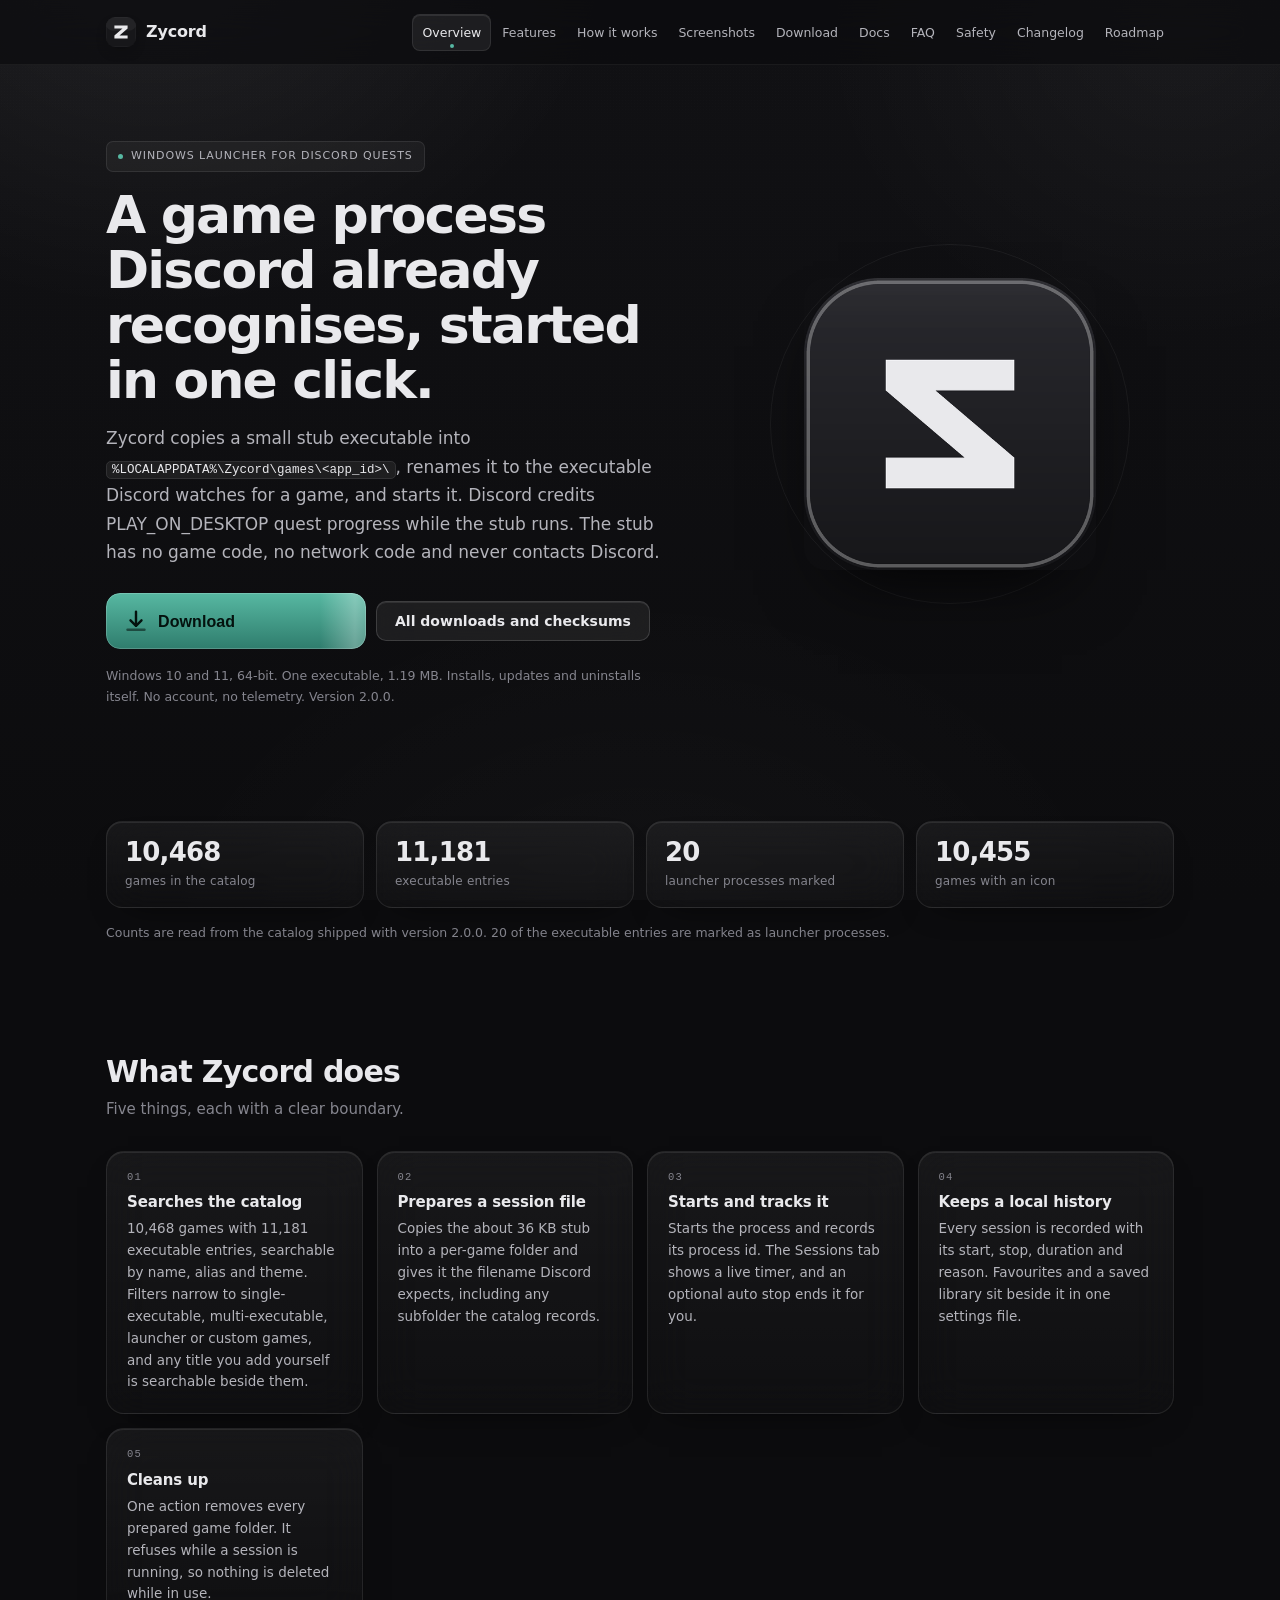
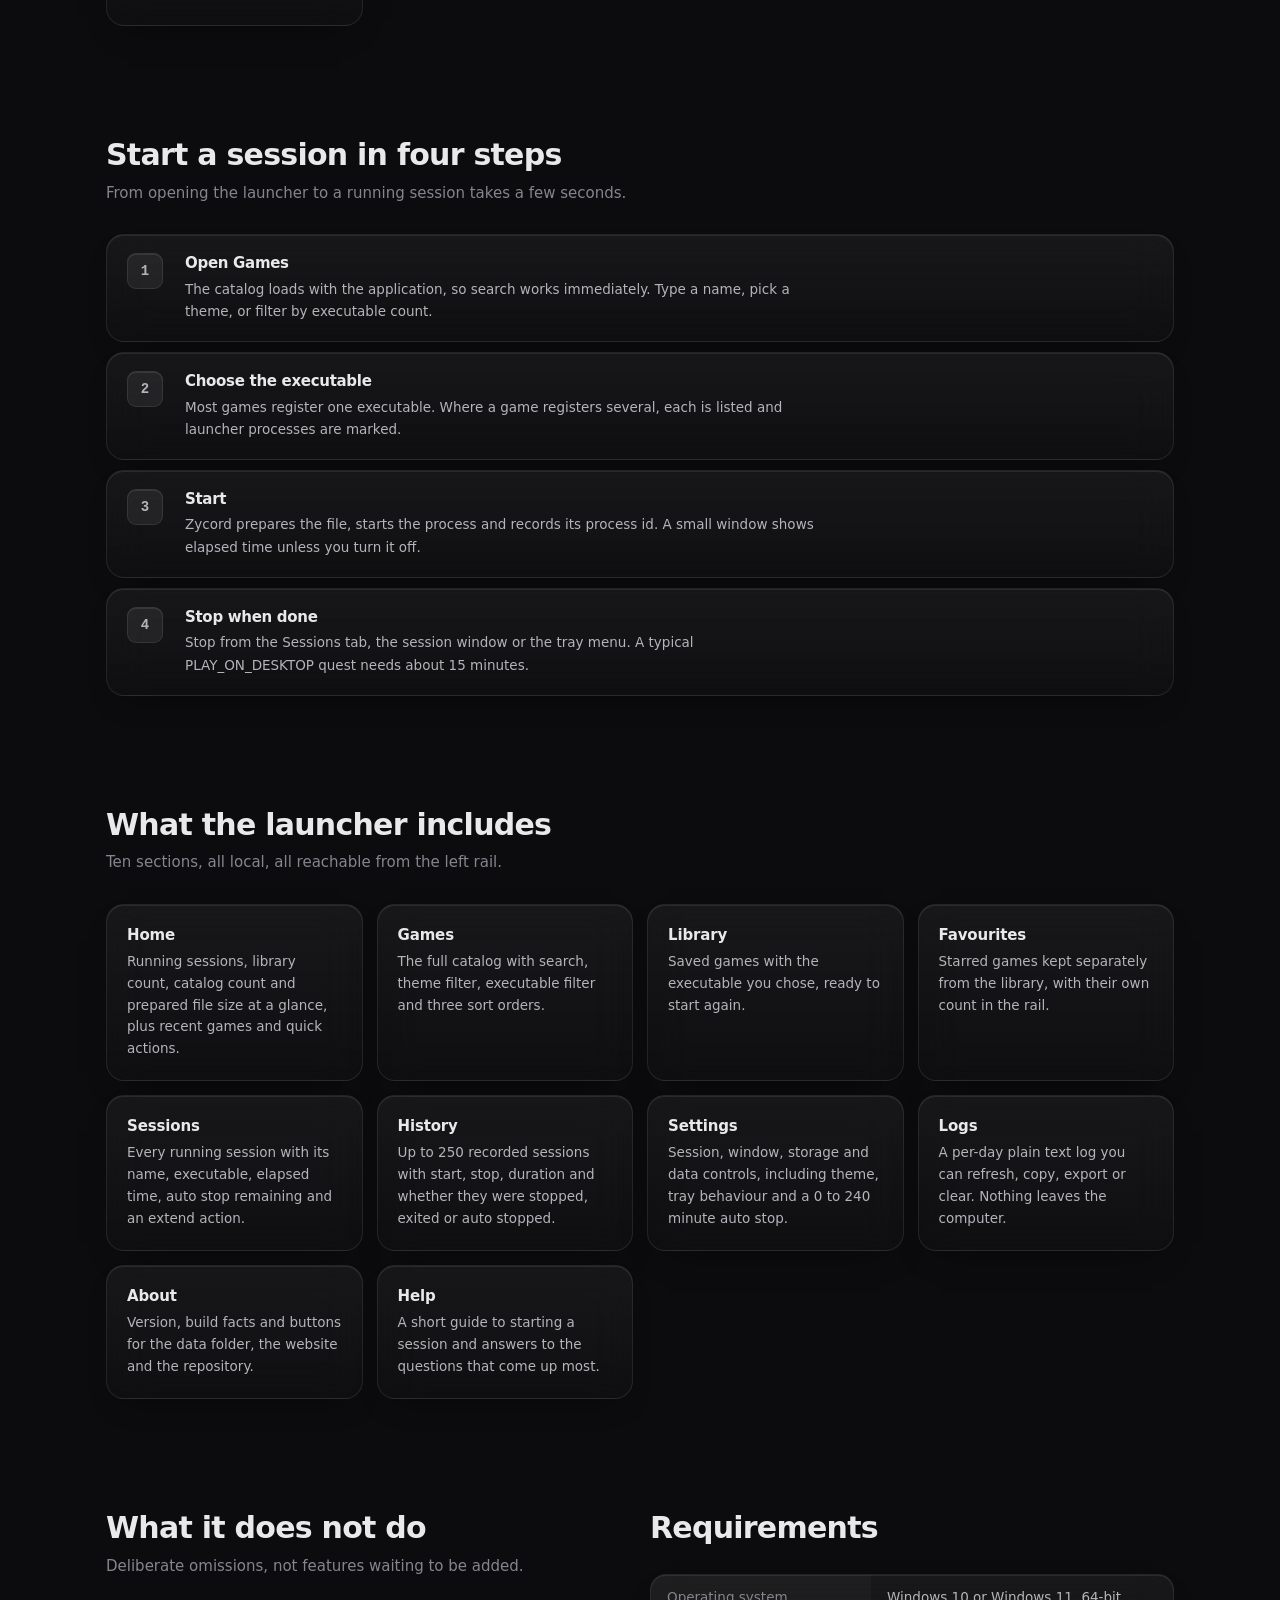
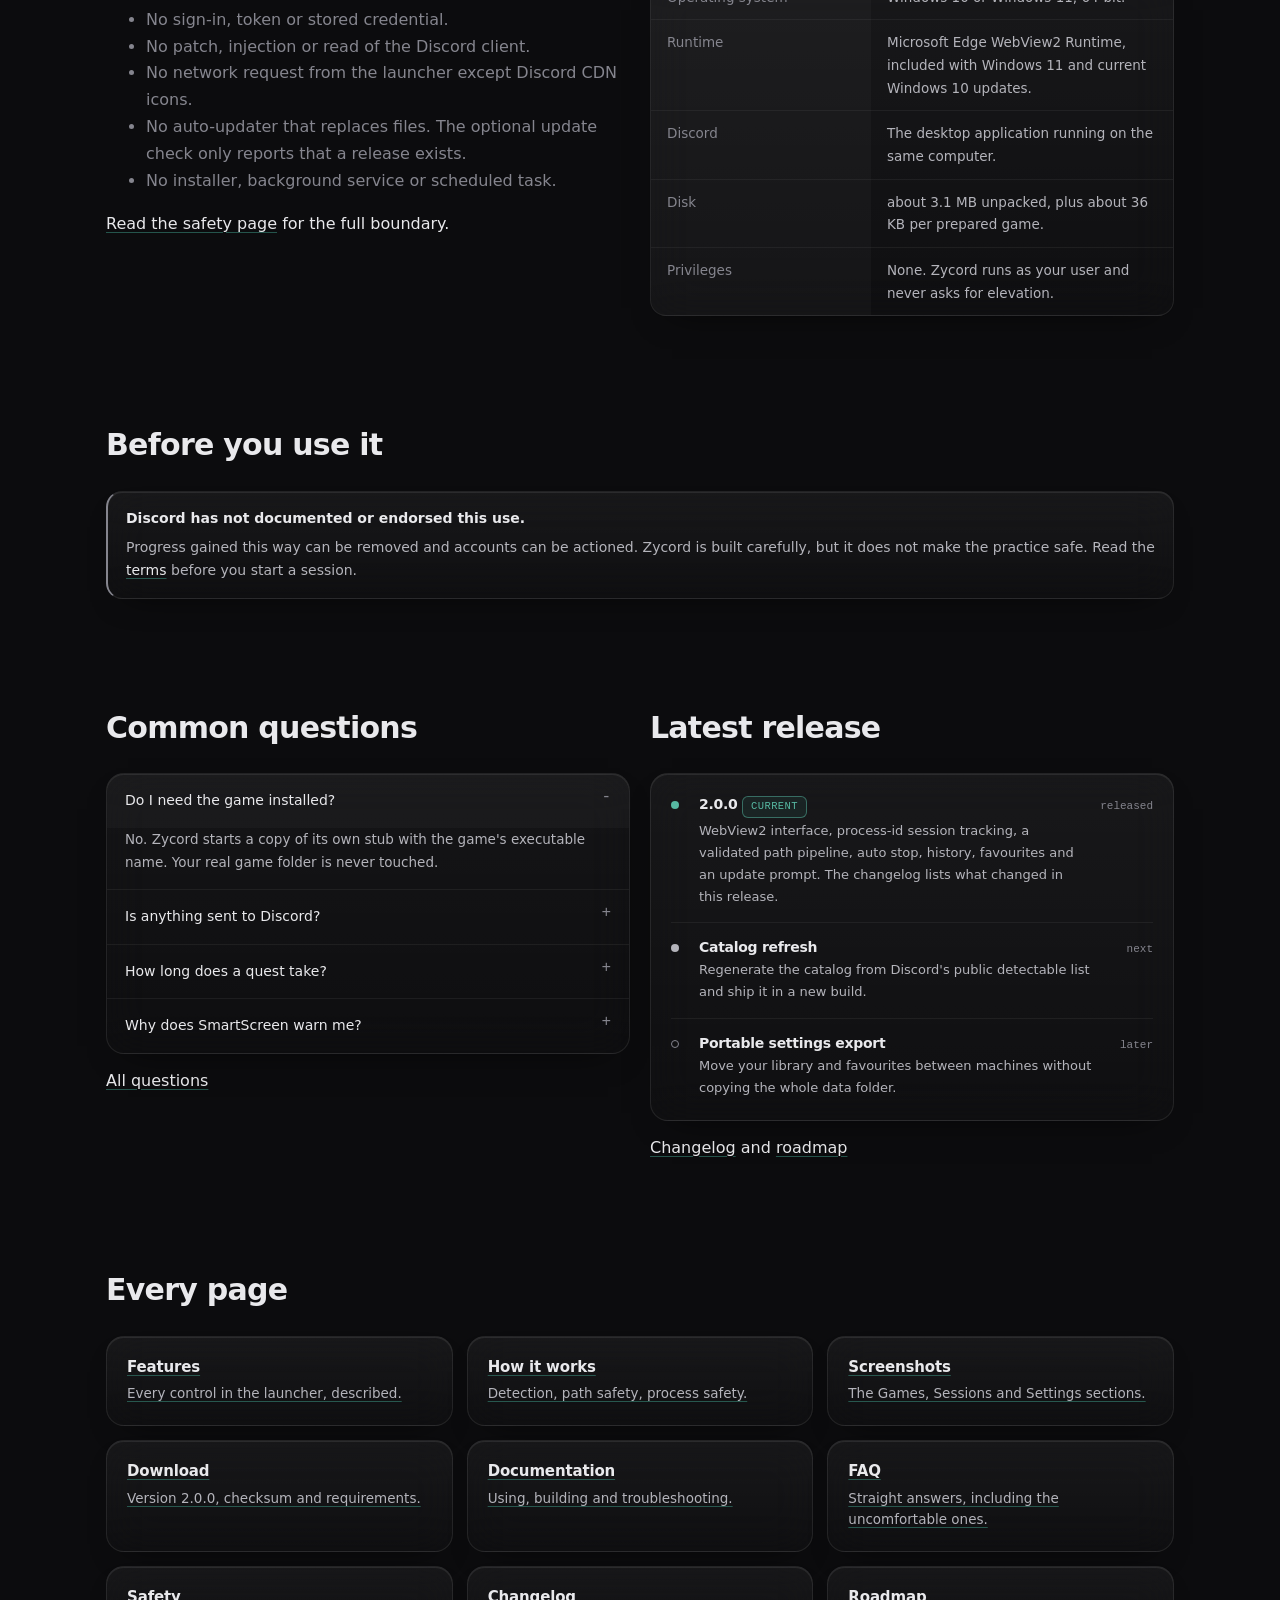
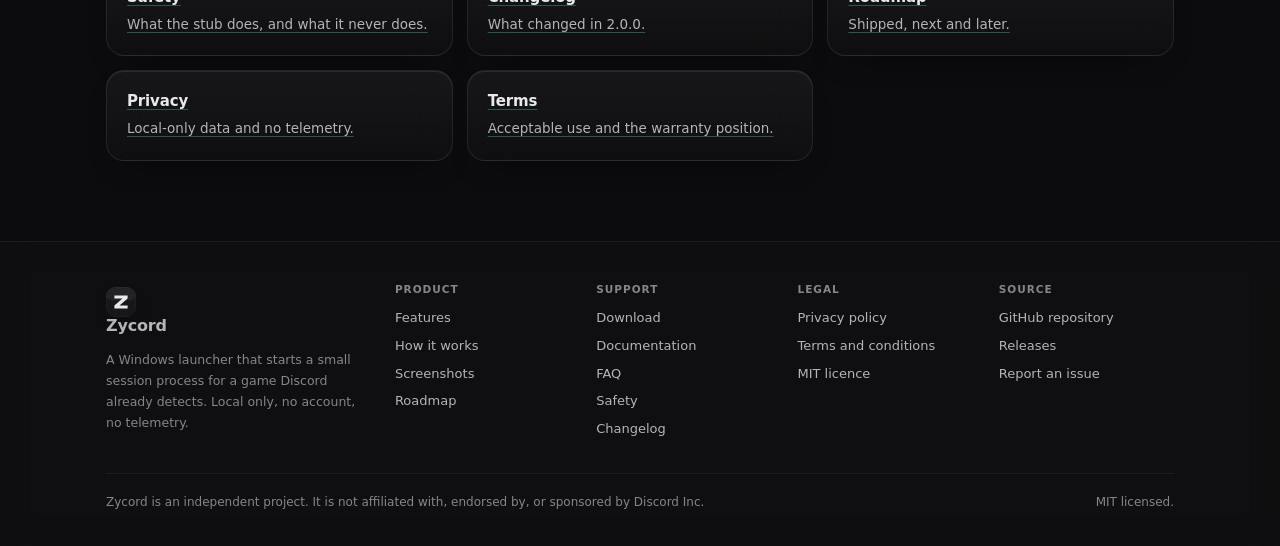
==== commit e5e51365: "State the executable's real size The download badge said 1.14 MB, which is the archive. The executab" ====
--- a/site/index.html
+++ b/site/index.html
@@ -69,7 +69,7 @@
         </a>
         <a class="btn btn-secondary" href="download.html">All downloads and checksums</a>
       </div>
-      <p class="hero-note">Windows 10 and 11, 64-bit. One executable, 1.14 MB. Installs, updates and uninstalls itself. No account, no telemetry. Version 2.0.0.</p>
+      <p class="hero-note">Windows 10 and 11, 64-bit. One executable, 1.19 MB. Installs, updates and uninstalls itself. No account, no telemetry. Version 2.0.0.</p>
     </div>
     <div class="hero-visual">
       <span class="hero-orbit" aria-hidden="true"></span>
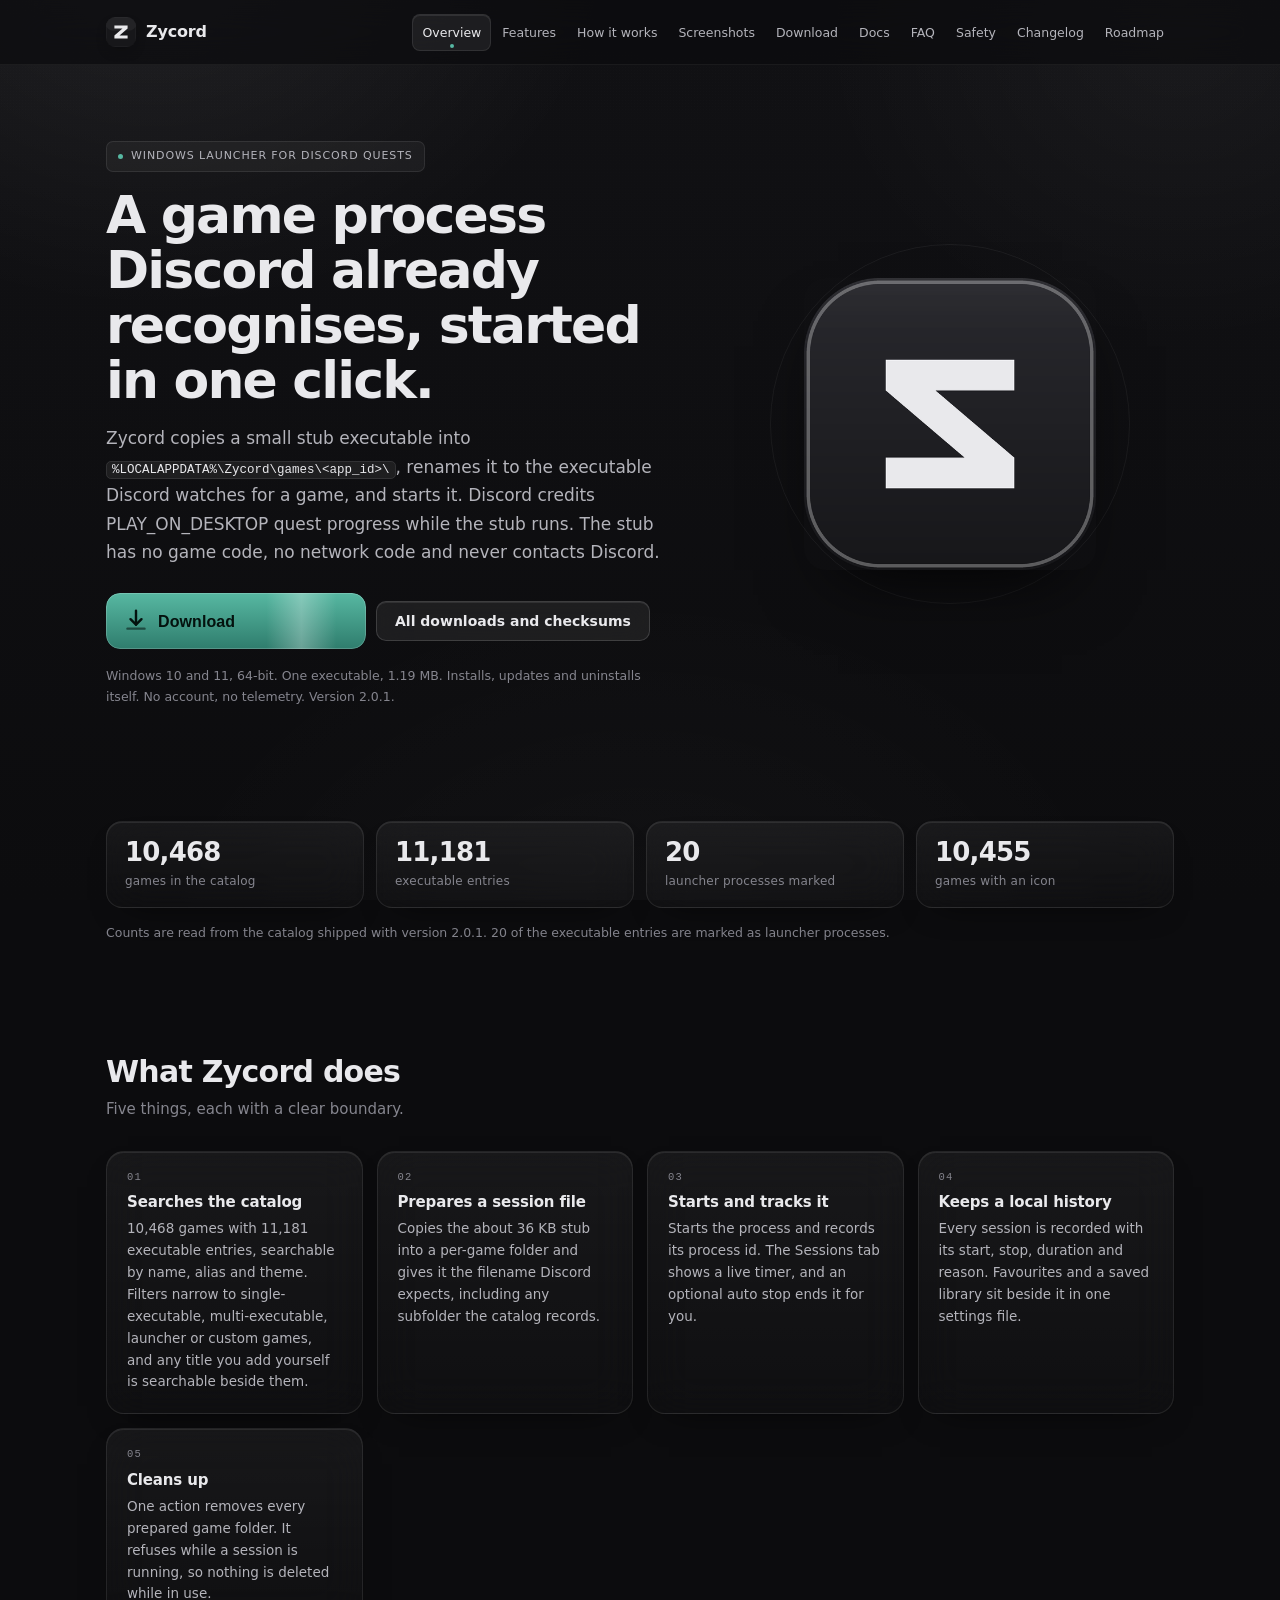
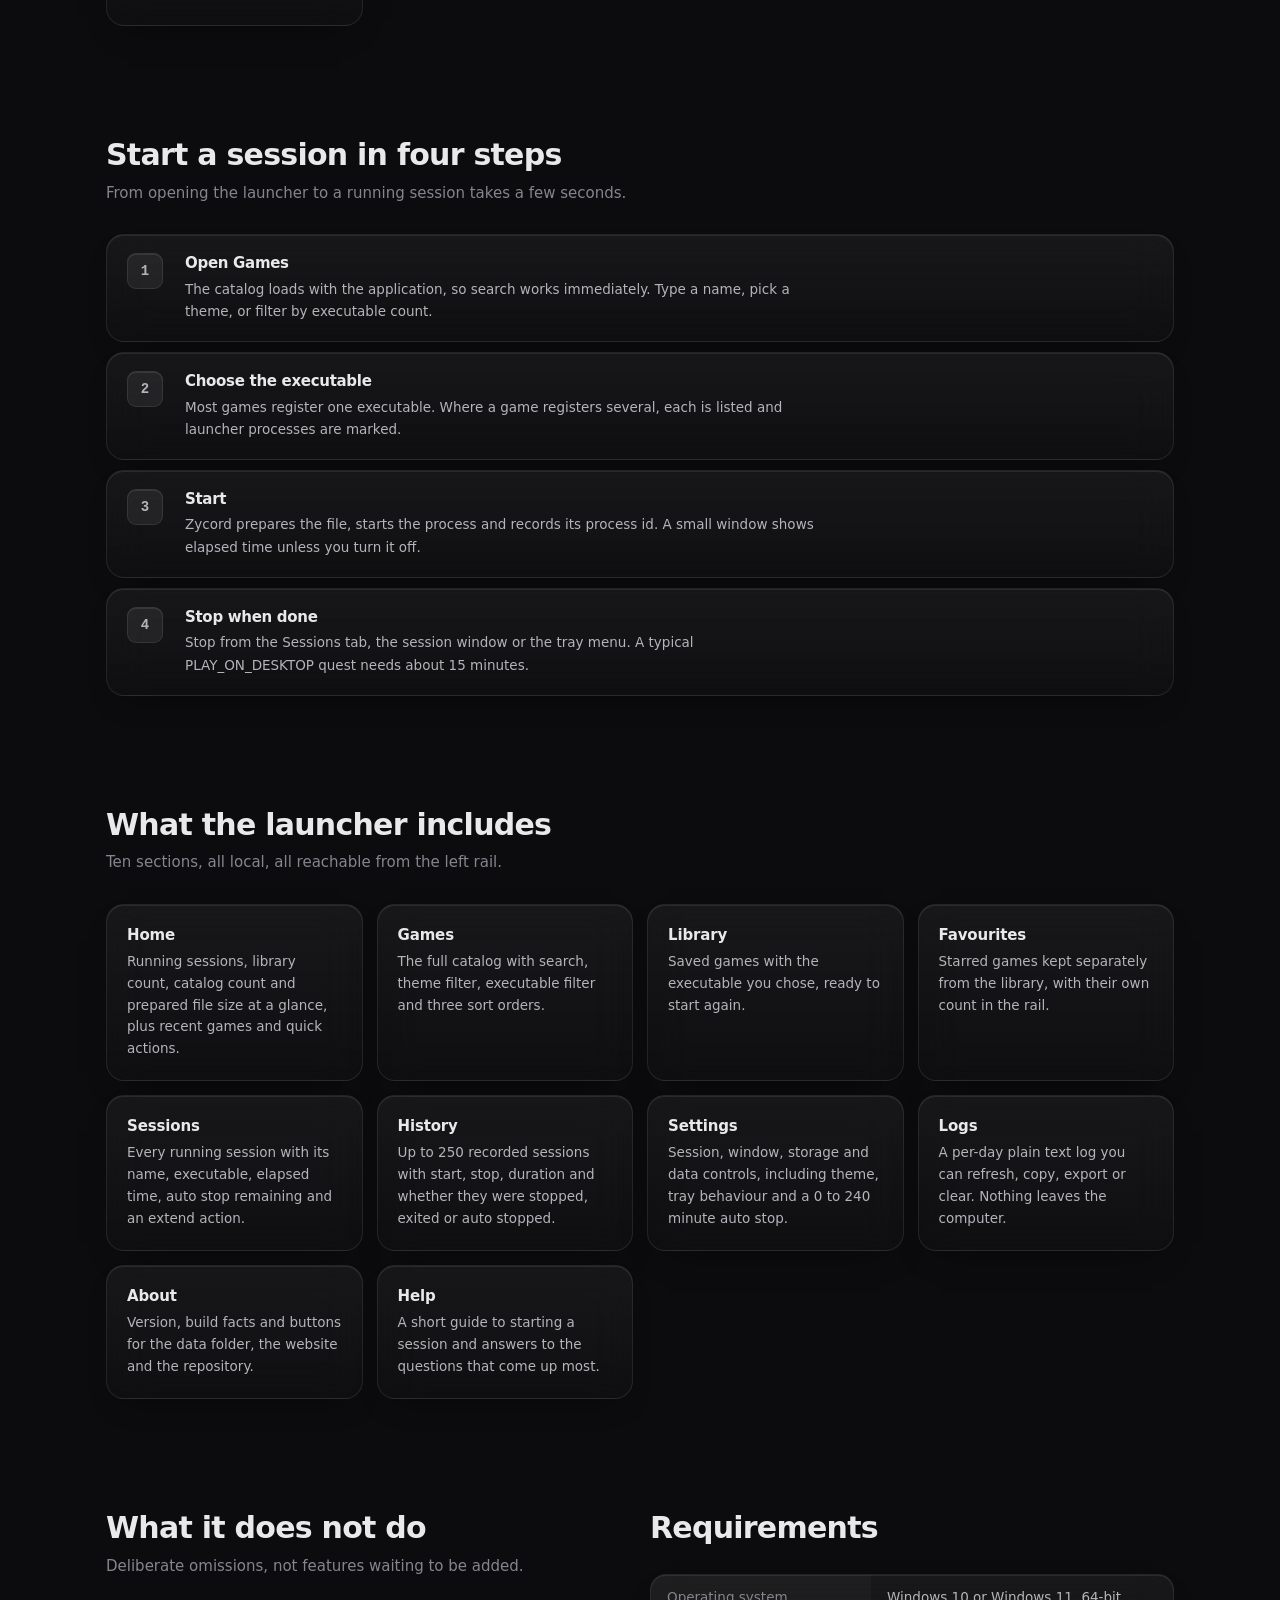
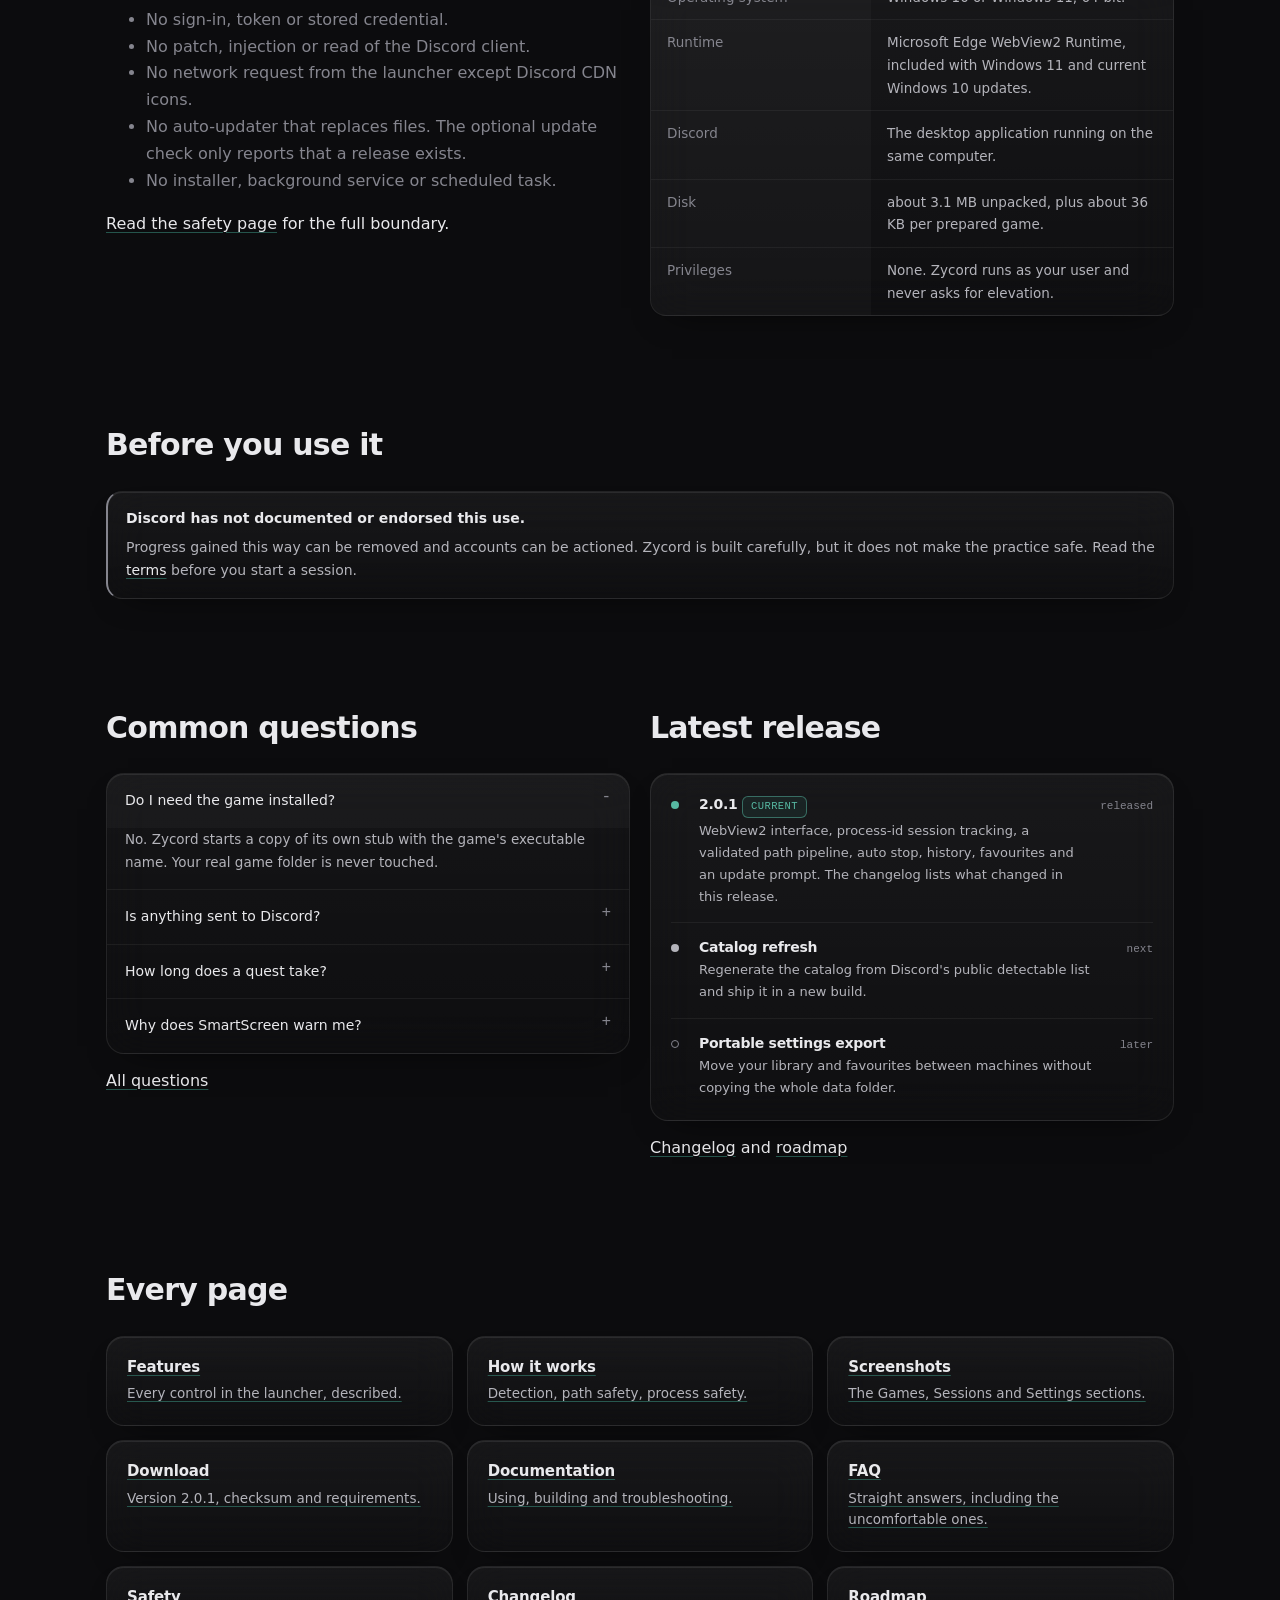
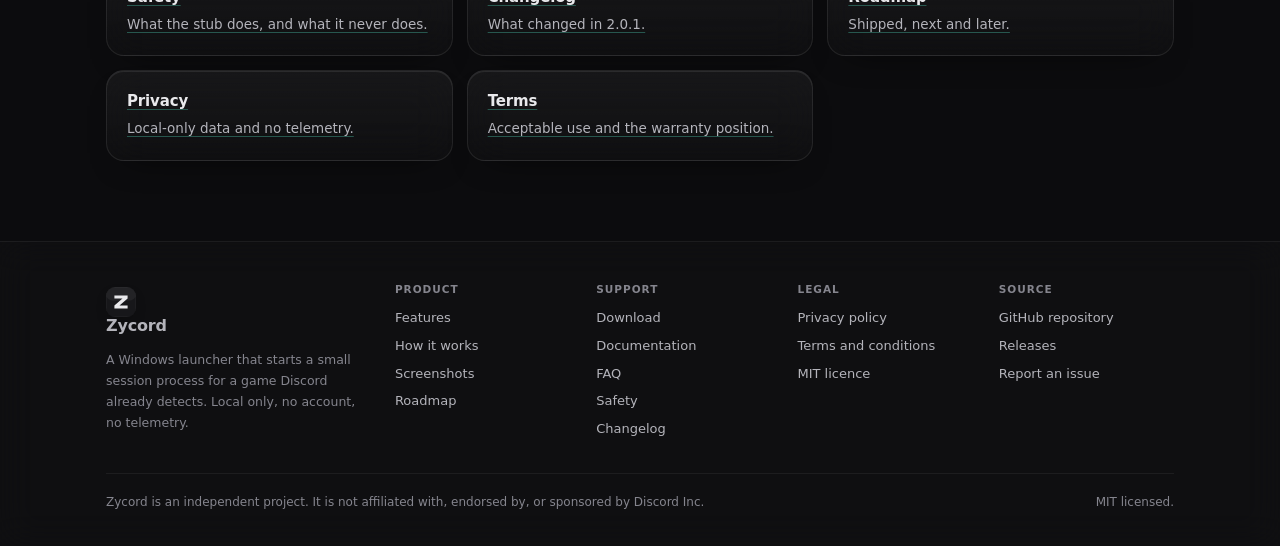
==== commit 9a64a3f8: "Open the window on every launch, and release the guard before relaunch The installed copy has never " ====
--- a/site/index.html
+++ b/site/index.html
@@ -64,12 +64,12 @@
         stub has no game code, no network code and never contacts Discord.
       </p>
       <div class="hero-actions">
-        <a class="hero-download" href="https://github.com/iZynu/zycord/releases/download/v2.0.0/Zycord-2.0.0.exe">
+        <a class="hero-download" href="https://github.com/iZynu/zycord/releases/download/v2.0.1/Zycord-2.0.1.exe">
           <img src="assets/download-button.svg" alt="Download Zycord" width="260" height="56">
         </a>
         <a class="btn btn-secondary" href="download.html">All downloads and checksums</a>
       </div>
-      <p class="hero-note">Windows 10 and 11, 64-bit. One executable, 1.19 MB. Installs, updates and uninstalls itself. No account, no telemetry. Version 2.0.0.</p>
+      <p class="hero-note">Windows 10 and 11, 64-bit. One executable, 1.19 MB. Installs, updates and uninstalls itself. No account, no telemetry. Version 2.0.1.</p>
     </div>
     <div class="hero-visual">
       <span class="hero-orbit" aria-hidden="true"></span>
@@ -88,7 +88,7 @@
     <div class="stat"><span class="stat-n">10,455</span><span class="stat-l">games with an icon</span></div>
   </div>
     <p class="muted" style="margin-top:14px;font-size:12.5px">
-      Counts are read from the catalog shipped with version 2.0.0. 20 of the executable entries are marked as launcher processes.
+      Counts are read from the catalog shipped with version 2.0.1. 20 of the executable entries are marked as launcher processes.
     </p>
   </div>
 </section>
@@ -299,7 +299,7 @@
           <div class="road-item">
             <span class="road-dot is-shipped" aria-hidden="true"></span>
             <div>
-              <h3>2.0.0 <span class="badge badge-live">Current</span></h3>
+              <h3>2.0.1 <span class="badge badge-live">Current</span></h3>
               <p>WebView2 interface, process-id session tracking, a validated path pipeline, auto stop, history, favourites and an update prompt. The changelog lists what changed in this release.</p>
             </div>
             <span class="road-when">released</span>
@@ -336,11 +336,11 @@
       <a class="card" href="features.html"><h3>Features</h3><p>Every control in the launcher, described.</p></a>
       <a class="card" href="how-it-works.html"><h3>How it works</h3><p>Detection, path safety, process safety.</p></a>
       <a class="card" href="screenshots.html"><h3>Screenshots</h3><p>The Games, Sessions and Settings sections.</p></a>
-      <a class="card" href="download.html"><h3>Download</h3><p>Version 2.0.0, checksum and requirements.</p></a>
+      <a class="card" href="download.html"><h3>Download</h3><p>Version 2.0.1, checksum and requirements.</p></a>
       <a class="card" href="docs.html"><h3>Documentation</h3><p>Using, building and troubleshooting.</p></a>
       <a class="card" href="faq.html"><h3>FAQ</h3><p>Straight answers, including the uncomfortable ones.</p></a>
       <a class="card" href="safety.html"><h3>Safety</h3><p>What the stub does, and what it never does.</p></a>
-      <a class="card" href="changelog.html"><h3>Changelog</h3><p>What changed in 2.0.0.</p></a>
+      <a class="card" href="changelog.html"><h3>Changelog</h3><p>What changed in 2.0.1.</p></a>
       <a class="card" href="roadmap.html"><h3>Roadmap</h3><p>Shipped, next and later.</p></a>
       <a class="card" href="privacy.html"><h3>Privacy</h3><p>Local-only data and no telemetry.</p></a>
       <a class="card" href="terms.html"><h3>Terms</h3><p>Acceptable use and the warranty position.</p></a>
